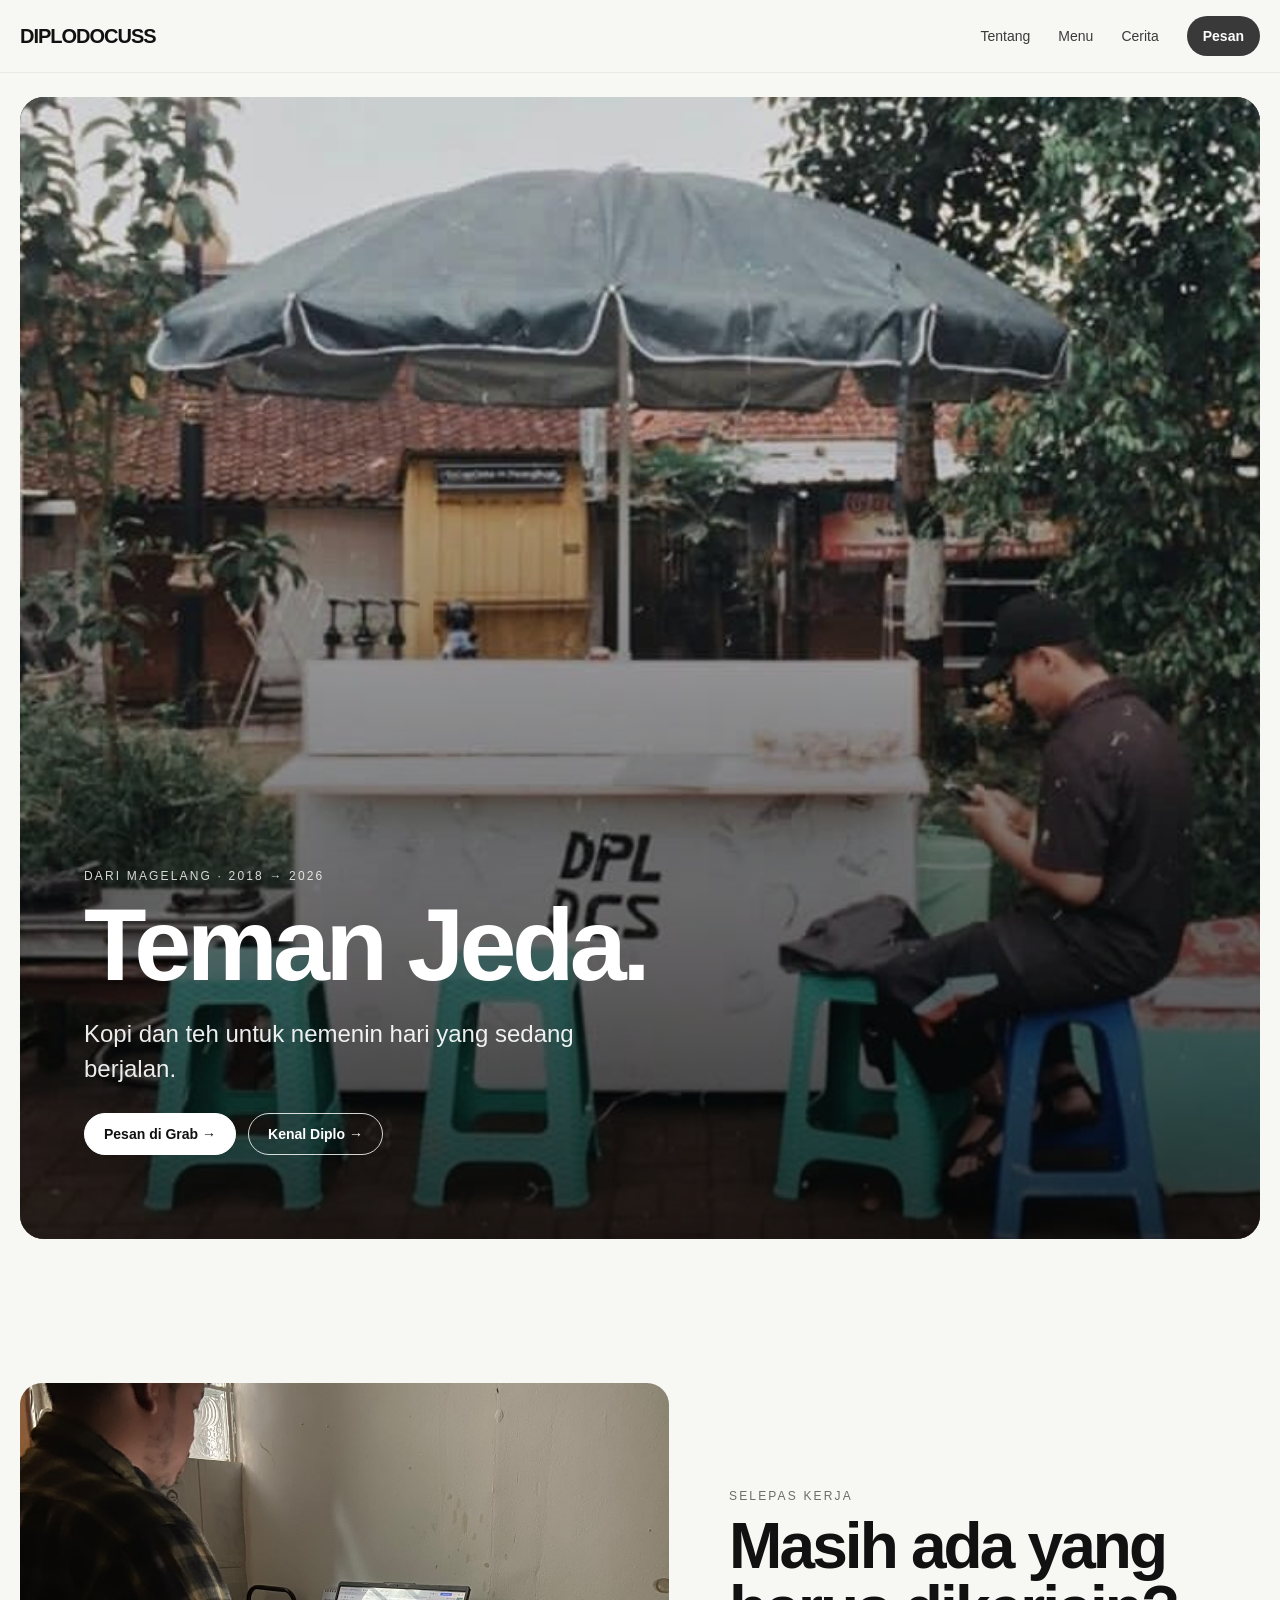
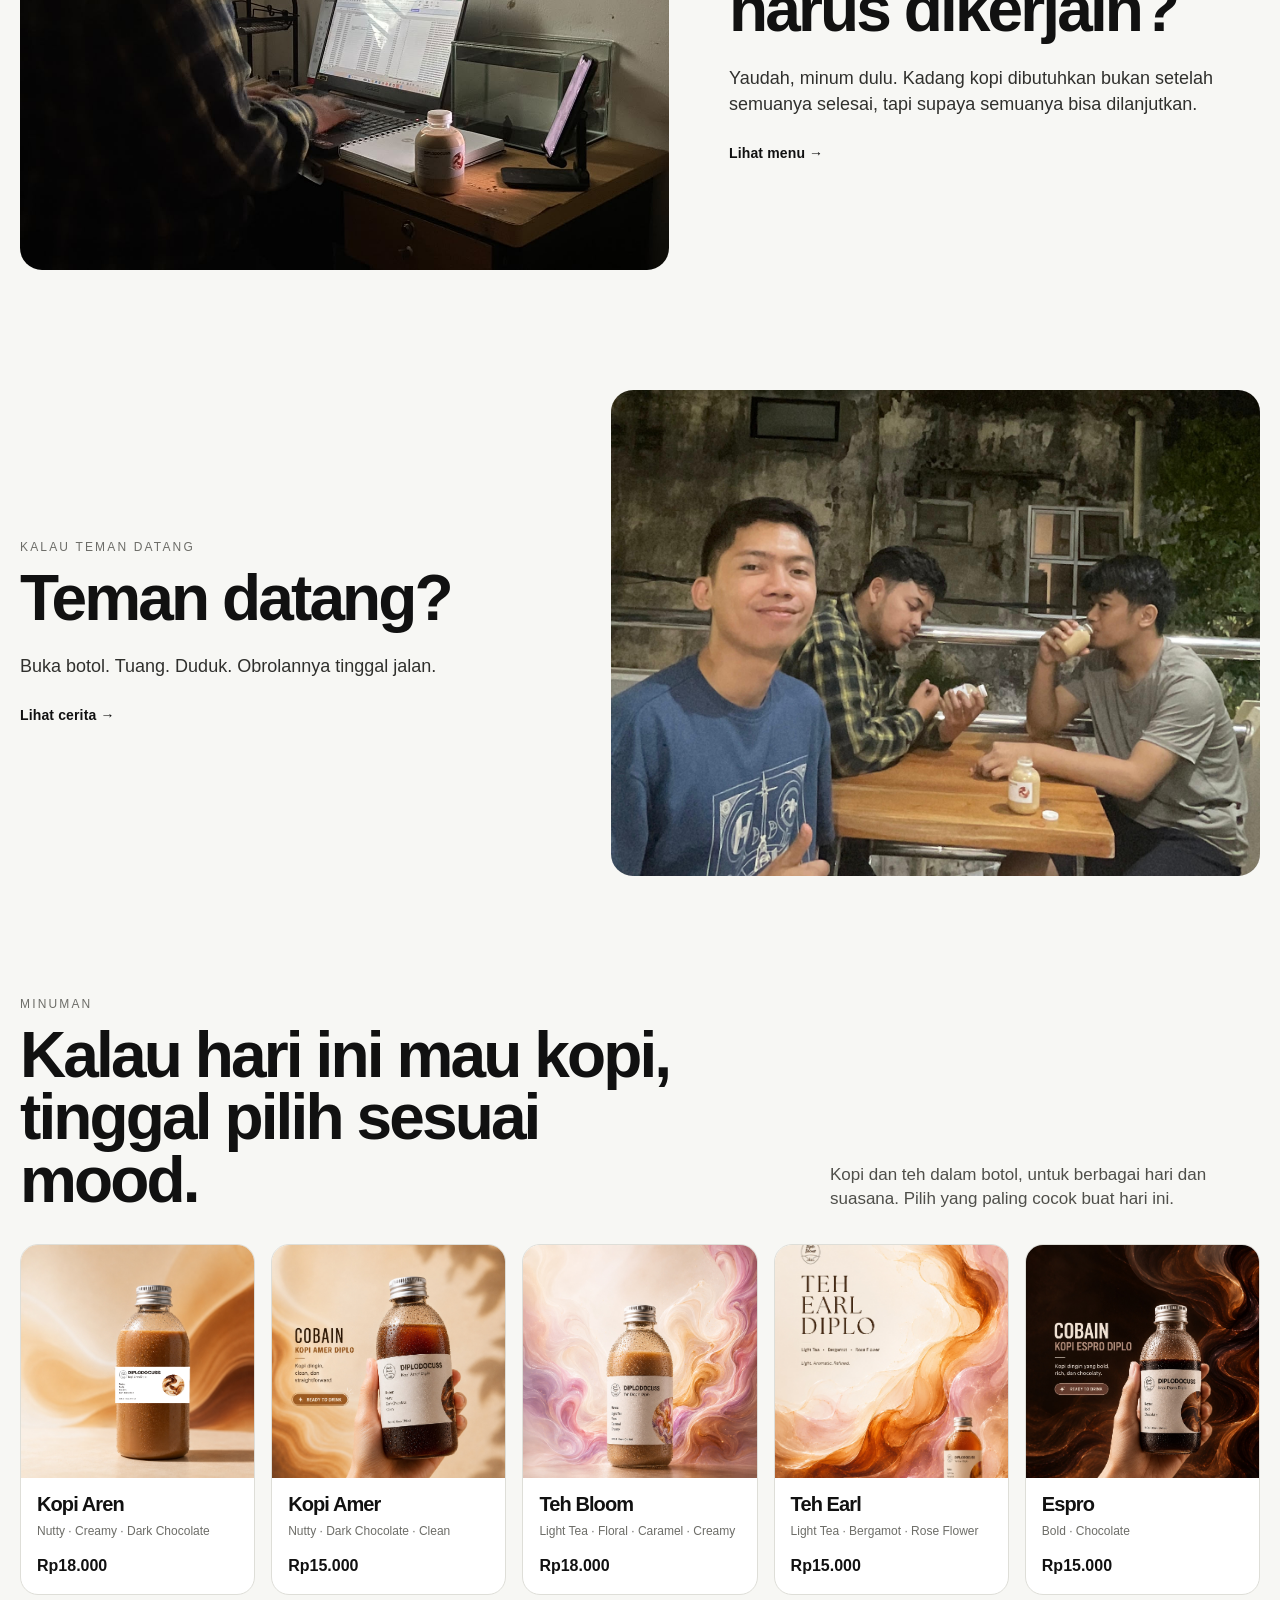
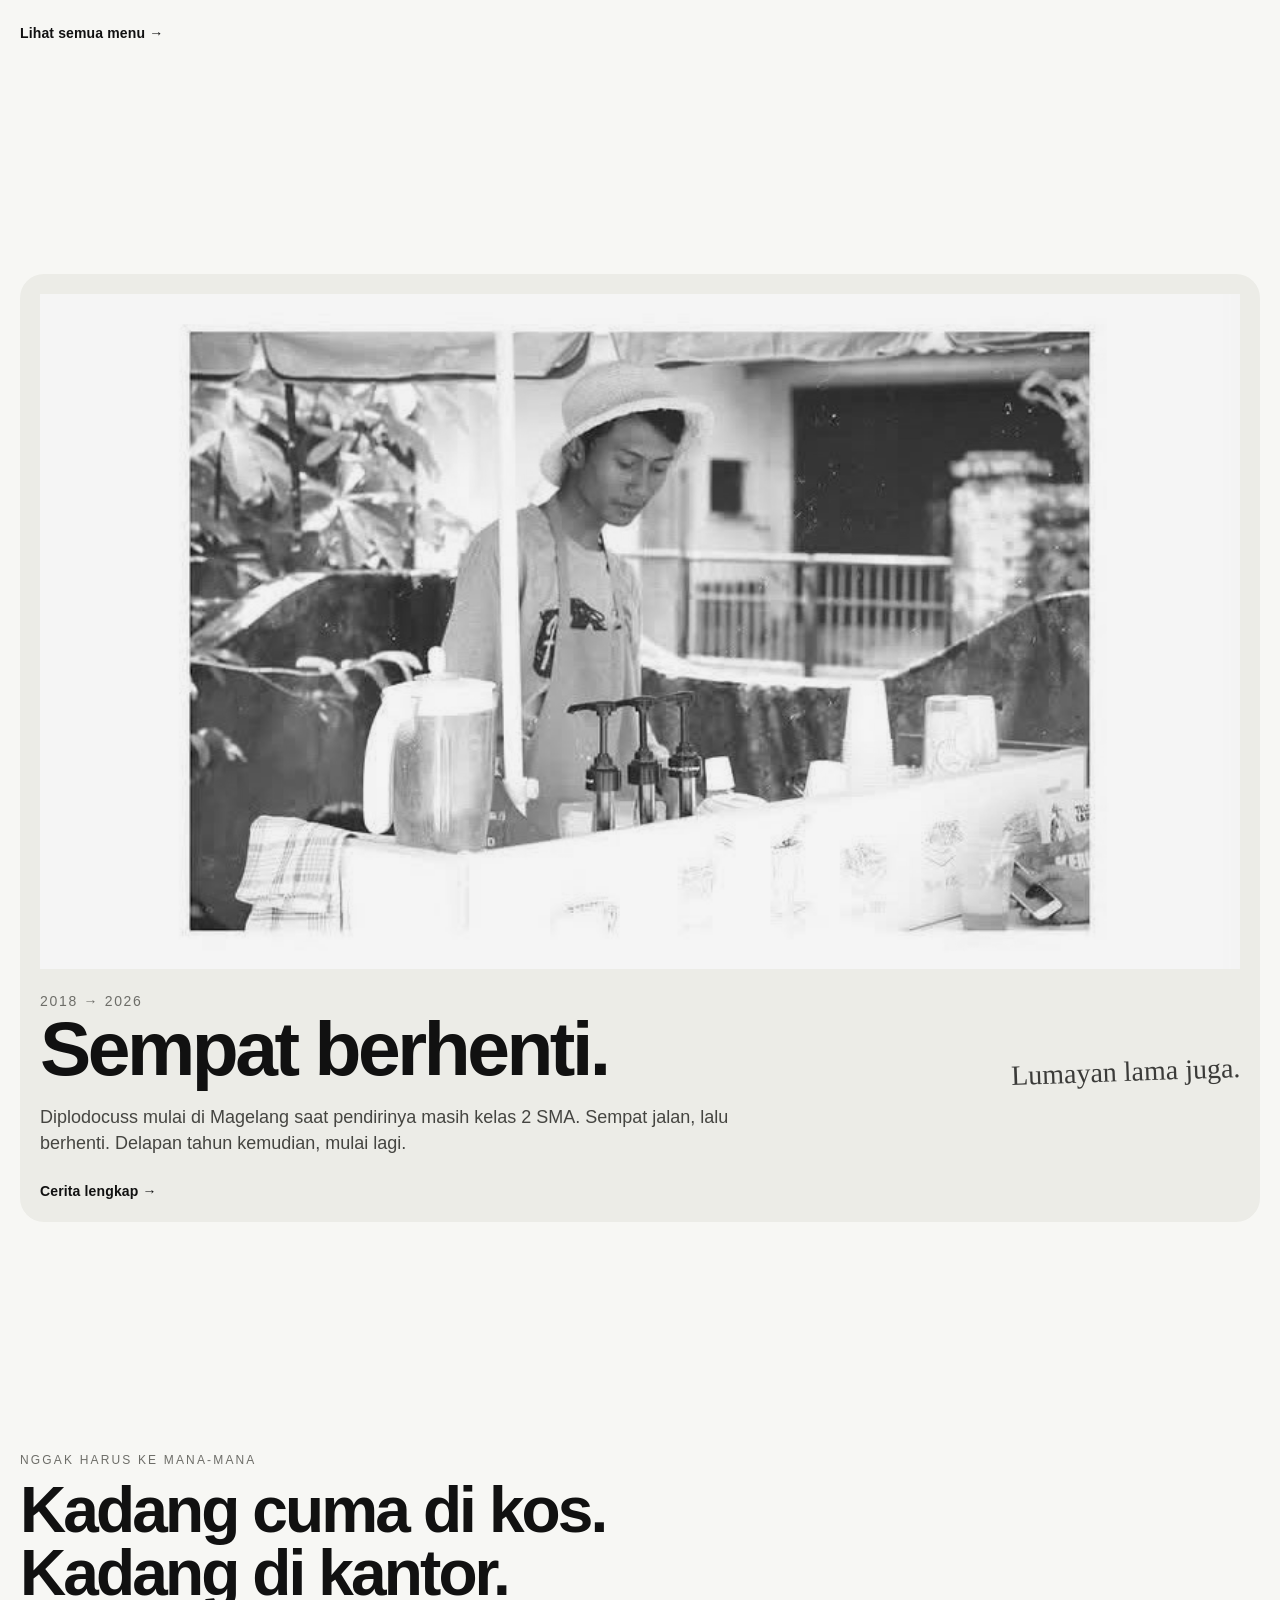
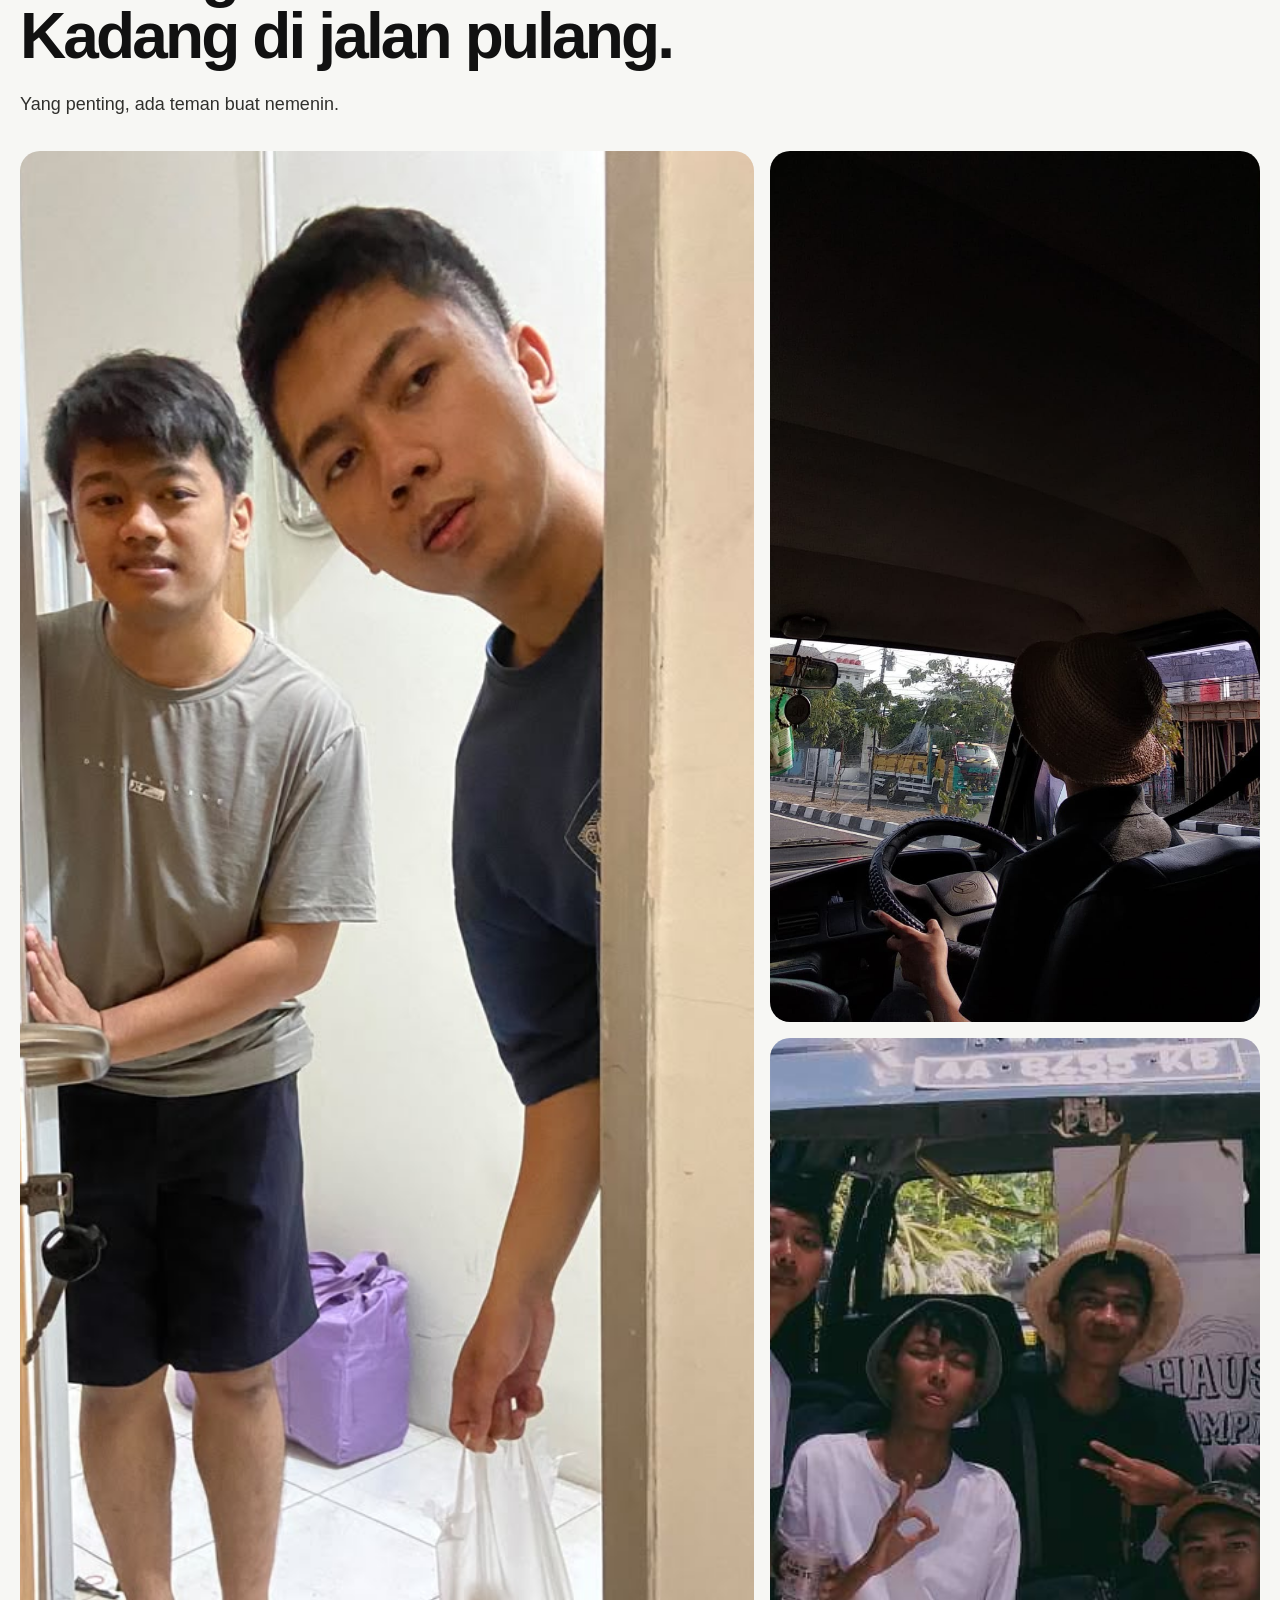
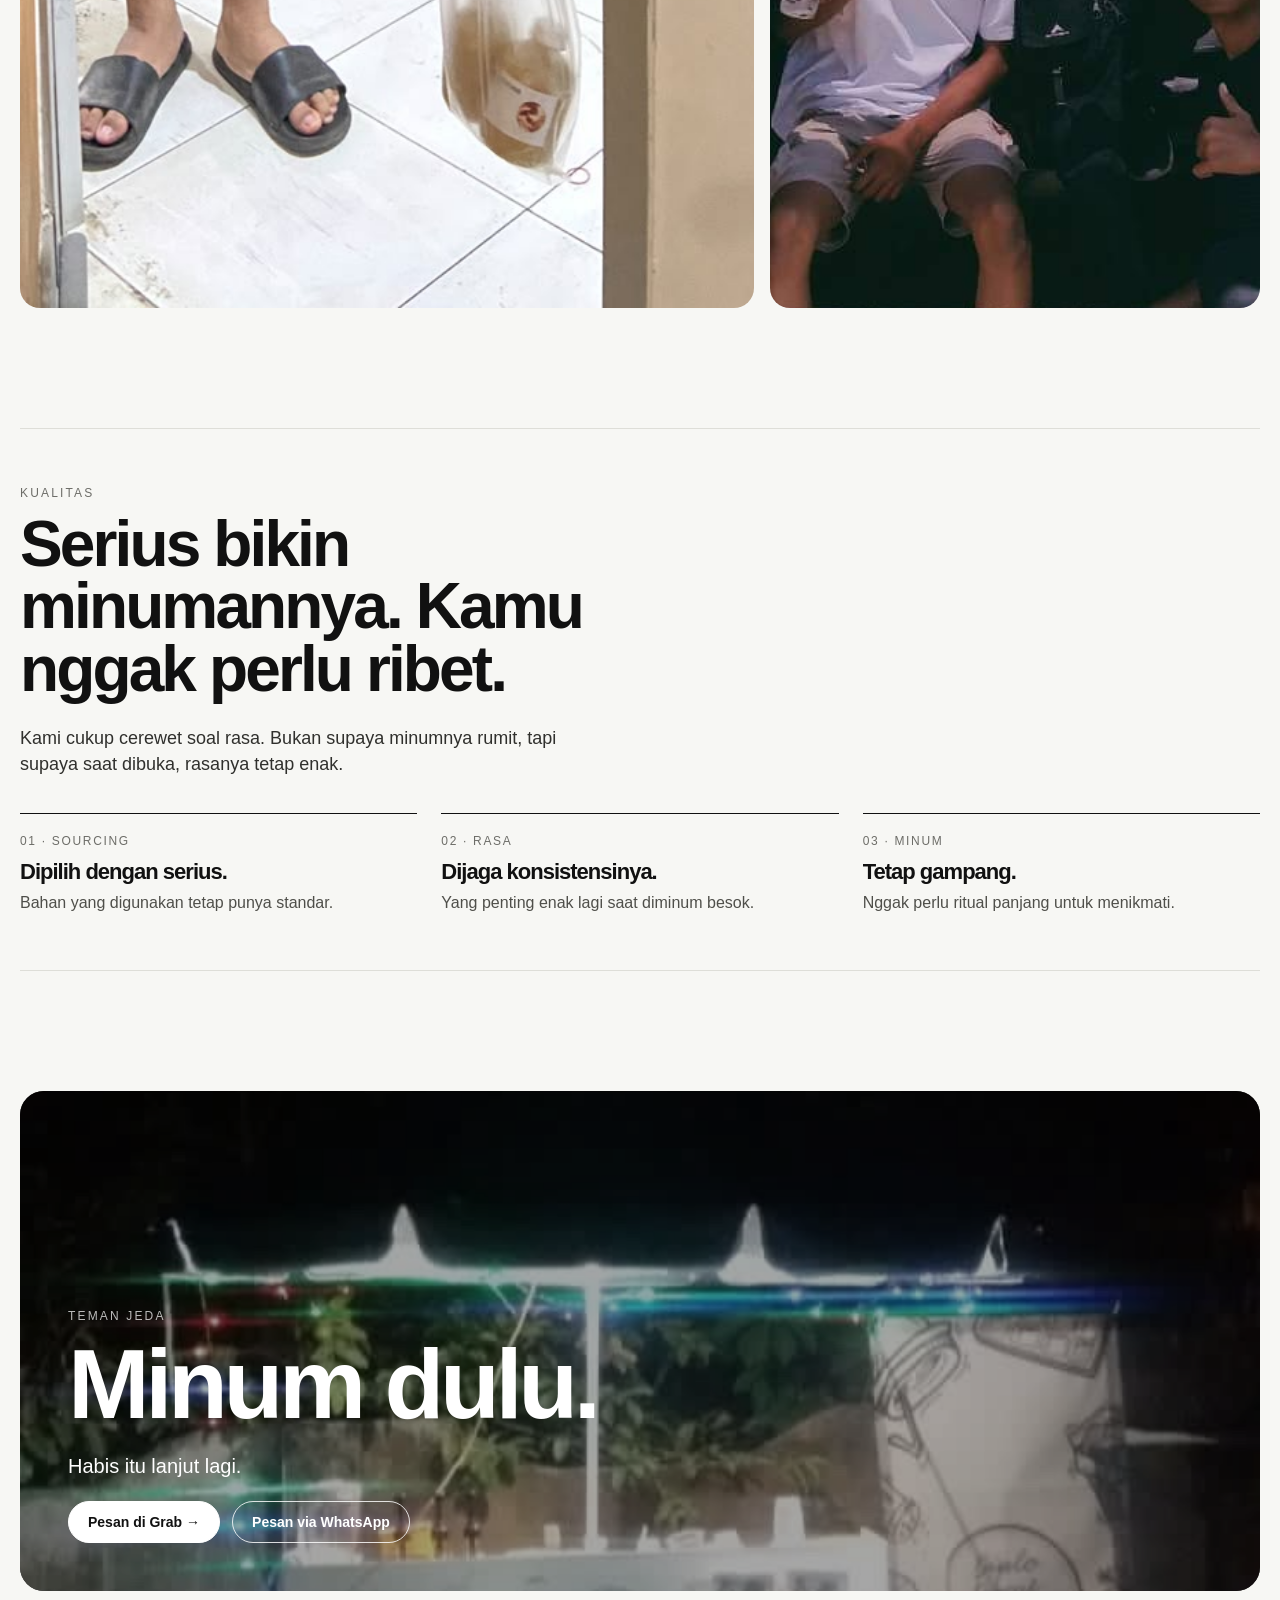
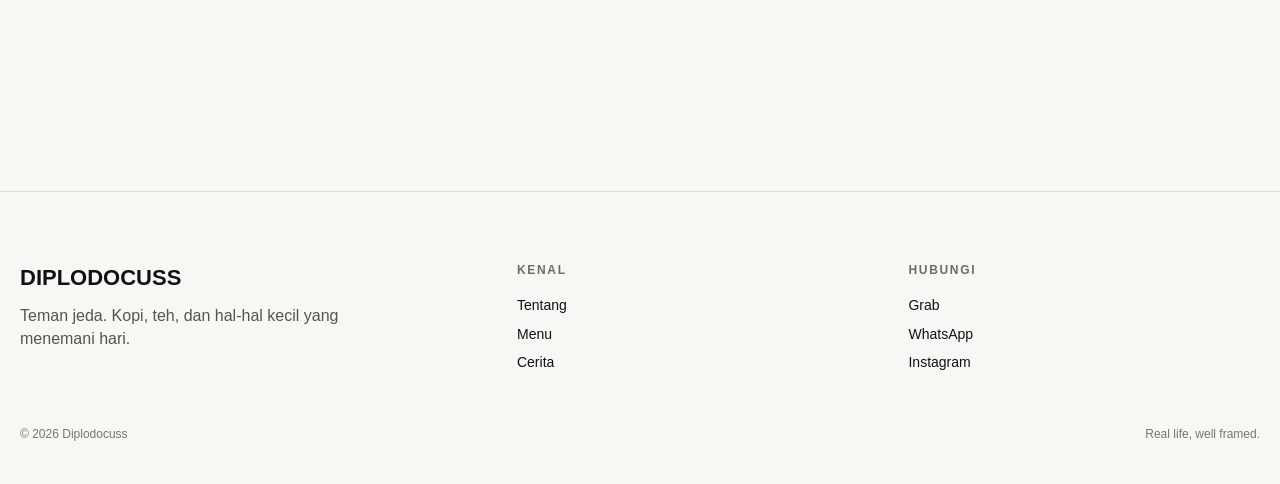
==== index.html @ 4ad4fd2a "Hapus persinggahan" ====
<!doctype html>
<html lang="id">
<head>
  <meta charset="utf-8">
  <meta name="viewport" content="width=device-width,initial-scale=1">
  <meta name="description" content="Diplodocuss — Teman Jeda. Kopi dan teh untuk nemenin hari yang sedang berjalan.">
  <title>Diplodocuss — Teman Jeda</title>
  <link rel="stylesheet" href="css/style.css">
  <style>
    [hidden]{display:none !important}
    .hero-copy .kicker{opacity:.82}
    .section-intro{display:flex;justify-content:space-between;align-items:end;gap:36px}
    .section-intro p{max-width:430px;margin:0;color:#4f4f4a;font-size:17px}
    .moment-note{font-size:15px;color:#5b5b56;max-width:460px;margin-top:18px}
    .photo-caption{font-size:12px;color:#6d6d68;margin-top:9px}
    .world-grid{display:grid;grid-template-columns:1.2fr .8fr;gap:16px;margin-top:34px}
    .world-card{overflow:hidden;border-radius:20px;background:#eee}
    .world-card img{width:100%;height:100%;object-fit:cover}
    .world-card.tall{min-height:520px}
    .world-side{display:grid;grid-template-rows:1fr 1fr;gap:16px}
    .world-side .world-card{min-height:252px}
    .quiet-line{font-size:clamp(30px,4vw,54px);letter-spacing:-.04em;line-height:1.02;max-width:760px}
    @media(max-width:900px){
      .section-intro,.world-grid{grid-template-columns:1fr;display:grid;gap:24px}
      .world-side{grid-template-columns:1fr 1fr;grid-template-rows:none}
      .world-card.tall{min-height:360px}
      .world-side .world-card{min-height:210px}
    }
    @media(max-width:620px){
      .world-side{grid-template-columns:1fr;grid-template-rows:220px 220px}
    }
  </style>
</head>
<body>
  <header class="site-header">
    <div class="container nav">
      <a class="logo" href="index.html">DIPLODOCUSS</a>
      <button class="menu-toggle" aria-label="Buka menu" aria-expanded="false">☰</button>
      <nav class="nav-links">
        <a href="tentang.html">Tentang</a>
        <a href="menu.html">Menu</a>
        <a href="hadir.html" data-feature="hadir">Hadir</a>
        <a href="cerita.html">Cerita</a>
        <a class="nav-cta" href="https://r.grab.com/o/NV3MZvei" target="_blank" rel="noopener noreferrer">Pesan</a>
      </nav>
    </div>
  </header>

  <main>
    <section class="hero container">
      <div class="hero-media">
        <img src="assets/2018-lapangan-pemda.jpg" alt="Arsip Diplodocuss di Lapangan Pemda Muntilan">
        <div class="hero-overlay"></div>
        <div class="hero-copy">
          <div class="kicker">Dari Magelang · 2018 → 2026</div>
          <h1>Teman Jeda.</h1>
          <p>Kopi dan teh untuk nemenin hari yang sedang berjalan.</p>
          <div class="actions">
            <a class="btn btn-light" href="https://r.grab.com/o/NV3MZvei" target="_blank" rel="noopener noreferrer">Pesan di Grab →</a>
            <a class="btn btn-outline-light" href="tentang.html">Kenal Diplo →</a>
          </div>
        </div>
      </div>
    </section>

    <section class="section container">
      <div class="split">
        <div class="image-card">
          <img src="assets/now-working.jpg" alt="Diplodocuss menemani waktu kerja">
        </div>
        <div class="copy-block">
          <div class="kicker">Selepas kerja</div>
          <h2>Masih ada yang harus dikerjain?</h2>
          <p>Yaudah, minum dulu. Kadang kopi dibutuhkan bukan setelah semuanya selesai, tapi supaya semuanya bisa dilanjutkan.</p>
          <a class="small-link" href="menu.html">Lihat menu →</a>
        </div>
      </div>
    </section>

    <section class="section container">
      <div class="split reverse">
        <div class="copy-block">
          <div class="kicker">Kalau teman datang</div>
          <h2>Teman datang?</h2>
          <p>Buka botol. Tuang. Duduk. Obrolannya tinggal jalan.</p>
          <a class="small-link" href="cerita.html">Lihat cerita →</a>
        </div>
        <div class="image-card">
          <img src="assets/now-friends.jpg" alt="Tiga teman minum Diplodocuss di rumah">
        </div>
      </div>
    </section>

    <section class="section container">
      <div class="section-intro">
        <div class="copy-block">
          <div class="kicker">Minuman</div>
          <h2>Kalau hari ini mau kopi, tinggal pilih sesuai mood.</h2>
        </div>
        <p>Kopi dan teh dalam botol, untuk berbagai hari dan suasana. Pilih yang paling cocok buat hari ini.</p>
      </div>

      <div class="product-scroll" style="margin-top:32px">
        <article class="product">
          <img src="assets/kopi-aren.png" alt="Kopi Aren">
          <div class="product-body"><h3>Kopi Aren</h3><div class="notes">Nutty · Creamy · Dark Chocolate</div><div class="price">Rp18.000</div></div>
        </article>
        <article class="product">
          <img src="assets/kopi-amer.jpeg" alt="Kopi Amer">
          <div class="product-body"><h3>Kopi Amer</h3><div class="notes">Nutty · Dark Chocolate · Clean</div><div class="price">Rp15.000</div></div>
        </article>
        <article class="product">
          <img src="assets/teh-bloom.jpeg" alt="Teh Bloom">
          <div class="product-body"><h3>Teh Bloom</h3><div class="notes">Light Tea · Floral · Caramel · Creamy</div><div class="price">Rp18.000</div></div>
        </article>
        <article class="product">
          <img src="assets/teh-earl.jpeg" alt="Teh Earl">
          <div class="product-body"><h3>Teh Earl</h3><div class="notes">Light Tea · Bergamot · Rose Flower</div><div class="price">Rp15.000</div></div>
        </article>
        <article class="product">
          <img src="assets/espro.jpeg" alt="Kopi Espro">
          <div class="product-body"><h3>Espro</h3><div class="notes">Bold · Chocolate</div><div class="price">Rp15.000</div></div>
        </article>
      </div>
      <div style="margin-top:18px"><a class="small-link" href="menu.html">Lihat semua menu →</a></div>
    </section>

    <section class="story-band">
      <div class="container">
        <div class="archival">
          <img src="assets/2018-booth-worker.jpg" alt="Founder Diplodocuss berjualan pada 2018">
          <div class="archival-meta">
            <div>
              <div class="year">2018 → 2026</div>
              <h2>Sempat berhenti.</h2>
            </div>
            <div class="mini-annotation">Lumayan lama juga.</div>
          </div>
          <p style="max-width:700px;font-size:18px;color:#454541;margin:18px 0 0">Diplodocuss mulai di Magelang saat pendirinya masih kelas 2 SMA. Sempat jalan, lalu berhenti. Delapan tahun kemudian, mulai lagi.</p>
          <div style="margin-top:22px"><a class="small-link" href="tentang.html">Cerita lengkap →</a></div>
        </div>
      </div>
    </section>

    <section class="section container">
  <div class="copy-block">
    <div class="kicker">Nggak harus ke mana-mana</div>
    <h2>Kadang cuma di kos. Kadang di kantor. Kadang di jalan pulang.</h2>
    <p>Yang penting, ada teman buat nemenin.</p>
  </div>

  <div class="world-grid">
    <div class="world-card tall">
      <img src="assets/door-friends.jpg" alt="Teman datang membawa Diplodocuss">
    </div>

    <div class="world-side">
      <div class="world-card">
        <img src="assets/drive.jpg" alt="Diplodocuss dalam perjalanan">
      </div>

      <div class="world-card">
        <img src="assets/2018-group.jpg" alt="Teman-teman bersama Diplodocuss">
      </div>
    </div>
  </div>
</section>

    <section class="section container">
      <div class="quality">
        <div class="copy-block">
          <div class="kicker">Kualitas</div>
          <h2>Serius bikin minumannya. Kamu nggak perlu ribet.</h2>
          <p>Kami cukup cerewet soal rasa. Bukan supaya minumnya rumit, tapi supaya saat dibuka, rasanya tetap enak.</p>
        </div>
        <div class="quality-grid">
          <div class="quality-item"><span>01 · Sourcing</span><h3>Dipilih dengan serius.</h3><p>Bahan yang digunakan tetap punya standar.</p></div>
          <div class="quality-item"><span>02 · Rasa</span><h3>Dijaga konsistensinya.</h3><p>Yang penting enak lagi saat diminum besok.</p></div>
          <div class="quality-item"><span>03 · Minum</span><h3>Tetap gampang.</h3><p>Nggak perlu ritual panjang untuk menikmati.</p></div>
        </div>
      </div>
    </section>

    <section class="section container">
      <div class="cta-panel">
        <img src="assets/2018-night-booth.jpg" alt="Diplodocuss di malam hari pada masa awal">
        <div class="content">
          <div class="kicker">Teman jeda</div>
          <h2>Minum dulu.</h2>
          <p>Habis itu lanjut lagi.</p>
          <div class="actions">
            <a class="btn btn-light" href="https://r.grab.com/o/NV3MZvei" target="_blank" rel="noopener noreferrer">Pesan di Grab →</a>
            <a class="btn btn-outline-light" href="https://wa.me/6281329024085?text=Halo%20Diplo%2C%20mau%20pesan." target="_blank" rel="noopener noreferrer">Pesan via WhatsApp</a>
          </div>
        </div>
      </div>
    </section>
  </main>

  <footer class="site-footer">
    <div class="container">
      <div class="footer-top">
        <div>
          <div class="footer-brand">DIPLODOCUSS</div>
          <div class="footer-note">Teman jeda. Kopi, teh, dan hal-hal kecil yang menemani hari.</div>
        </div>
        <div class="footer-col">
          <h4>Kenal</h4>
          <a href="tentang.html">Tentang</a>
          <a href="menu.html">Menu</a>
          <a href="hadir.html" data-feature="hadir">Hadir</a>
          <a href="cerita.html">Cerita</a>
        </div>
        <div class="footer-col">
          <h4>Hubungi</h4>
          <a href="https://r.grab.com/o/NV3MZvei" target="_blank" rel="noopener noreferrer">Grab</a>
          <a href="https://wa.me/6281329024085?text=Halo%20Diplo%2C%20mau%20pesan." target="_blank" rel="noopener noreferrer">WhatsApp</a>
          <a href="https://www.instagram.com/diplodocuss.id/" target="_blank" rel="noopener noreferrer">Instagram</a>
        </div>
      </div>
      <div class="footer-bottom">
        <span>© <span data-year></span> Diplodocuss</span>
        <span>Real life, well framed.</span>
      </div>
    </div>
  </footer>

  <script src="js/main.js"></script>
</body>
</html>
---- css/style.css ----
:root{
  --bg:#f7f7f4;
  --ink:#111111;
  --muted:#6d6d68;
  --line:#deded8;
  --card:#ffffff;
  --accent:#181818;
  --max:1240px;
  --radius:18px;
}
*{box-sizing:border-box}
html{scroll-behavior:smooth}
body{margin:0;background:var(--bg);color:var(--ink);font-family:'General Sans','Helvetica Neue',Arial,sans-serif;line-height:1.45;-webkit-font-smoothing:antialiased}
a{color:inherit;text-decoration:none}
img{display:block;max-width:100%}
.container{width:min(calc(100% - 40px),var(--max));margin:0 auto}
.site-header{position:sticky;top:0;z-index:50;background:rgba(247,247,244,.94);backdrop-filter:blur(10px);border-bottom:1px solid rgba(17,17,17,.06)}
.nav{height:72px;display:flex;align-items:center;justify-content:space-between;gap:20px}
.logo{font-weight:800;letter-spacing:-.05em;font-size:20px}
.nav-links{display:flex;gap:28px;align-items:center;font-size:14px}
.nav-links a{opacity:.82}
.nav-links a:hover,.nav-links a[aria-current='page']{opacity:1}
.nav-cta{padding:10px 16px;border-radius:999px;background:var(--ink);color:#fff;font-weight:700}
.menu-toggle{display:none;border:0;background:none;font:inherit;font-size:24px;cursor:pointer}
.hero{min-height:calc(100vh - 72px);display:grid;align-items:end;padding:24px 0 34px}
.hero-media{position:relative;min-height:72vh;border-radius:24px;overflow:hidden;background:#1d1d1d}
.hero-media img{width:100%;height:100%;object-fit:cover;filter:saturate(.88) contrast(.98)}
.hero-overlay{position:absolute;inset:0;background:linear-gradient(180deg,rgba(0,0,0,.04) 20%,rgba(0,0,0,.76) 100%)}
.hero-copy{position:absolute;left:clamp(24px,5vw,68px);bottom:clamp(28px,7vw,84px);color:#fff;max-width:720px}
.kicker{font-size:12px;letter-spacing:.18em;text-transform:uppercase;opacity:.72;margin-bottom:10px}
h1,h2,h3{margin:0;letter-spacing:-.045em;line-height:.98}
.hero h1{font-size:clamp(54px,8vw,108px);max-width:780px}
.hero p{font-size:clamp(17px,2vw,24px);max-width:560px;margin:22px 0 26px;color:rgba(255,255,255,.92)}
.actions{display:flex;flex-wrap:wrap;gap:12px;align-items:center}
.btn{display:inline-flex;align-items:center;justify-content:center;width:auto;min-width:max-content;padding:13px 19px;border-radius:999px;border:1px solid var(--ink);font-weight:700;font-size:14px;line-height:1;text-align:center;white-space:nowrap;cursor:pointer;transition:transform .2s ease,background-color .2s ease,color .2s ease,border-color .2s ease}
.btn:hover{transform:translateY(-1px)}
.btn-dark{background:var(--ink);color:#fff;border-color:var(--ink)}
.btn-dark:hover{background:#242424;border-color:#242424}
.btn-light{background:#fff;color:var(--ink);border-color:#fff}
.btn-light:hover{background:#f2f2ef;border-color:#f2f2ef}
.btn-outline-light{background:transparent;color:#fff;border-color:rgba(255,255,255,.82)}
.btn-outline-light:hover{background:rgba(255,255,255,.12);border-color:#fff}
.section{padding:110px 0}
.section + .section{padding-top:10px}
.split{display:grid;grid-template-columns:minmax(0,1.1fr) minmax(0,.9fr);gap:60px;align-items:center}
.split.reverse{grid-template-columns:minmax(0,.9fr) minmax(0,1.1fr)}
.image-card{border-radius:22px;overflow:hidden;background:#eee}
.image-card img{width:100%;aspect-ratio:4/3;object-fit:cover}
.copy-block .kicker{color:var(--muted);opacity:1}
.copy-block h2{font-size:clamp(42px,5vw,74px);max-width:700px}
.copy-block p{font-size:18px;max-width:560px;color:#30302d;margin:24px 0}
.small-link{font-size:14px;font-weight:700;letter-spacing:.01em}
.story-grid{display:grid;grid-template-columns:1.2fr .8fr;gap:20px}
.story-grid .big img{aspect-ratio:16/10}
.story-grid .small img{aspect-ratio:1/1}
.mosaic{display:grid;grid-template-columns:1.2fr .8fr;grid-template-rows:repeat(2,220px);gap:16px}
.mosaic .wide{grid-row:1 / span 2}
.mosaic img{width:100%;height:100%;object-fit:cover;border-radius:20px}
.product-scroll{display:grid;grid-template-columns:repeat(5,minmax(210px,1fr));gap:16px;overflow-x:auto;padding-bottom:8px;scrollbar-width:thin}
.product{background:var(--card);border:1px solid var(--line);border-radius:18px;overflow:hidden;min-width:210px}
.product img{aspect-ratio:1/1;object-fit:cover;background:#ededeb}
.product-body{padding:16px}
.product h3{font-size:20px;line-height:1.05}
.product .notes{font-size:12px;color:var(--muted);margin:8px 0 14px}
.product .price{font-weight:800;font-size:16px}
.story-band{padding:120px 0}
.archival{background:#ecece7;border-radius:24px;padding:20px;overflow:hidden}
.archival img{width:100%;aspect-ratio:16/9;object-fit:cover;filter:grayscale(1) contrast(.92)}
.archival-meta{display:flex;justify-content:space-between;gap:24px;align-items:end;margin-top:22px}
.archival-meta .year{font-size:14px;letter-spacing:.12em;text-transform:uppercase;color:var(--muted)}
.archival-meta h2{font-size:clamp(44px,6vw,84px);max-width:700px}
.quality{border-top:1px solid var(--line);border-bottom:1px solid var(--line);padding:56px 0}
.quality-grid{display:grid;grid-template-columns:repeat(3,1fr);gap:24px;margin-top:36px}
.quality-item{border-top:1px solid var(--ink);padding-top:14px}
.quality-item span{font-size:12px;letter-spacing:.14em;text-transform:uppercase;color:var(--muted)}
.quality-item h3{margin-top:10px;font-size:22px}
.quality-item p{margin:8px 0 0;color:#4f4f4a}
.cta-panel{border-radius:24px;overflow:hidden;position:relative;min-height:500px;background:#222}
.cta-panel img{position:absolute;inset:0;width:100%;height:100%;object-fit:cover;filter:brightness(.65) saturate(.84)}
.cta-panel .content{position:absolute;inset:0;display:flex;flex-direction:column;justify-content:end;padding:48px;color:#fff}
.cta-panel h2{font-size:clamp(54px,8vw,98px);max-width:760px}
.cta-panel p{font-size:20px;max-width:520px}
.page-hero{padding:95px 0 42px}
.page-hero h1{font-size:clamp(54px,9vw,116px);max-width:900px}
.page-hero p{font-size:20px;max-width:620px;color:#464641;margin-top:22px}
.timeline{display:grid;gap:24px}
.timeline-item{display:grid;grid-template-columns:140px 1fr;gap:30px;padding:36px 0;border-top:1px solid var(--line)}
.timeline-year{font-size:14px;letter-spacing:.1em;text-transform:uppercase;color:var(--muted)}
.timeline-item h2{font-size:clamp(36px,4vw,64px)}
.timeline-item p{max-width:720px;font-size:18px;color:#333;margin:18px 0 0}
.mini-annotation{font-family:'Caveat','Comic Sans MS',cursive;font-size:28px;line-height:1;color:#3b3b39;transform:rotate(-2deg)}
.menu-section{padding:32px 0 90px}
.menu-category{margin:60px 0 24px;display:flex;justify-content:space-between;align-items:end;gap:20px}
.menu-category h2{font-size:clamp(40px,5vw,70px)}
.menu-category p{max-width:420px;color:#5b5b56;margin:0}
.menu-grid{display:grid;grid-template-columns:repeat(3,1fr);gap:18px}
.full-story{display:grid;grid-template-columns:1fr 1fr;gap:40px;align-items:start}
.full-story img{border-radius:24px;aspect-ratio:4/5;object-fit:cover}
.full-story .copy{padding-top:10px}
.full-story .copy p{font-size:18px;color:#353532}
.journal{display:grid;grid-template-columns:repeat(3,1fr);gap:22px}
.article{display:flex;flex-direction:column;gap:14px}
.article img{border-radius:18px;aspect-ratio:4/3;object-fit:cover}
.article .tag{font-size:11px;letter-spacing:.14em;text-transform:uppercase;color:var(--muted)}
.article h3{font-size:28px}
.article p{margin:0;color:#565651}
.site-footer{padding:70px 0 40px;border-top:1px solid var(--line);margin-top:90px}
.footer-top{display:grid;grid-template-columns:1.3fr 1fr 1fr;gap:40px}
.footer-brand{font-size:22px;font-weight:800}
.footer-note{margin-top:10px;color:#55554f;max-width:330px}
.footer-col{display:grid;gap:8px;font-size:14px}
.footer-col h4{font-size:12px;letter-spacing:.14em;text-transform:uppercase;color:var(--muted);margin:0 0 8px}
.footer-bottom{display:flex;justify-content:space-between;gap:20px;margin-top:54px;color:#76766f;font-size:12px}
@media (max-width:900px){
  .container{width:min(calc(100% - 28px),var(--max))}
  .nav{height:64px}
  .nav-links{position:absolute;top:64px;left:0;right:0;background:var(--bg);border-bottom:1px solid var(--line);padding:16px 18px 20px;display:none;flex-direction:column;align-items:stretch}
  .nav-links.open{display:flex}
  .nav-links a{padding:10px 0}
  .nav-cta{text-align:center}
  .menu-toggle{display:block}
  .hero{min-height:0;padding-top:10px}
  .hero-media{min-height:74vh;border-radius:18px}
  .hero-copy{left:22px;right:22px;bottom:28px}
  .hero h1{font-size:clamp(48px,15vw,86px)}
  .hero p{font-size:17px}
  .section{padding:76px 0}
  .split,.split.reverse,.story-grid,.full-story{grid-template-columns:1fr;gap:28px}
  .mosaic{grid-template-columns:1fr 1fr;grid-template-rows:220px 180px}
  .quality-grid{grid-template-columns:1fr}
  .menu-grid,.journal{grid-template-columns:1fr 1fr}
  .timeline-item{grid-template-columns:90px 1fr;gap:16px}
  .footer-top{grid-template-columns:1fr 1fr}
  .footer-top>div:first-child{grid-column:1/-1}
  .footer-bottom{flex-direction:column}
}
@media (max-width:620px){
  .menu-grid,.journal{grid-template-columns:1fr}
  .mosaic{grid-template-columns:1fr;grid-template-rows:260px 180px 180px}
  .mosaic .wide{grid-row:auto}
  .story-band{padding:80px 0}
}
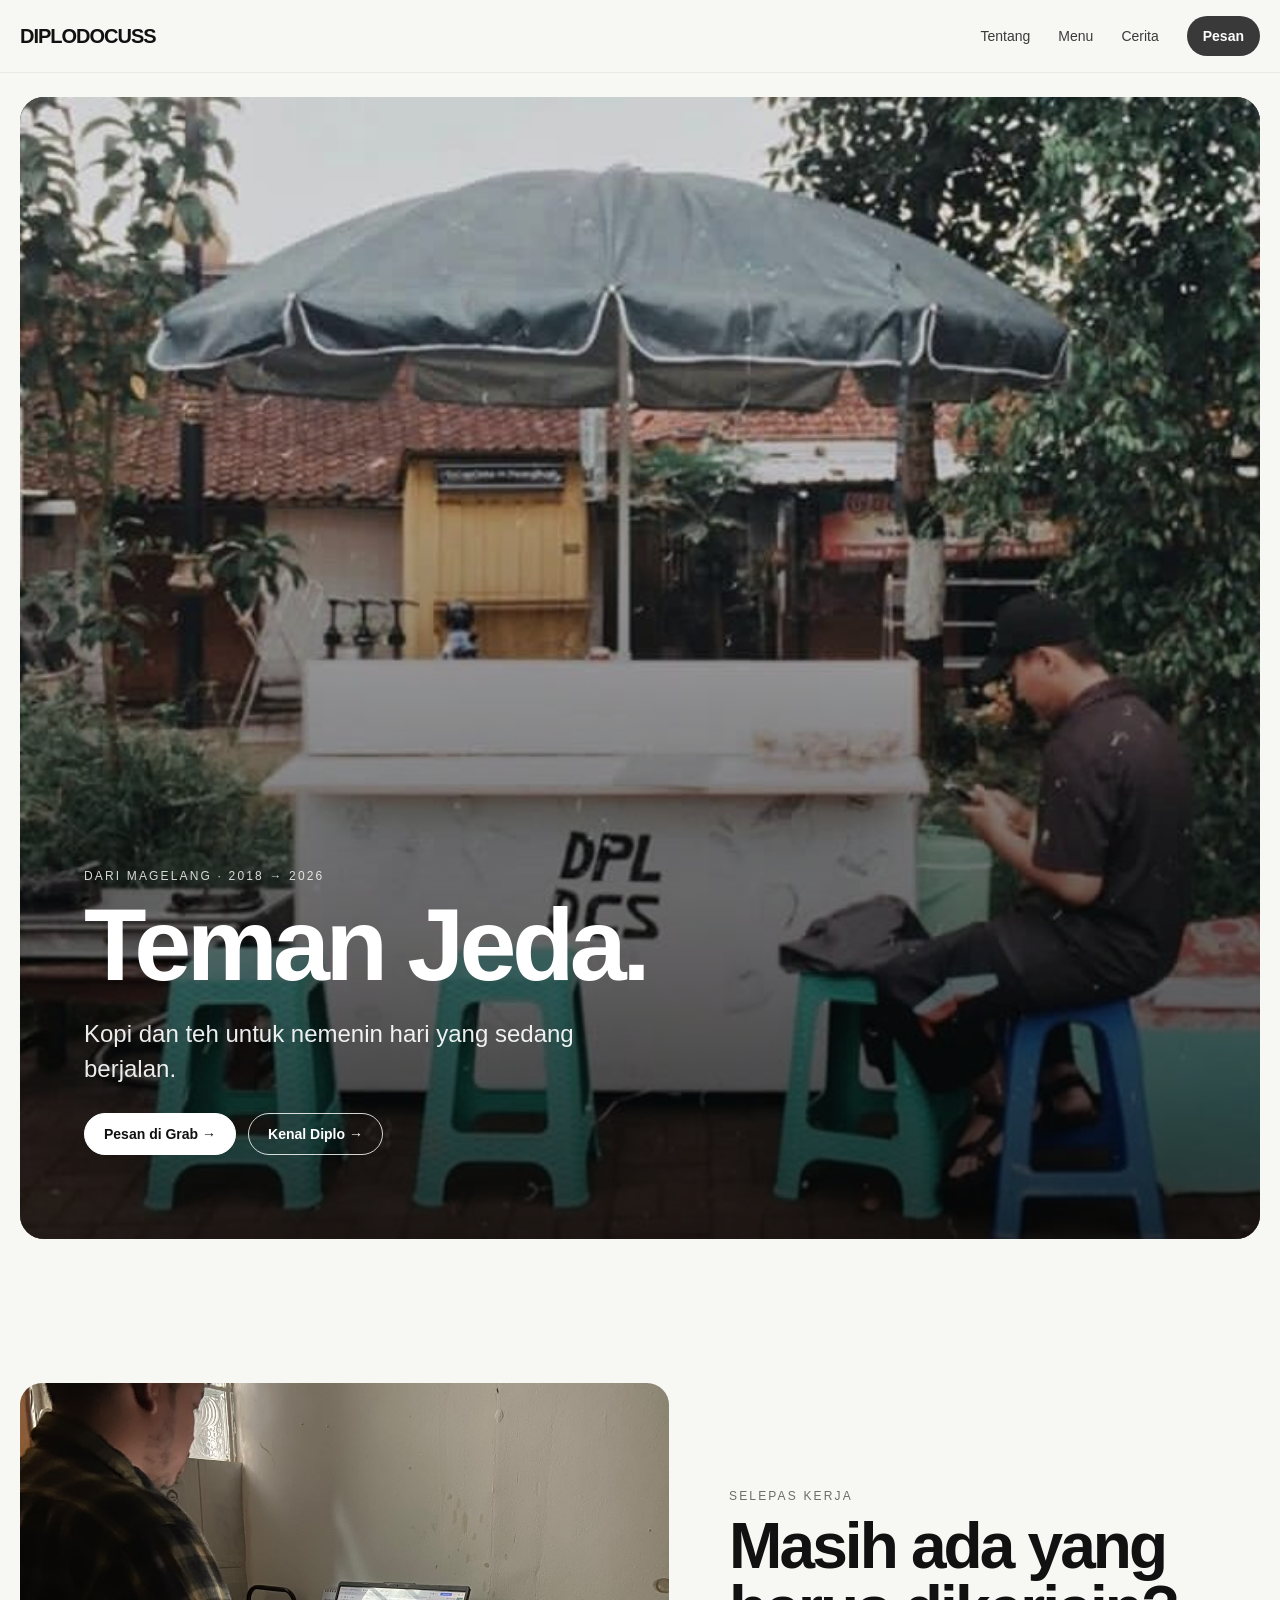
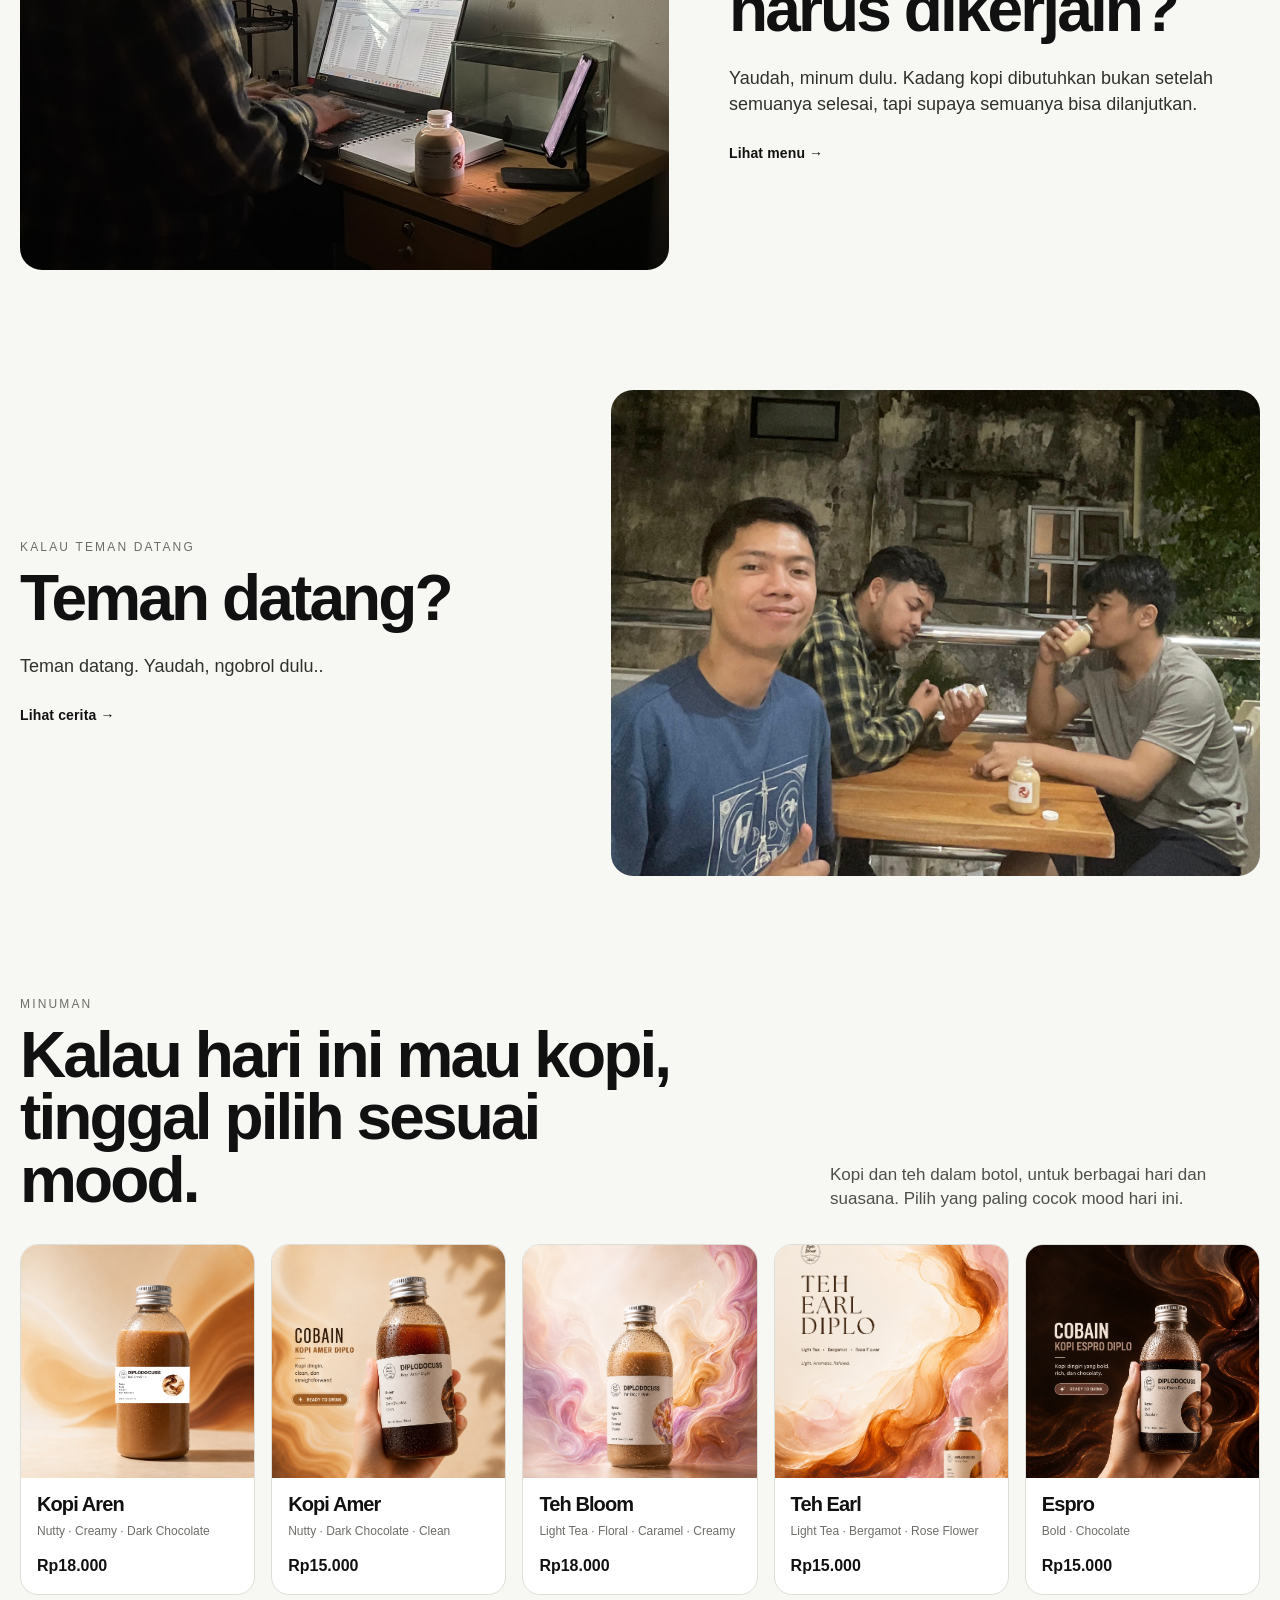
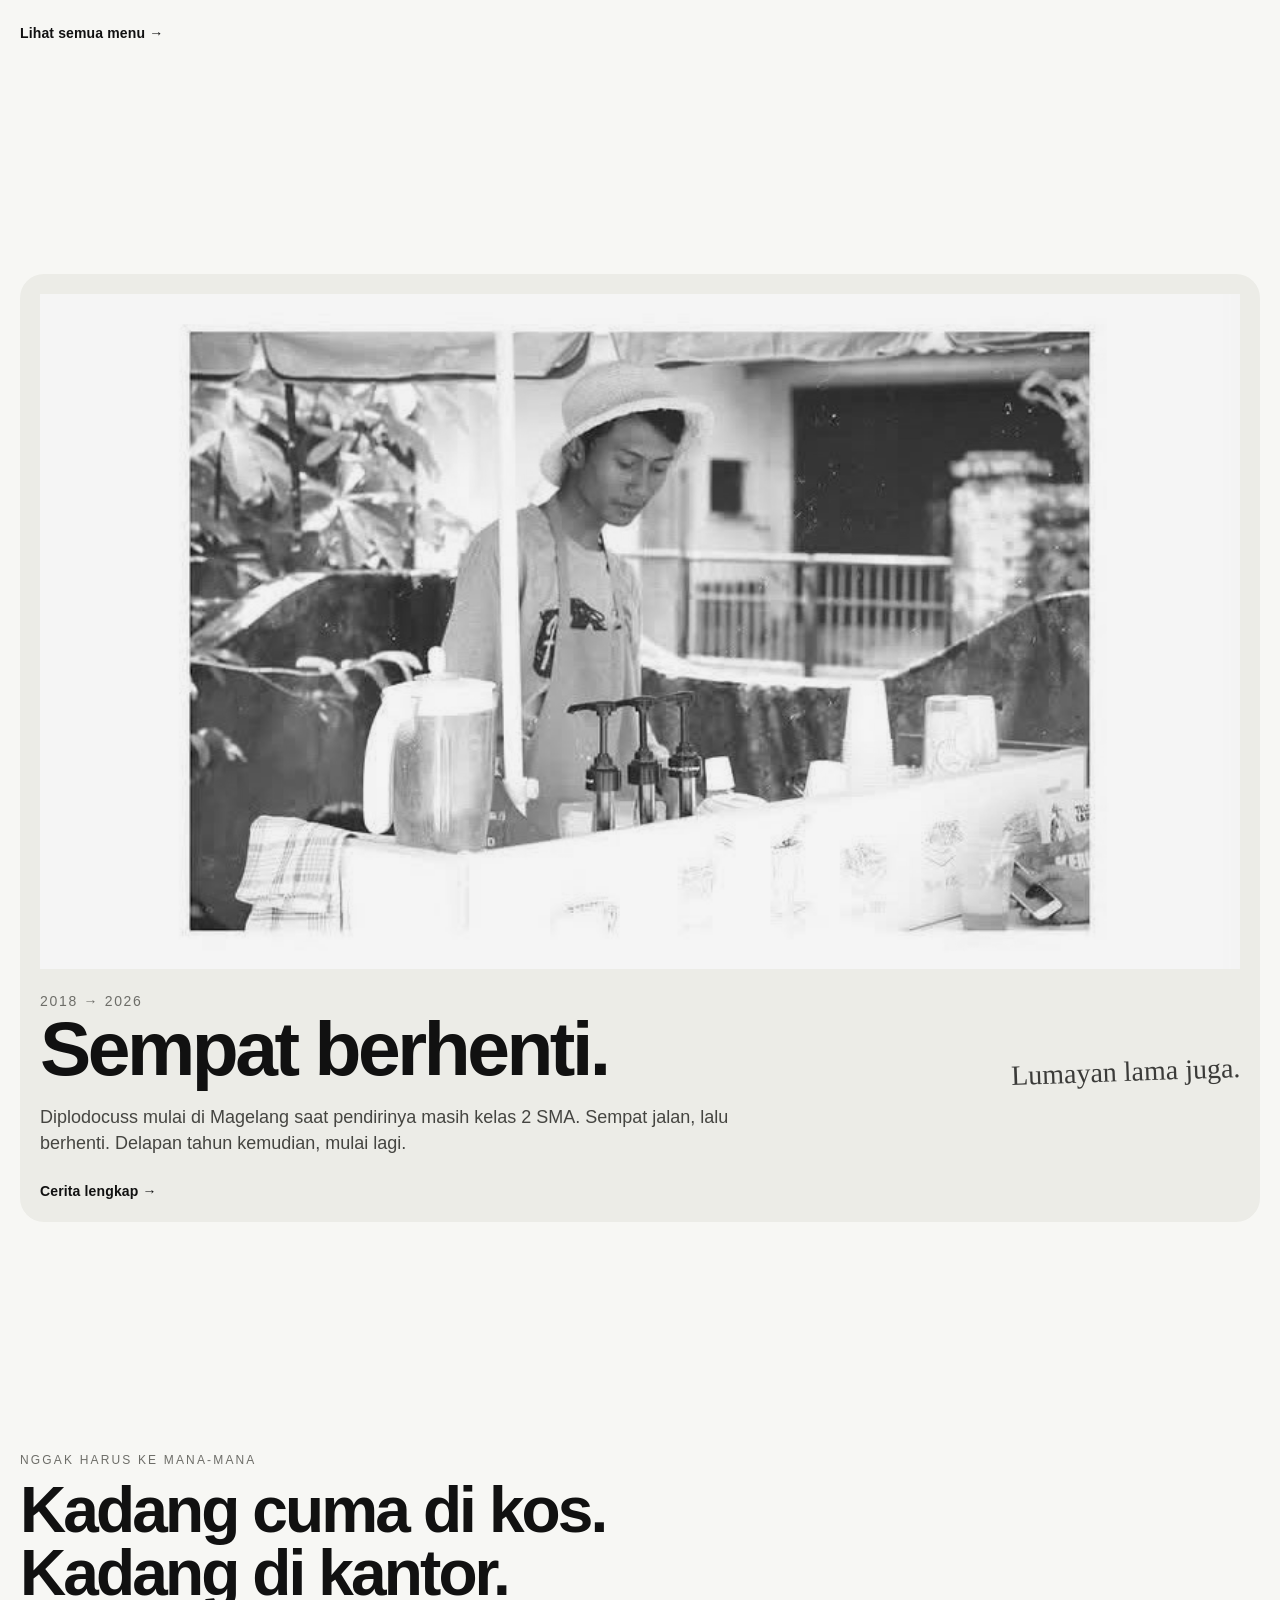
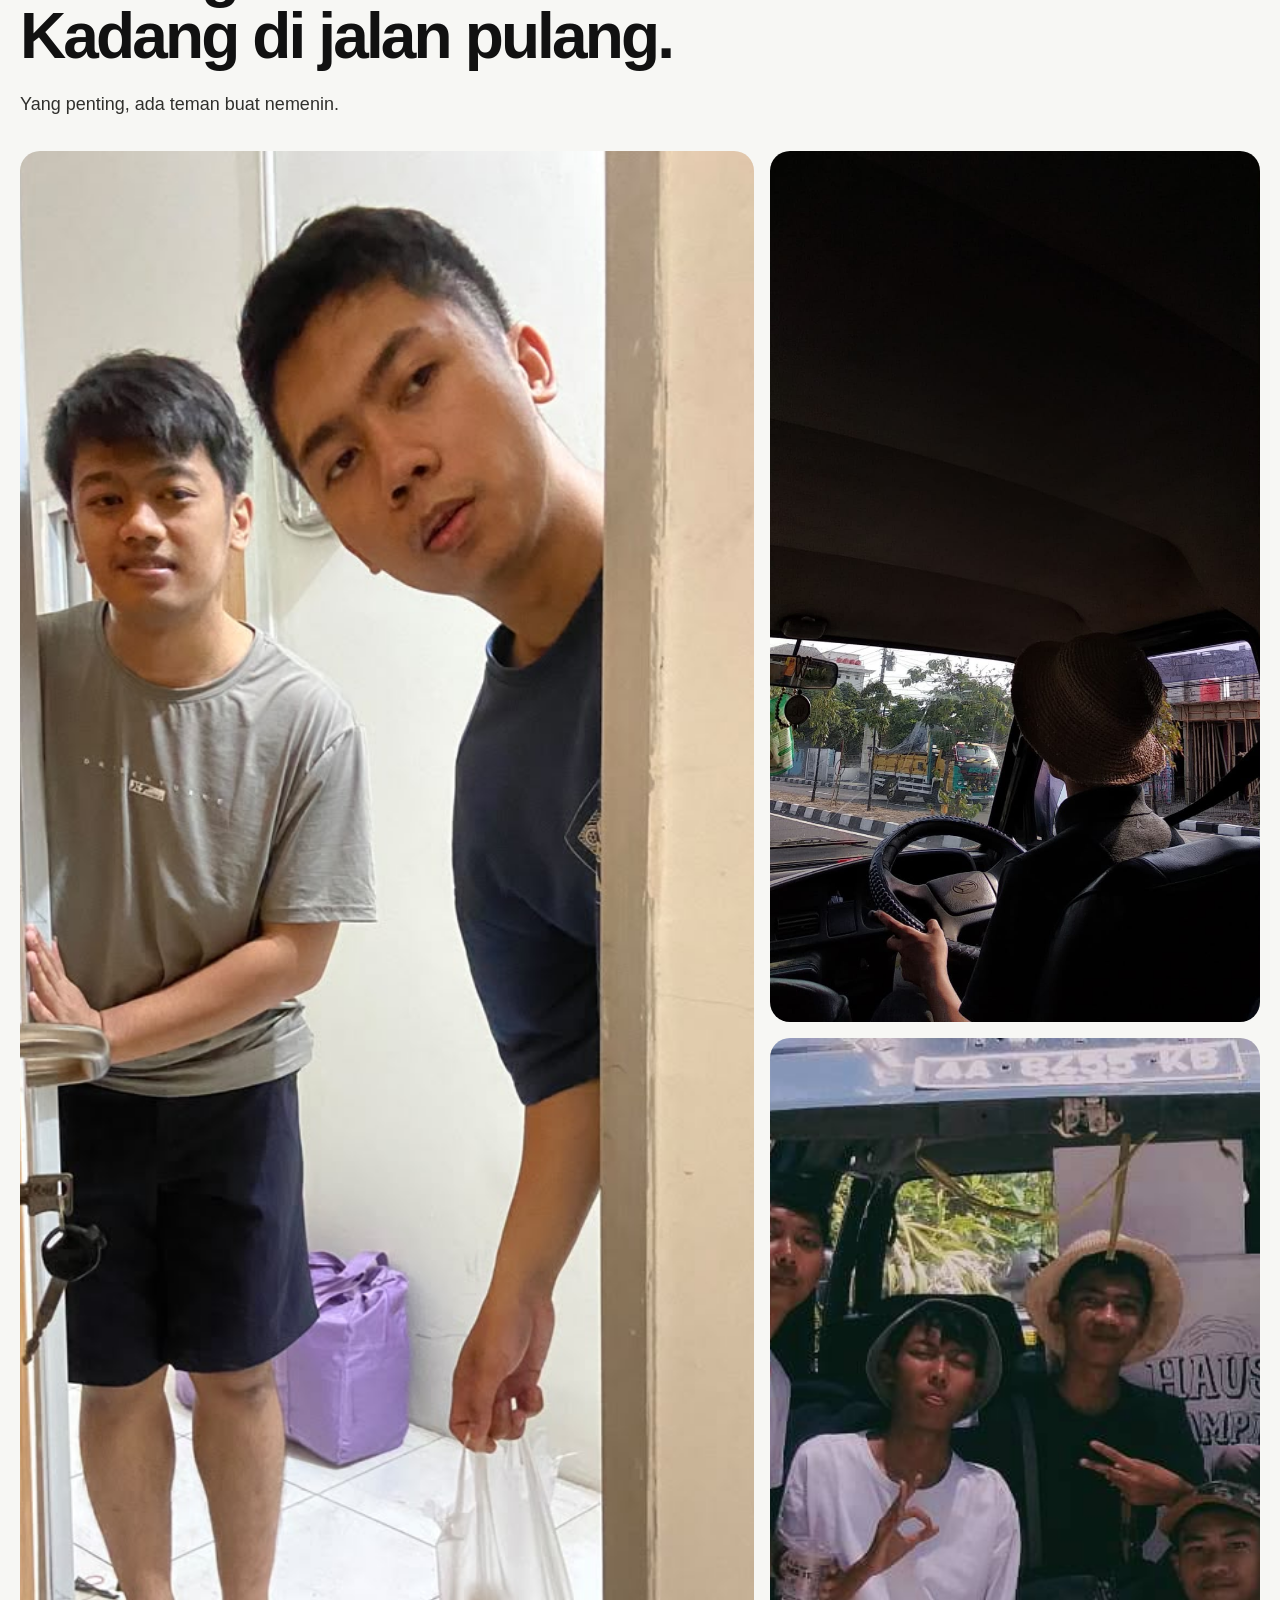
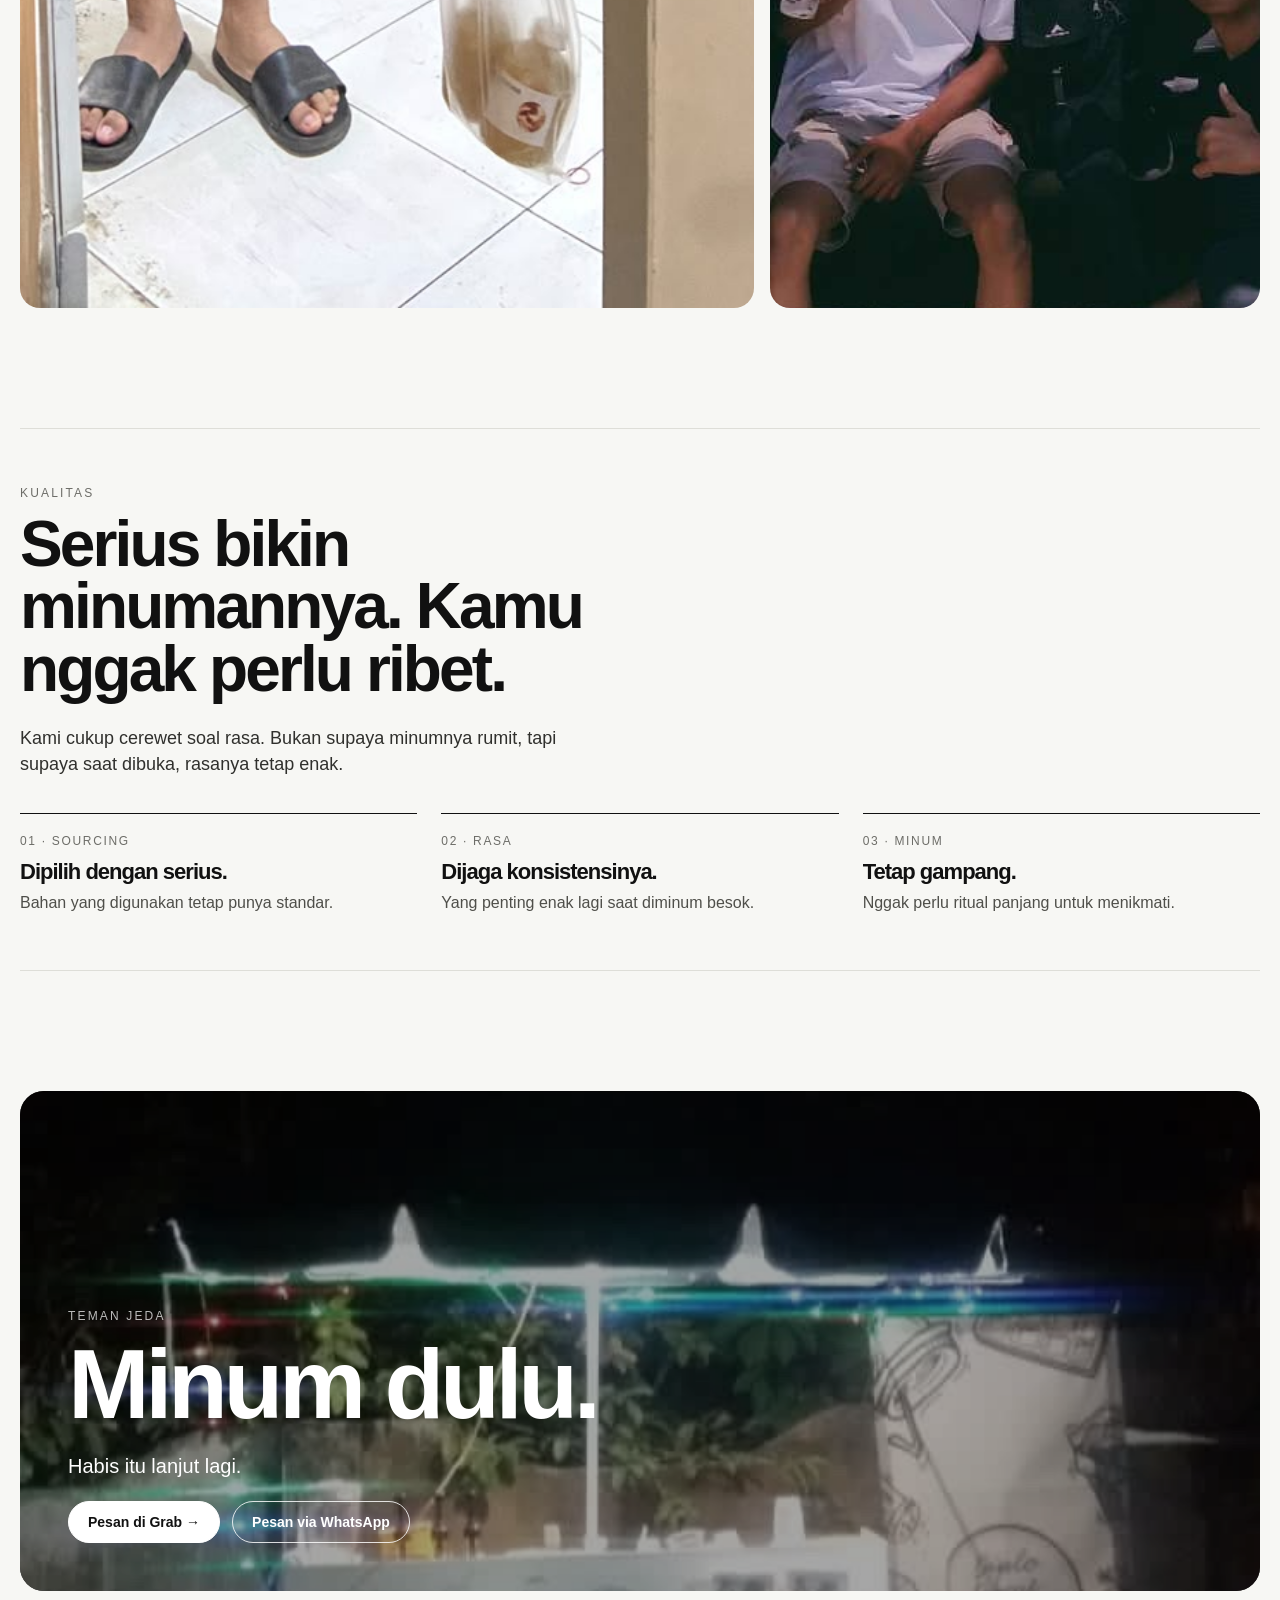
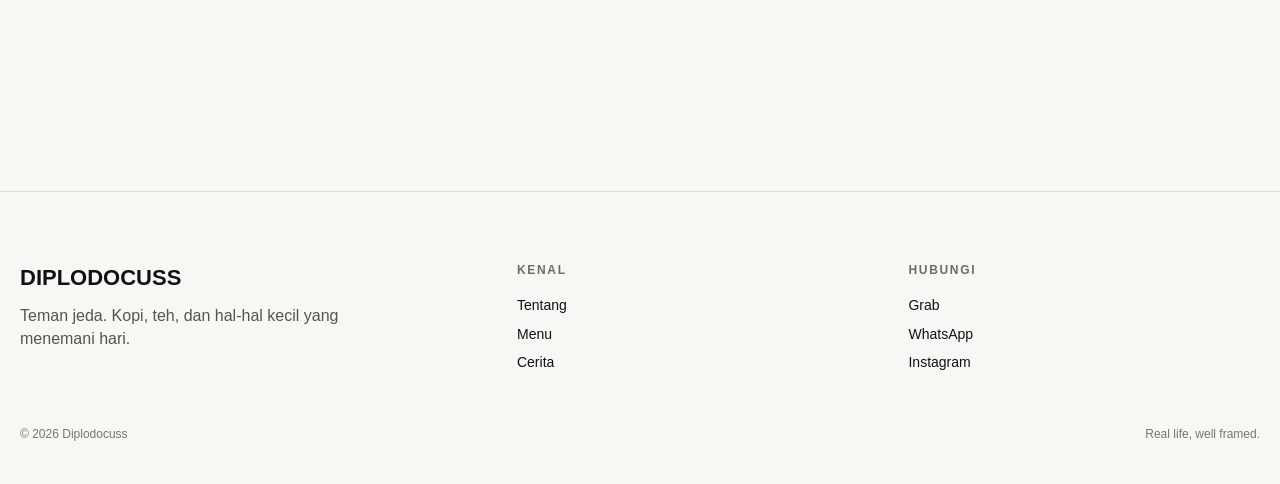
==== commit cbdbcc4f: "copy update" ====
--- a/index.html
+++ b/index.html
@@ -1,230 +1,230 @@
-<!doctype html>
-<html lang="id">
-<head>
-  <meta charset="utf-8">
-  <meta name="viewport" content="width=device-width,initial-scale=1">
-  <meta name="description" content="Diplodocuss — Teman Jeda. Kopi dan teh untuk nemenin hari yang sedang berjalan.">
-  <title>Diplodocuss — Teman Jeda</title>
-  <link rel="stylesheet" href="css/style.css">
-  <style>
-    [hidden]{display:none !important}
-    .hero-copy .kicker{opacity:.82}
-    .section-intro{display:flex;justify-content:space-between;align-items:end;gap:36px}
-    .section-intro p{max-width:430px;margin:0;color:#4f4f4a;font-size:17px}
-    .moment-note{font-size:15px;color:#5b5b56;max-width:460px;margin-top:18px}
-    .photo-caption{font-size:12px;color:#6d6d68;margin-top:9px}
-    .world-grid{display:grid;grid-template-columns:1.2fr .8fr;gap:16px;margin-top:34px}
-    .world-card{overflow:hidden;border-radius:20px;background:#eee}
-    .world-card img{width:100%;height:100%;object-fit:cover}
-    .world-card.tall{min-height:520px}
-    .world-side{display:grid;grid-template-rows:1fr 1fr;gap:16px}
-    .world-side .world-card{min-height:252px}
-    .quiet-line{font-size:clamp(30px,4vw,54px);letter-spacing:-.04em;line-height:1.02;max-width:760px}
-    @media(max-width:900px){
-      .section-intro,.world-grid{grid-template-columns:1fr;display:grid;gap:24px}
-      .world-side{grid-template-columns:1fr 1fr;grid-template-rows:none}
-      .world-card.tall{min-height:360px}
-      .world-side .world-card{min-height:210px}
-    }
-    @media(max-width:620px){
-      .world-side{grid-template-columns:1fr;grid-template-rows:220px 220px}
-    }
-  </style>
-</head>
-<body>
-  <header class="site-header">
-    <div class="container nav">
-      <a class="logo" href="index.html">DIPLODOCUSS</a>
-      <button class="menu-toggle" aria-label="Buka menu" aria-expanded="false">☰</button>
-      <nav class="nav-links">
-        <a href="tentang.html">Tentang</a>
-        <a href="menu.html">Menu</a>
-        <a href="hadir.html" data-feature="hadir">Hadir</a>
-        <a href="cerita.html">Cerita</a>
-        <a class="nav-cta" href="https://r.grab.com/o/NV3MZvei" target="_blank" rel="noopener noreferrer">Pesan</a>
-      </nav>
-    </div>
-  </header>
-
-  <main>
-    <section class="hero container">
-      <div class="hero-media">
-        <img src="assets/2018-lapangan-pemda.jpg" alt="Arsip Diplodocuss di Lapangan Pemda Muntilan">
-        <div class="hero-overlay"></div>
-        <div class="hero-copy">
-          <div class="kicker">Dari Magelang · 2018 → 2026</div>
-          <h1>Teman Jeda.</h1>
-          <p>Kopi dan teh untuk nemenin hari yang sedang berjalan.</p>
-          <div class="actions">
-            <a class="btn btn-light" href="https://r.grab.com/o/NV3MZvei" target="_blank" rel="noopener noreferrer">Pesan di Grab →</a>
-            <a class="btn btn-outline-light" href="tentang.html">Kenal Diplo →</a>
-          </div>
-        </div>
-      </div>
-    </section>
-
-    <section class="section container">
-      <div class="split">
-        <div class="image-card">
-          <img src="assets/now-working.jpg" alt="Diplodocuss menemani waktu kerja">
-        </div>
-        <div class="copy-block">
-          <div class="kicker">Selepas kerja</div>
-          <h2>Masih ada yang harus dikerjain?</h2>
-          <p>Yaudah, minum dulu. Kadang kopi dibutuhkan bukan setelah semuanya selesai, tapi supaya semuanya bisa dilanjutkan.</p>
-          <a class="small-link" href="menu.html">Lihat menu →</a>
-        </div>
-      </div>
-    </section>
-
-    <section class="section container">
-      <div class="split reverse">
-        <div class="copy-block">
-          <div class="kicker">Kalau teman datang</div>
-          <h2>Teman datang?</h2>
-          <p>Buka botol. Tuang. Duduk. Obrolannya tinggal jalan.</p>
-          <a class="small-link" href="cerita.html">Lihat cerita →</a>
-        </div>
-        <div class="image-card">
-          <img src="assets/now-friends.jpg" alt="Tiga teman minum Diplodocuss di rumah">
-        </div>
-      </div>
-    </section>
-
-    <section class="section container">
-      <div class="section-intro">
-        <div class="copy-block">
-          <div class="kicker">Minuman</div>
-          <h2>Kalau hari ini mau kopi, tinggal pilih sesuai mood.</h2>
-        </div>
-        <p>Kopi dan teh dalam botol, untuk berbagai hari dan suasana. Pilih yang paling cocok buat hari ini.</p>
-      </div>
-
-      <div class="product-scroll" style="margin-top:32px">
-        <article class="product">
-          <img src="assets/kopi-aren.png" alt="Kopi Aren">
-          <div class="product-body"><h3>Kopi Aren</h3><div class="notes">Nutty · Creamy · Dark Chocolate</div><div class="price">Rp18.000</div></div>
-        </article>
-        <article class="product">
-          <img src="assets/kopi-amer.jpeg" alt="Kopi Amer">
-          <div class="product-body"><h3>Kopi Amer</h3><div class="notes">Nutty · Dark Chocolate · Clean</div><div class="price">Rp15.000</div></div>
-        </article>
-        <article class="product">
-          <img src="assets/teh-bloom.jpeg" alt="Teh Bloom">
-          <div class="product-body"><h3>Teh Bloom</h3><div class="notes">Light Tea · Floral · Caramel · Creamy</div><div class="price">Rp18.000</div></div>
-        </article>
-        <article class="product">
-          <img src="assets/teh-earl.jpeg" alt="Teh Earl">
-          <div class="product-body"><h3>Teh Earl</h3><div class="notes">Light Tea · Bergamot · Rose Flower</div><div class="price">Rp15.000</div></div>
-        </article>
-        <article class="product">
-          <img src="assets/espro.jpeg" alt="Kopi Espro">
-          <div class="product-body"><h3>Espro</h3><div class="notes">Bold · Chocolate</div><div class="price">Rp15.000</div></div>
-        </article>
-      </div>
-      <div style="margin-top:18px"><a class="small-link" href="menu.html">Lihat semua menu →</a></div>
-    </section>
-
-    <section class="story-band">
-      <div class="container">
-        <div class="archival">
-          <img src="assets/2018-booth-worker.jpg" alt="Founder Diplodocuss berjualan pada 2018">
-          <div class="archival-meta">
-            <div>
-              <div class="year">2018 → 2026</div>
-              <h2>Sempat berhenti.</h2>
-            </div>
-            <div class="mini-annotation">Lumayan lama juga.</div>
-          </div>
-          <p style="max-width:700px;font-size:18px;color:#454541;margin:18px 0 0">Diplodocuss mulai di Magelang saat pendirinya masih kelas 2 SMA. Sempat jalan, lalu berhenti. Delapan tahun kemudian, mulai lagi.</p>
-          <div style="margin-top:22px"><a class="small-link" href="tentang.html">Cerita lengkap →</a></div>
-        </div>
-      </div>
-    </section>
-
-    <section class="section container">
-  <div class="copy-block">
-    <div class="kicker">Nggak harus ke mana-mana</div>
-    <h2>Kadang cuma di kos. Kadang di kantor. Kadang di jalan pulang.</h2>
-    <p>Yang penting, ada teman buat nemenin.</p>
-  </div>
-
-  <div class="world-grid">
-    <div class="world-card tall">
-      <img src="assets/door-friends.jpg" alt="Teman datang membawa Diplodocuss">
-    </div>
-
-    <div class="world-side">
-      <div class="world-card">
-        <img src="assets/drive.jpg" alt="Diplodocuss dalam perjalanan">
-      </div>
-
-      <div class="world-card">
-        <img src="assets/2018-group.jpg" alt="Teman-teman bersama Diplodocuss">
-      </div>
-    </div>
-  </div>
-</section>
-
-    <section class="section container">
-      <div class="quality">
-        <div class="copy-block">
-          <div class="kicker">Kualitas</div>
-          <h2>Serius bikin minumannya. Kamu nggak perlu ribet.</h2>
-          <p>Kami cukup cerewet soal rasa. Bukan supaya minumnya rumit, tapi supaya saat dibuka, rasanya tetap enak.</p>
-        </div>
-        <div class="quality-grid">
-          <div class="quality-item"><span>01 · Sourcing</span><h3>Dipilih dengan serius.</h3><p>Bahan yang digunakan tetap punya standar.</p></div>
-          <div class="quality-item"><span>02 · Rasa</span><h3>Dijaga konsistensinya.</h3><p>Yang penting enak lagi saat diminum besok.</p></div>
-          <div class="quality-item"><span>03 · Minum</span><h3>Tetap gampang.</h3><p>Nggak perlu ritual panjang untuk menikmati.</p></div>
-        </div>
-      </div>
-    </section>
-
-    <section class="section container">
-      <div class="cta-panel">
-        <img src="assets/2018-night-booth.jpg" alt="Diplodocuss di malam hari pada masa awal">
-        <div class="content">
-          <div class="kicker">Teman jeda</div>
-          <h2>Minum dulu.</h2>
-          <p>Habis itu lanjut lagi.</p>
-          <div class="actions">
-            <a class="btn btn-light" href="https://r.grab.com/o/NV3MZvei" target="_blank" rel="noopener noreferrer">Pesan di Grab →</a>
-            <a class="btn btn-outline-light" href="https://wa.me/6281329024085?text=Halo%20Diplo%2C%20mau%20pesan." target="_blank" rel="noopener noreferrer">Pesan via WhatsApp</a>
-          </div>
-        </div>
-      </div>
-    </section>
-  </main>
-
-  <footer class="site-footer">
-    <div class="container">
-      <div class="footer-top">
-        <div>
-          <div class="footer-brand">DIPLODOCUSS</div>
-          <div class="footer-note">Teman jeda. Kopi, teh, dan hal-hal kecil yang menemani hari.</div>
-        </div>
-        <div class="footer-col">
-          <h4>Kenal</h4>
-          <a href="tentang.html">Tentang</a>
-          <a href="menu.html">Menu</a>
-          <a href="hadir.html" data-feature="hadir">Hadir</a>
-          <a href="cerita.html">Cerita</a>
-        </div>
-        <div class="footer-col">
-          <h4>Hubungi</h4>
-          <a href="https://r.grab.com/o/NV3MZvei" target="_blank" rel="noopener noreferrer">Grab</a>
-          <a href="https://wa.me/6281329024085?text=Halo%20Diplo%2C%20mau%20pesan." target="_blank" rel="noopener noreferrer">WhatsApp</a>
-          <a href="https://www.instagram.com/diplodocuss.id/" target="_blank" rel="noopener noreferrer">Instagram</a>
-        </div>
-      </div>
-      <div class="footer-bottom">
-        <span>© <span data-year></span> Diplodocuss</span>
-        <span>Real life, well framed.</span>
-      </div>
-    </div>
-  </footer>
-
-  <script src="js/main.js"></script>
-</body>
-</html>
+<!doctype html>
+<html lang="id">
+<head>
+  <meta charset="utf-8">
+  <meta name="viewport" content="width=device-width,initial-scale=1">
+  <meta name="description" content="Diplodocuss — Teman Jeda. Kopi dan teh untuk nemenin hari yang sedang berjalan.">
+  <title>Diplodocuss — Teman Jeda</title>
+  <link rel="stylesheet" href="css/style.css">
+  <style>
+    [hidden]{display:none !important}
+    .hero-copy .kicker{opacity:.82}
+    .section-intro{display:flex;justify-content:space-between;align-items:end;gap:36px}
+    .section-intro p{max-width:430px;margin:0;color:#4f4f4a;font-size:17px}
+    .moment-note{font-size:15px;color:#5b5b56;max-width:460px;margin-top:18px}
+    .photo-caption{font-size:12px;color:#6d6d68;margin-top:9px}
+    .world-grid{display:grid;grid-template-columns:1.2fr .8fr;gap:16px;margin-top:34px}
+    .world-card{overflow:hidden;border-radius:20px;background:#eee}
+    .world-card img{width:100%;height:100%;object-fit:cover}
+    .world-card.tall{min-height:520px}
+    .world-side{display:grid;grid-template-rows:1fr 1fr;gap:16px}
+    .world-side .world-card{min-height:252px}
+    .quiet-line{font-size:clamp(30px,4vw,54px);letter-spacing:-.04em;line-height:1.02;max-width:760px}
+    @media(max-width:900px){
+      .section-intro,.world-grid{grid-template-columns:1fr;display:grid;gap:24px}
+      .world-side{grid-template-columns:1fr 1fr;grid-template-rows:none}
+      .world-card.tall{min-height:360px}
+      .world-side .world-card{min-height:210px}
+    }
+    @media(max-width:620px){
+      .world-side{grid-template-columns:1fr;grid-template-rows:220px 220px}
+    }
+  </style>
+</head>
+<body>
+  <header class="site-header">
+    <div class="container nav">
+      <a class="logo" href="index.html">DIPLODOCUSS</a>
+      <button class="menu-toggle" aria-label="Buka menu" aria-expanded="false">☰</button>
+      <nav class="nav-links">
+        <a href="tentang.html">Tentang</a>
+        <a href="menu.html">Menu</a>
+        <a href="hadir.html" data-feature="hadir">Hadir</a>
+        <a href="cerita.html">Cerita</a>
+        <a class="nav-cta" href="https://r.grab.com/o/NV3MZvei" target="_blank" rel="noopener noreferrer">Pesan</a>
+      </nav>
+    </div>
+  </header>
+
+  <main>
+    <section class="hero container">
+      <div class="hero-media">
+        <img src="assets/2018-lapangan-pemda.jpg" alt="Arsip Diplodocuss di Lapangan Pemda Muntilan">
+        <div class="hero-overlay"></div>
+        <div class="hero-copy">
+          <div class="kicker">Dari Magelang · 2018 → 2026</div>
+          <h1>Teman Jeda.</h1>
+          <p>Kopi dan teh untuk nemenin hari yang sedang berjalan.</p>
+          <div class="actions">
+            <a class="btn btn-light" href="https://r.grab.com/o/NV3MZvei" target="_blank" rel="noopener noreferrer">Pesan di Grab →</a>
+            <a class="btn btn-outline-light" href="tentang.html">Kenal Diplo →</a>
+          </div>
+        </div>
+      </div>
+    </section>
+
+    <section class="section container">
+      <div class="split">
+        <div class="image-card">
+          <img src="assets/now-working.jpg" alt="Diplodocuss menemani waktu kerja">
+        </div>
+        <div class="copy-block">
+          <div class="kicker">Selepas kerja</div>
+          <h2>Masih ada yang harus dikerjain?</h2>
+          <p>Yaudah, minum dulu. Kadang kopi dibutuhkan bukan setelah semuanya selesai, tapi supaya semuanya bisa dilanjutkan.</p>
+          <a class="small-link" href="menu.html">Lihat menu →</a>
+        </div>
+      </div>
+    </section>
+
+    <section class="section container">
+      <div class="split reverse">
+        <div class="copy-block">
+          <div class="kicker">Kalau teman datang</div>
+          <h2>Teman datang?</h2>
+          <p>Teman datang. Yaudah, ngobrol dulu..</p>
+          <a class="small-link" href="cerita.html">Lihat cerita →</a>
+        </div>
+        <div class="image-card">
+          <img src="assets/now-friends.jpg" alt="Tiga teman minum Diplodocuss di rumah">
+        </div>
+      </div>
+    </section>
+
+    <section class="section container">
+      <div class="section-intro">
+        <div class="copy-block">
+          <div class="kicker">Minuman</div>
+          <h2>Kalau hari ini mau kopi, tinggal pilih sesuai mood.</h2>
+        </div>
+        <p>Kopi dan teh dalam botol, untuk berbagai hari dan suasana. Pilih yang paling cocok mood hari ini.</p>
+      </div>
+
+      <div class="product-scroll" style="margin-top:32px">
+        <article class="product">
+          <img src="assets/kopi-aren.png" alt="Kopi Aren">
+          <div class="product-body"><h3>Kopi Aren</h3><div class="notes">Nutty · Creamy · Dark Chocolate</div><div class="price">Rp18.000</div></div>
+        </article>
+        <article class="product">
+          <img src="assets/kopi-amer.jpeg" alt="Kopi Amer">
+          <div class="product-body"><h3>Kopi Amer</h3><div class="notes">Nutty · Dark Chocolate · Clean</div><div class="price">Rp15.000</div></div>
+        </article>
+        <article class="product">
+          <img src="assets/teh-bloom.jpeg" alt="Teh Bloom">
+          <div class="product-body"><h3>Teh Bloom</h3><div class="notes">Light Tea · Floral · Caramel · Creamy</div><div class="price">Rp18.000</div></div>
+        </article>
+        <article class="product">
+          <img src="assets/teh-earl.jpeg" alt="Teh Earl">
+          <div class="product-body"><h3>Teh Earl</h3><div class="notes">Light Tea · Bergamot · Rose Flower</div><div class="price">Rp15.000</div></div>
+        </article>
+        <article class="product">
+          <img src="assets/espro.jpeg" alt="Kopi Espro">
+          <div class="product-body"><h3>Espro</h3><div class="notes">Bold · Chocolate</div><div class="price">Rp15.000</div></div>
+        </article>
+      </div>
+      <div style="margin-top:18px"><a class="small-link" href="menu.html">Lihat semua menu →</a></div>
+    </section>
+
+    <section class="story-band">
+      <div class="container">
+        <div class="archival">
+          <img src="assets/2018-booth-worker.jpg" alt="Founder Diplodocuss berjualan pada 2018">
+          <div class="archival-meta">
+            <div>
+              <div class="year">2018 → 2026</div>
+              <h2>Sempat berhenti.</h2>
+            </div>
+            <div class="mini-annotation">Lumayan lama juga.</div>
+          </div>
+          <p style="max-width:700px;font-size:18px;color:#454541;margin:18px 0 0">Diplodocuss mulai di Magelang saat pendirinya masih kelas 2 SMA. Sempat jalan, lalu berhenti. Delapan tahun kemudian, mulai lagi.</p>
+          <div style="margin-top:22px"><a class="small-link" href="tentang.html">Cerita lengkap →</a></div>
+        </div>
+      </div>
+    </section>
+
+    <section class="section container">
+  <div class="copy-block">
+    <div class="kicker">Nggak harus ke mana-mana</div>
+    <h2>Kadang cuma di kos. Kadang di kantor. Kadang di jalan pulang.</h2>
+    <p>Yang penting, ada teman buat nemenin.</p>
+  </div>
+
+  <div class="world-grid">
+    <div class="world-card tall">
+      <img src="assets/door-friends.jpg" alt="Teman datang membawa Diplodocuss">
+    </div>
+
+    <div class="world-side">
+      <div class="world-card">
+        <img src="assets/drive.jpg" alt="Diplodocuss dalam perjalanan">
+      </div>
+
+      <div class="world-card">
+        <img src="assets/2018-group.jpg" alt="Teman-teman bersama Diplodocuss">
+      </div>
+    </div>
+  </div>
+</section>
+
+    <section class="section container">
+      <div class="quality">
+        <div class="copy-block">
+          <div class="kicker">Kualitas</div>
+          <h2>Serius bikin minumannya. Kamu nggak perlu ribet.</h2>
+          <p>Kami cukup cerewet soal rasa. Bukan supaya minumnya rumit, tapi supaya saat dibuka, rasanya tetap enak.</p>
+        </div>
+        <div class="quality-grid">
+          <div class="quality-item"><span>01 · Sourcing</span><h3>Dipilih dengan serius.</h3><p>Bahan yang digunakan tetap punya standar.</p></div>
+          <div class="quality-item"><span>02 · Rasa</span><h3>Dijaga konsistensinya.</h3><p>Yang penting enak lagi saat diminum besok.</p></div>
+          <div class="quality-item"><span>03 · Minum</span><h3>Tetap gampang.</h3><p>Nggak perlu ritual panjang untuk menikmati.</p></div>
+        </div>
+      </div>
+    </section>
+
+    <section class="section container">
+      <div class="cta-panel">
+        <img src="assets/2018-night-booth.jpg" alt="Diplodocuss di malam hari pada masa awal">
+        <div class="content">
+          <div class="kicker">Teman jeda</div>
+          <h2>Minum dulu.</h2>
+          <p>Habis itu lanjut lagi.</p>
+          <div class="actions">
+            <a class="btn btn-light" href="https://r.grab.com/o/NV3MZvei" target="_blank" rel="noopener noreferrer">Pesan di Grab →</a>
+            <a class="btn btn-outline-light" href="https://wa.me/6281329024085?text=Halo%20Diplo%2C%20mau%20pesan." target="_blank" rel="noopener noreferrer">Pesan via WhatsApp</a>
+          </div>
+        </div>
+      </div>
+    </section>
+  </main>
+
+  <footer class="site-footer">
+    <div class="container">
+      <div class="footer-top">
+        <div>
+          <div class="footer-brand">DIPLODOCUSS</div>
+          <div class="footer-note">Teman jeda. Kopi, teh, dan hal-hal kecil yang menemani hari.</div>
+        </div>
+        <div class="footer-col">
+          <h4>Kenal</h4>
+          <a href="tentang.html">Tentang</a>
+          <a href="menu.html">Menu</a>
+          <a href="hadir.html" data-feature="hadir">Hadir</a>
+          <a href="cerita.html">Cerita</a>
+        </div>
+        <div class="footer-col">
+          <h4>Hubungi</h4>
+          <a href="https://r.grab.com/o/NV3MZvei" target="_blank" rel="noopener noreferrer">Grab</a>
+          <a href="https://wa.me/6281329024085?text=Halo%20Diplo%2C%20mau%20pesan." target="_blank" rel="noopener noreferrer">WhatsApp</a>
+          <a href="https://www.instagram.com/diplodocuss.id/" target="_blank" rel="noopener noreferrer">Instagram</a>
+        </div>
+      </div>
+      <div class="footer-bottom">
+        <span>© <span data-year></span> Diplodocuss</span>
+        <span>Real life, well framed.</span>
+      </div>
+    </div>
+  </footer>
+
+  <script src="js/main.js"></script>
+</body>
+</html>
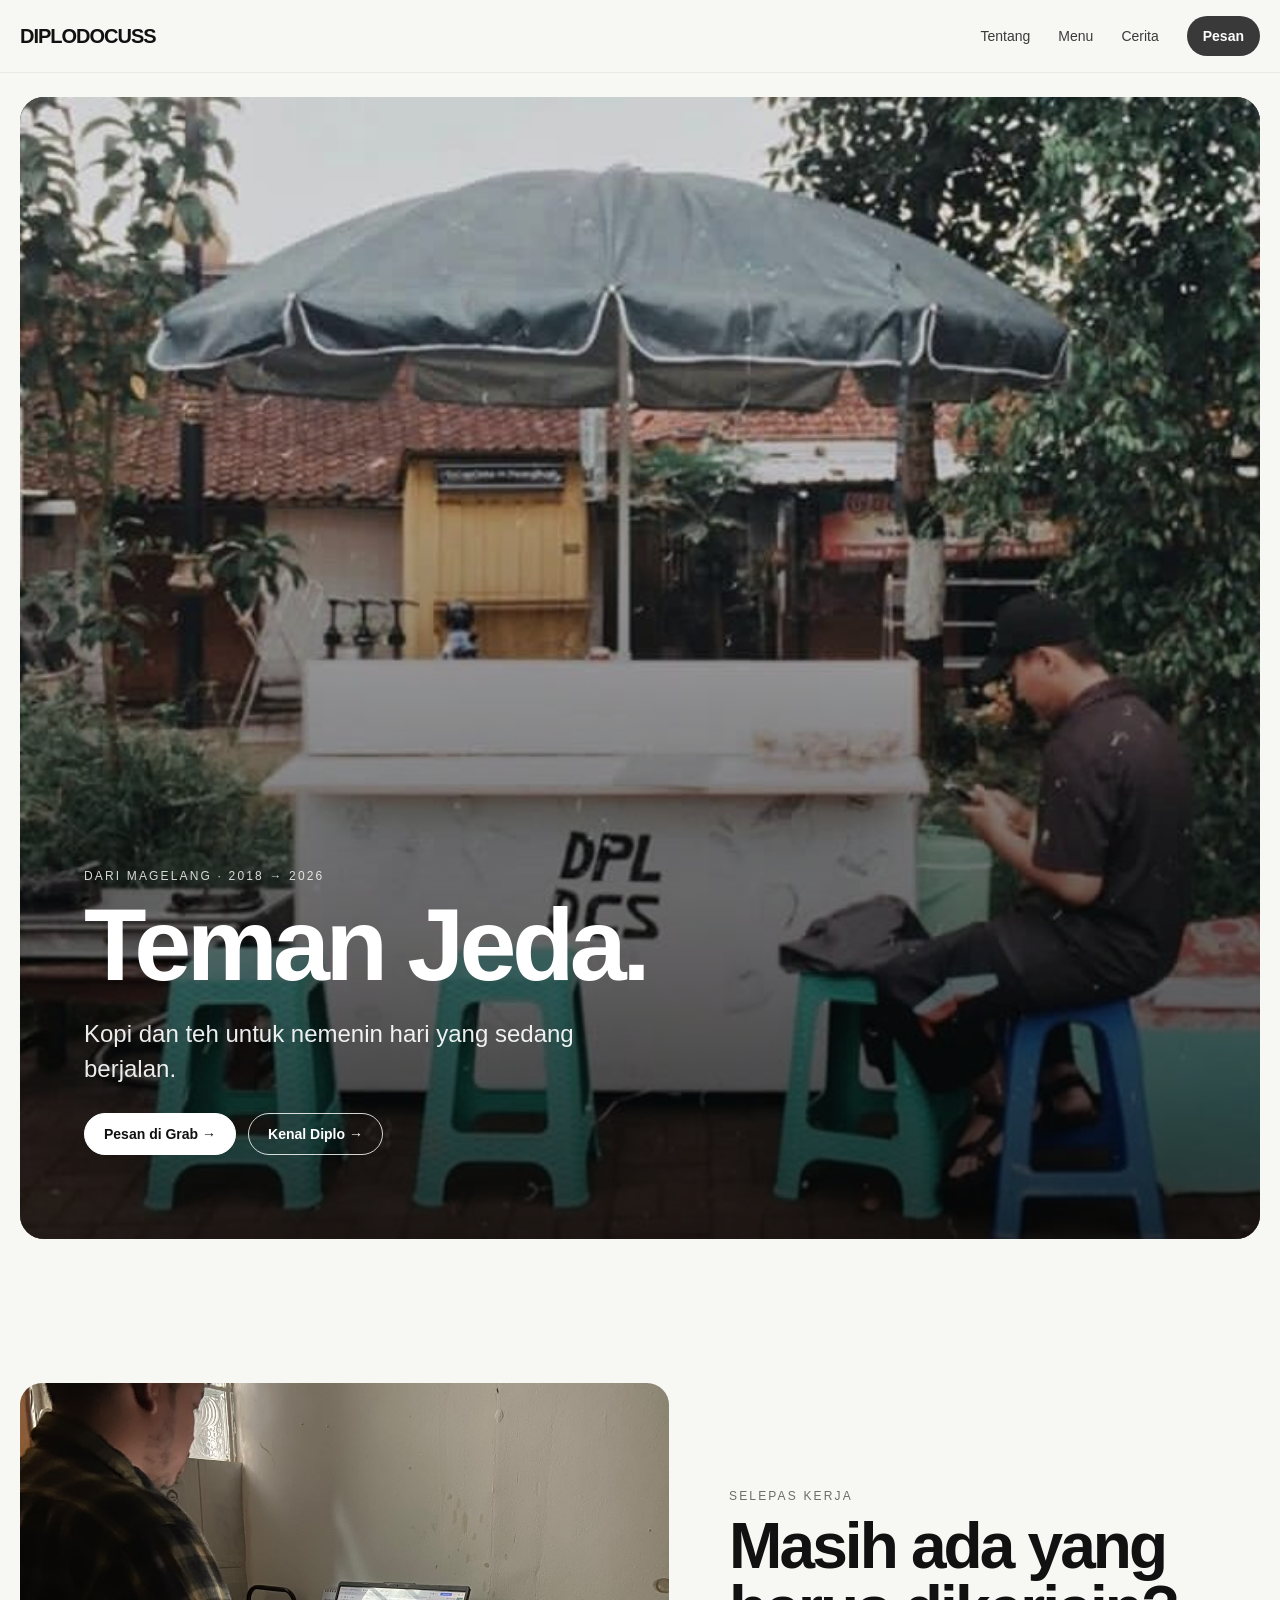
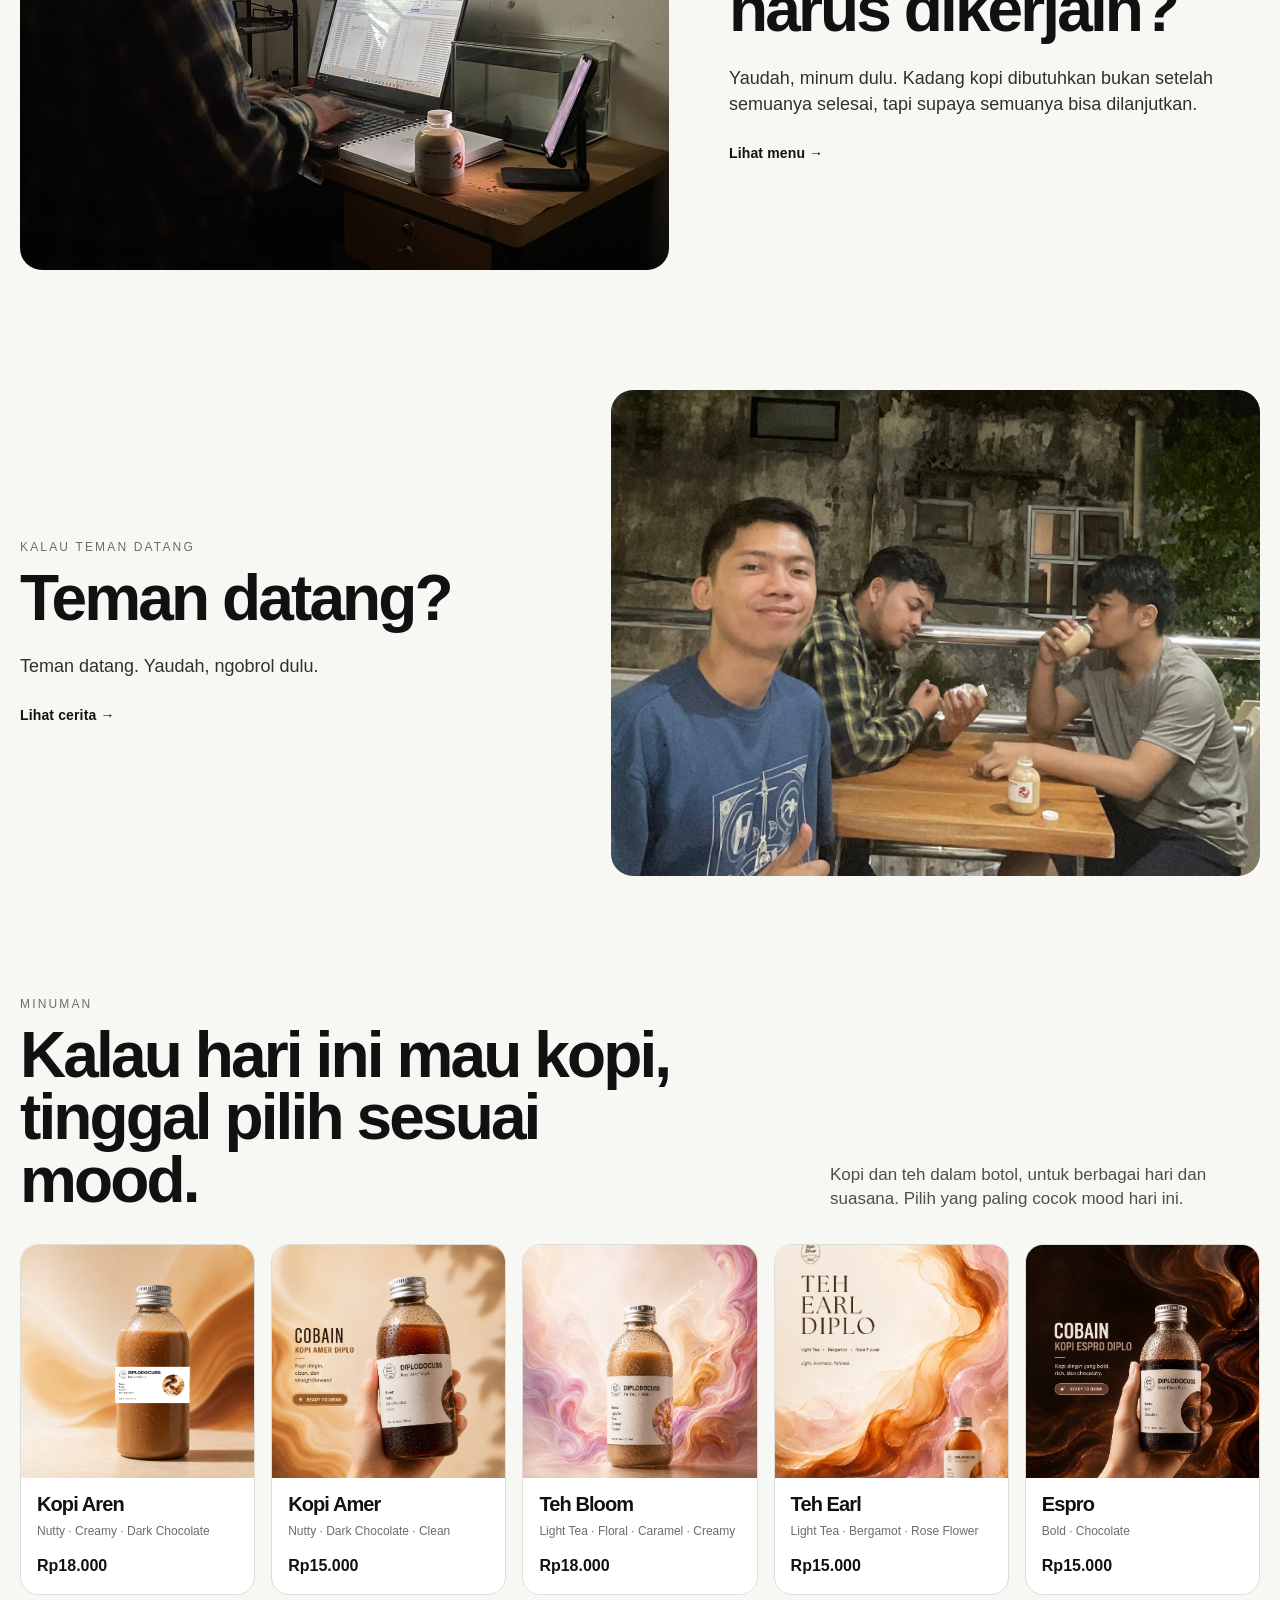
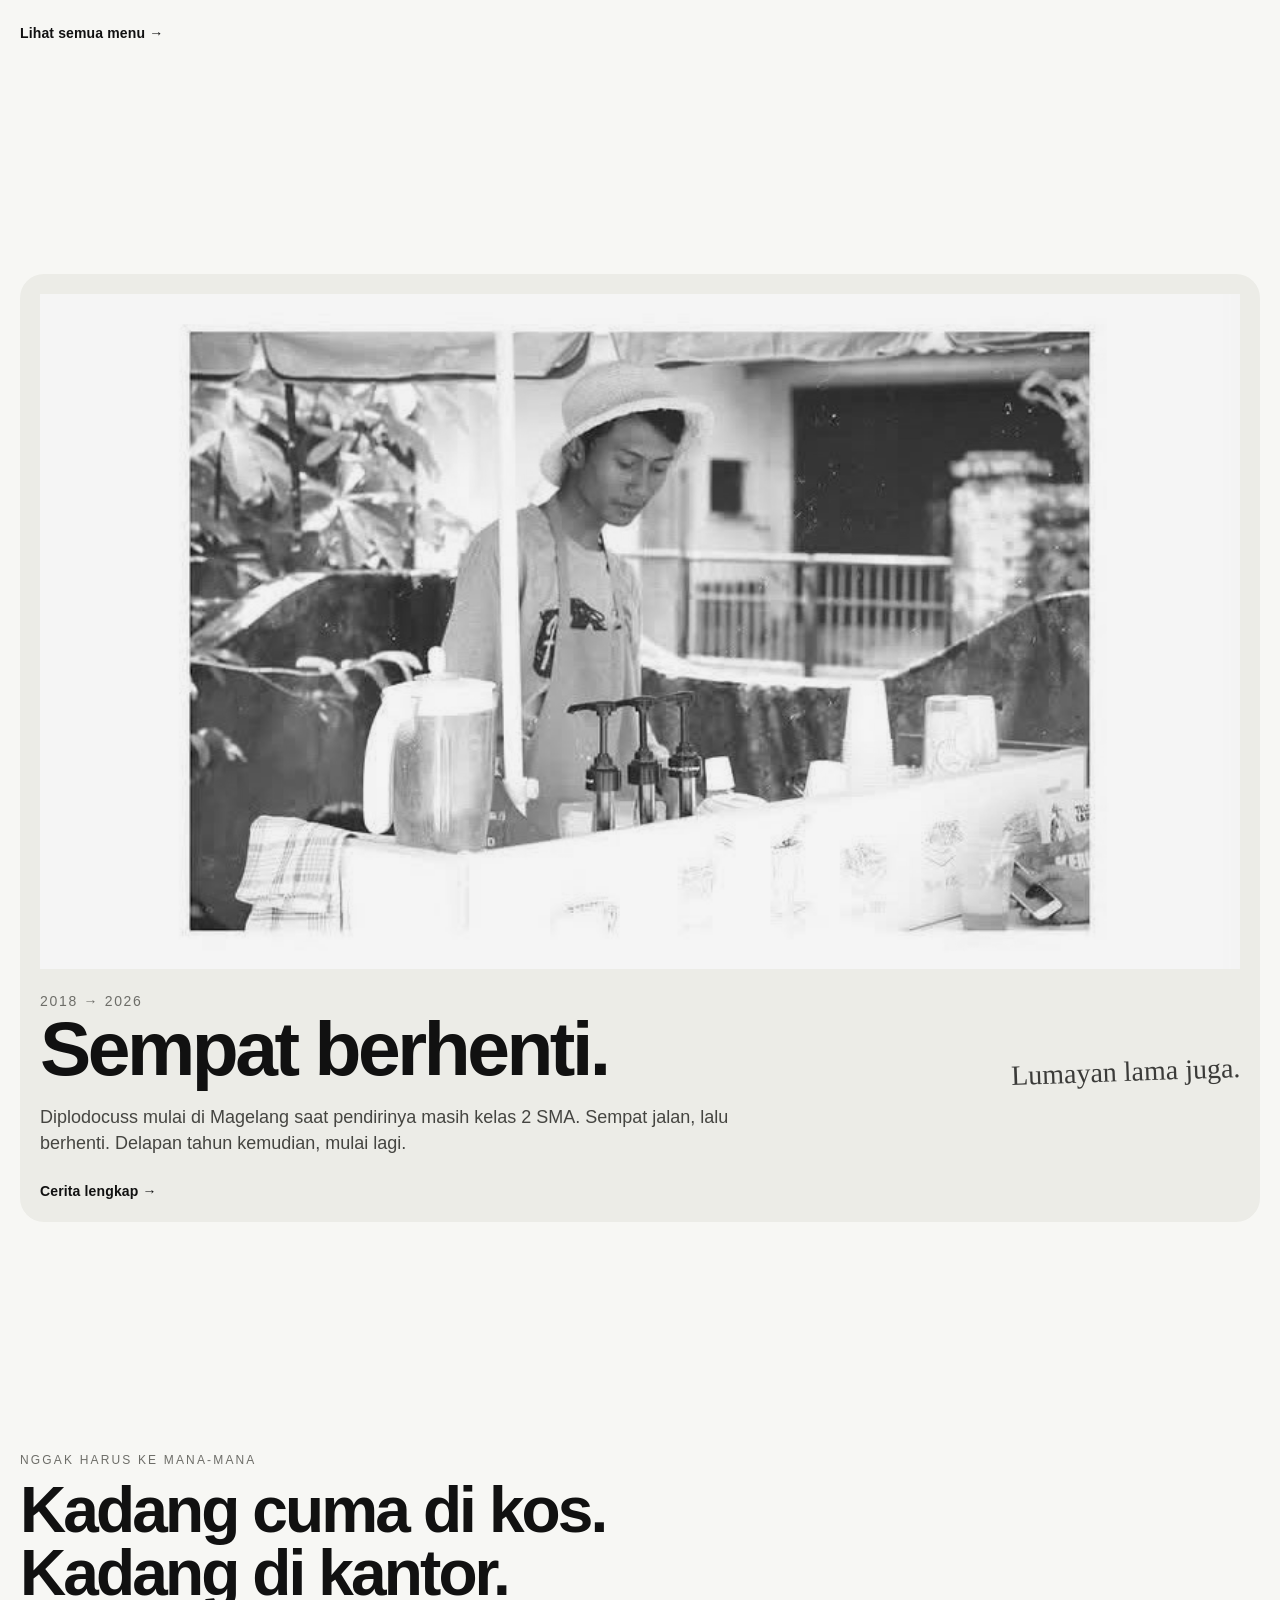
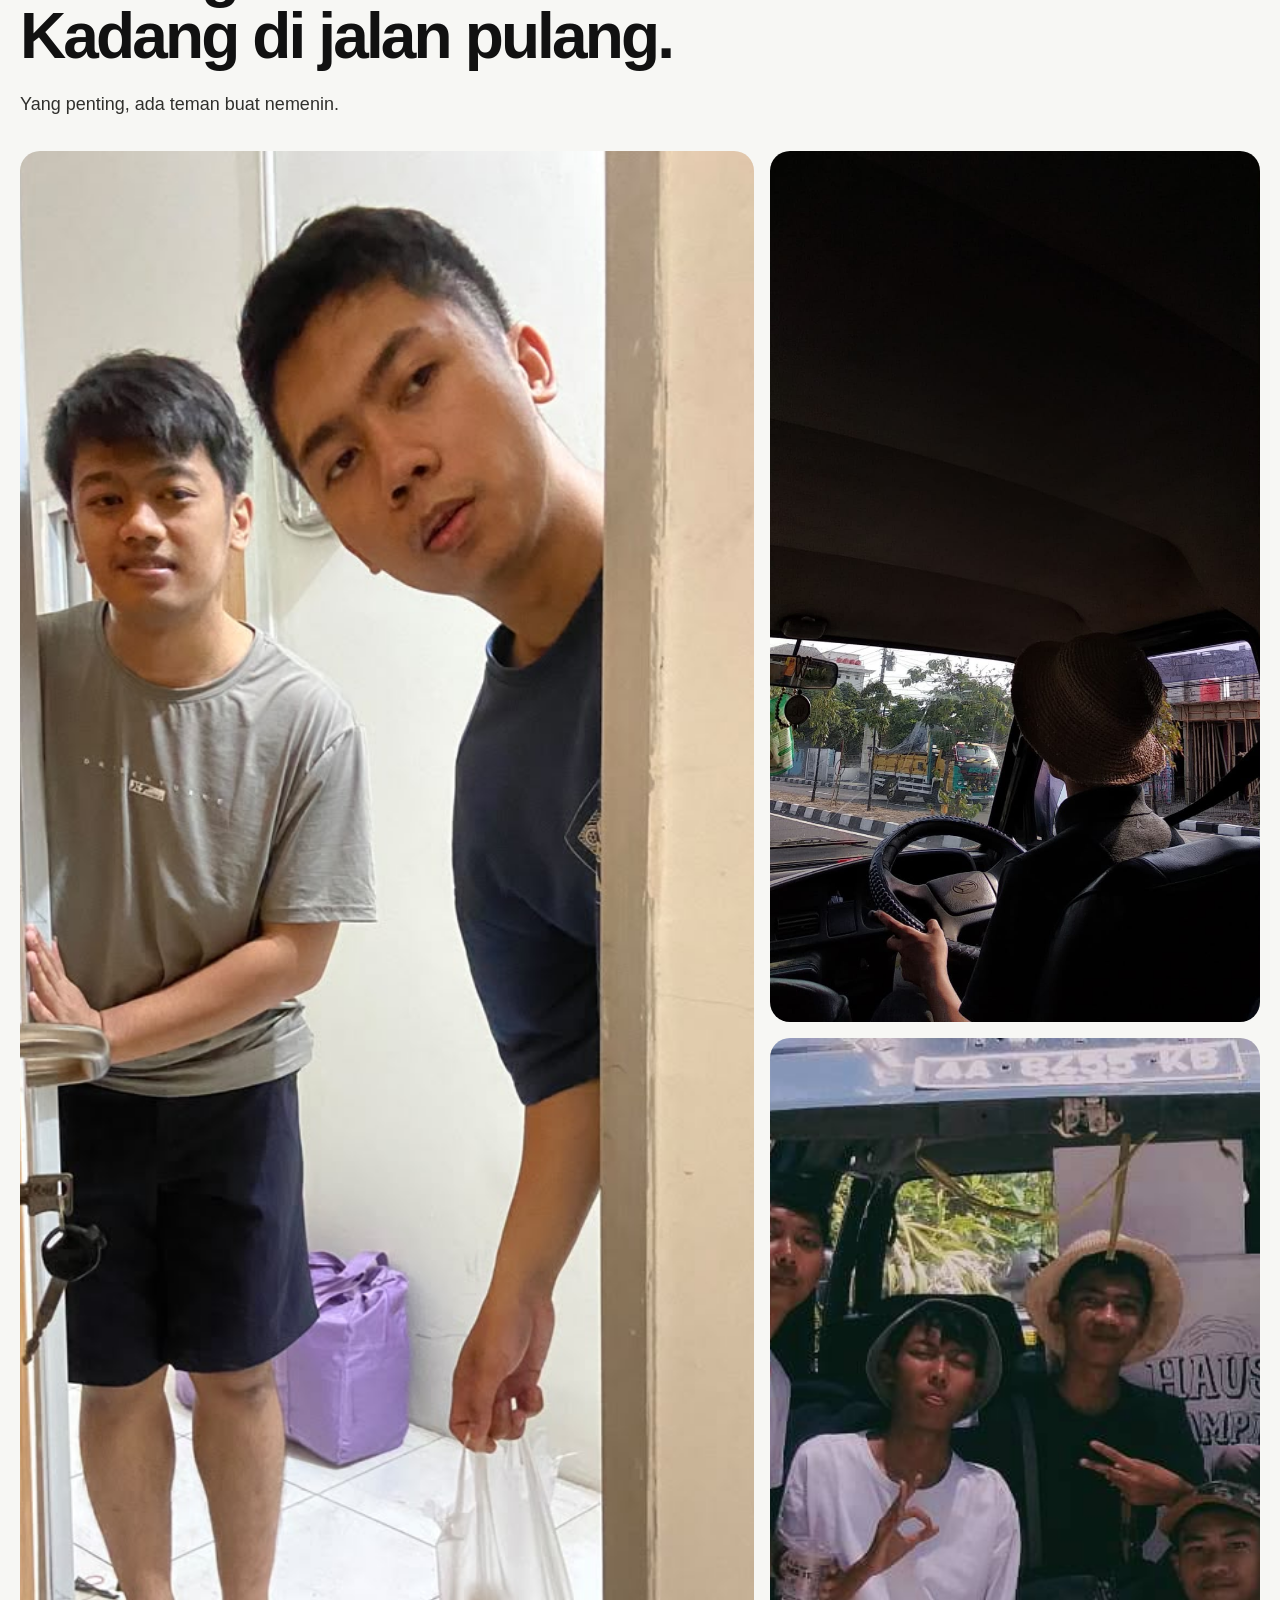
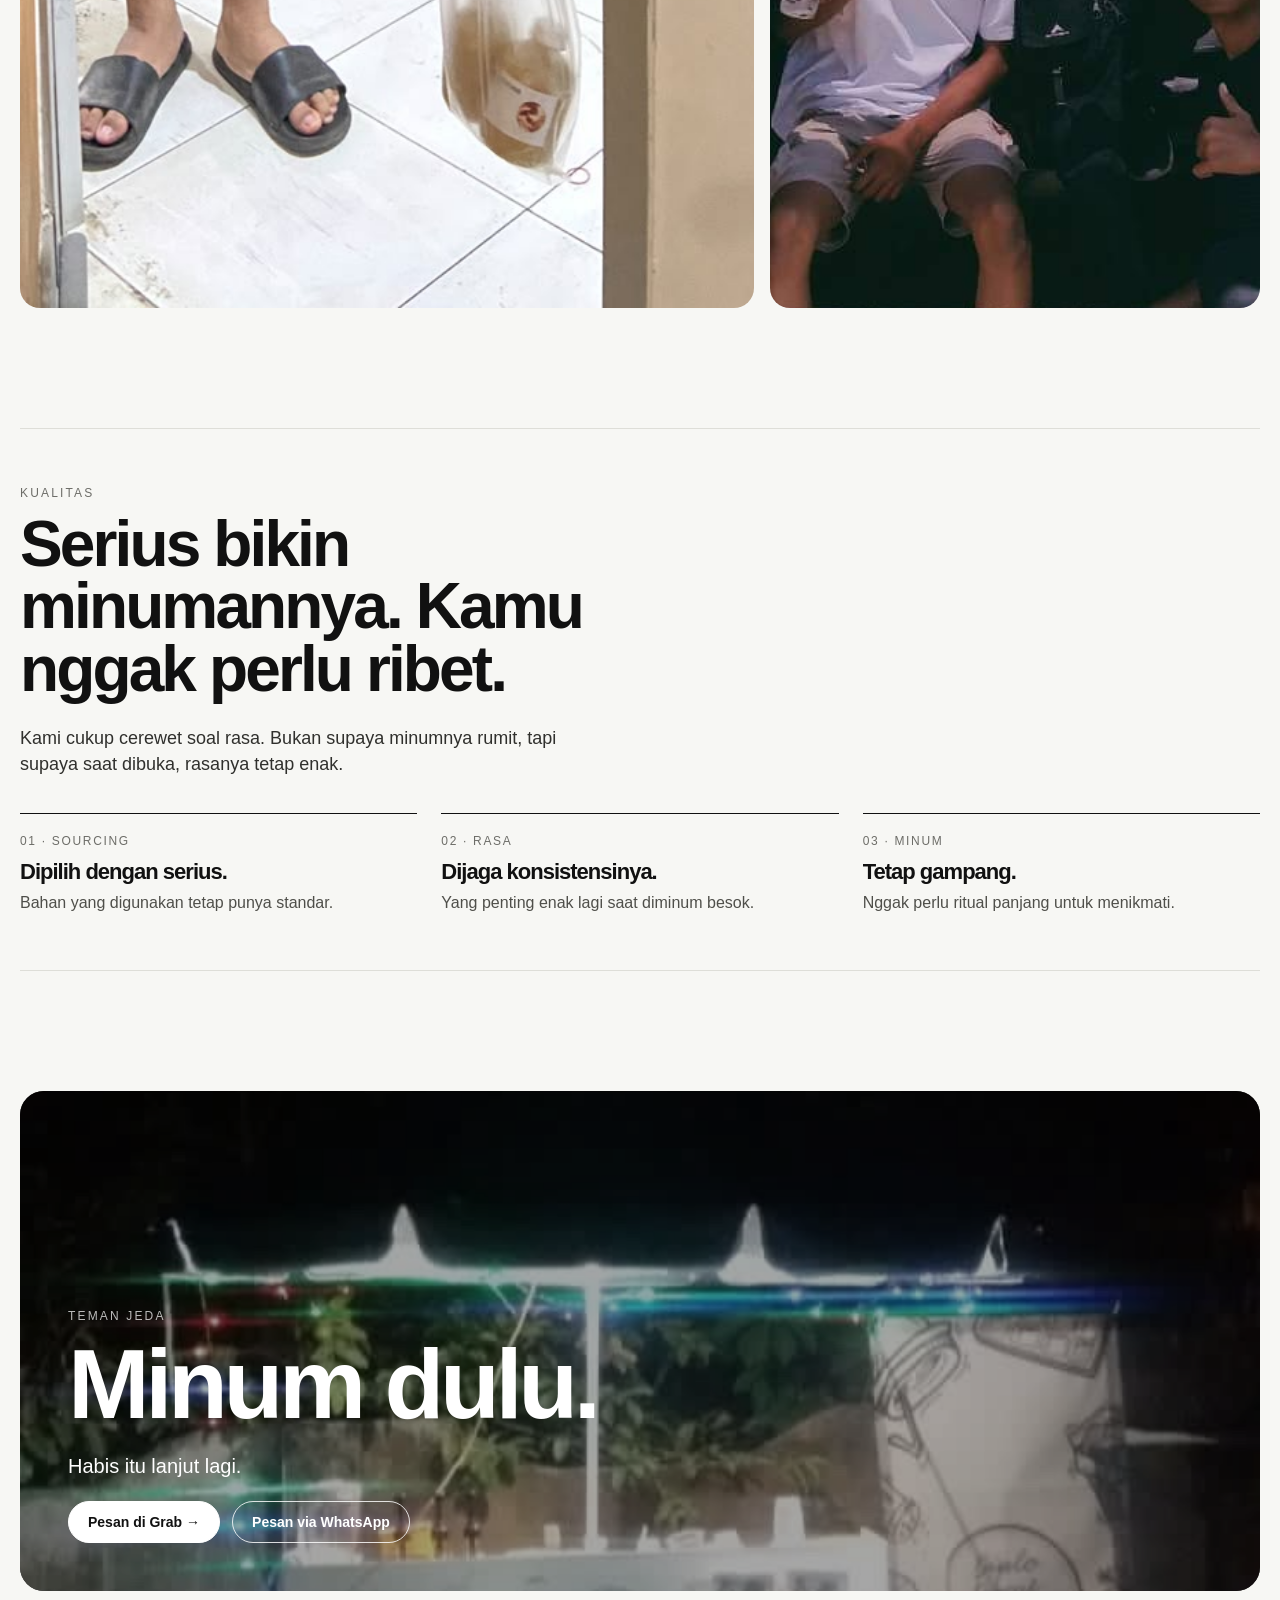
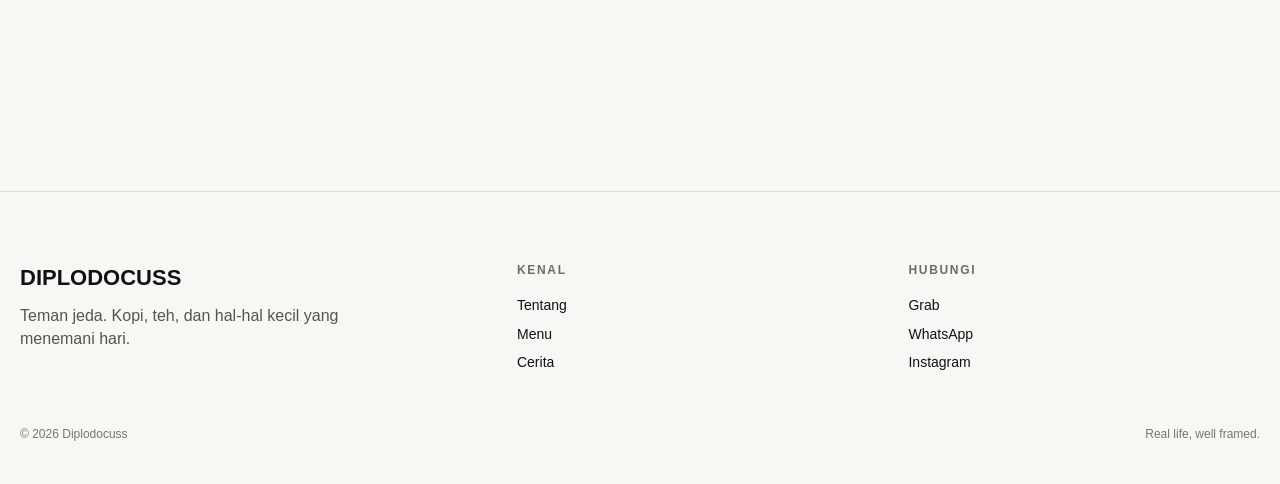
==== commit f590e04c: "Ganti header" ====
--- a/index.html
+++ b/index.html
@@ -82,7 +82,7 @@
         <div class="copy-block">
           <div class="kicker">Kalau teman datang</div>
           <h2>Teman datang?</h2>
-          <p>Teman datang. Yaudah, ngobrol dulu..</p>
+          <p>Teman datang. Yaudah, ngobrol dulu.</p>
           <a class="small-link" href="cerita.html">Lihat cerita →</a>
         </div>
         <div class="image-card">
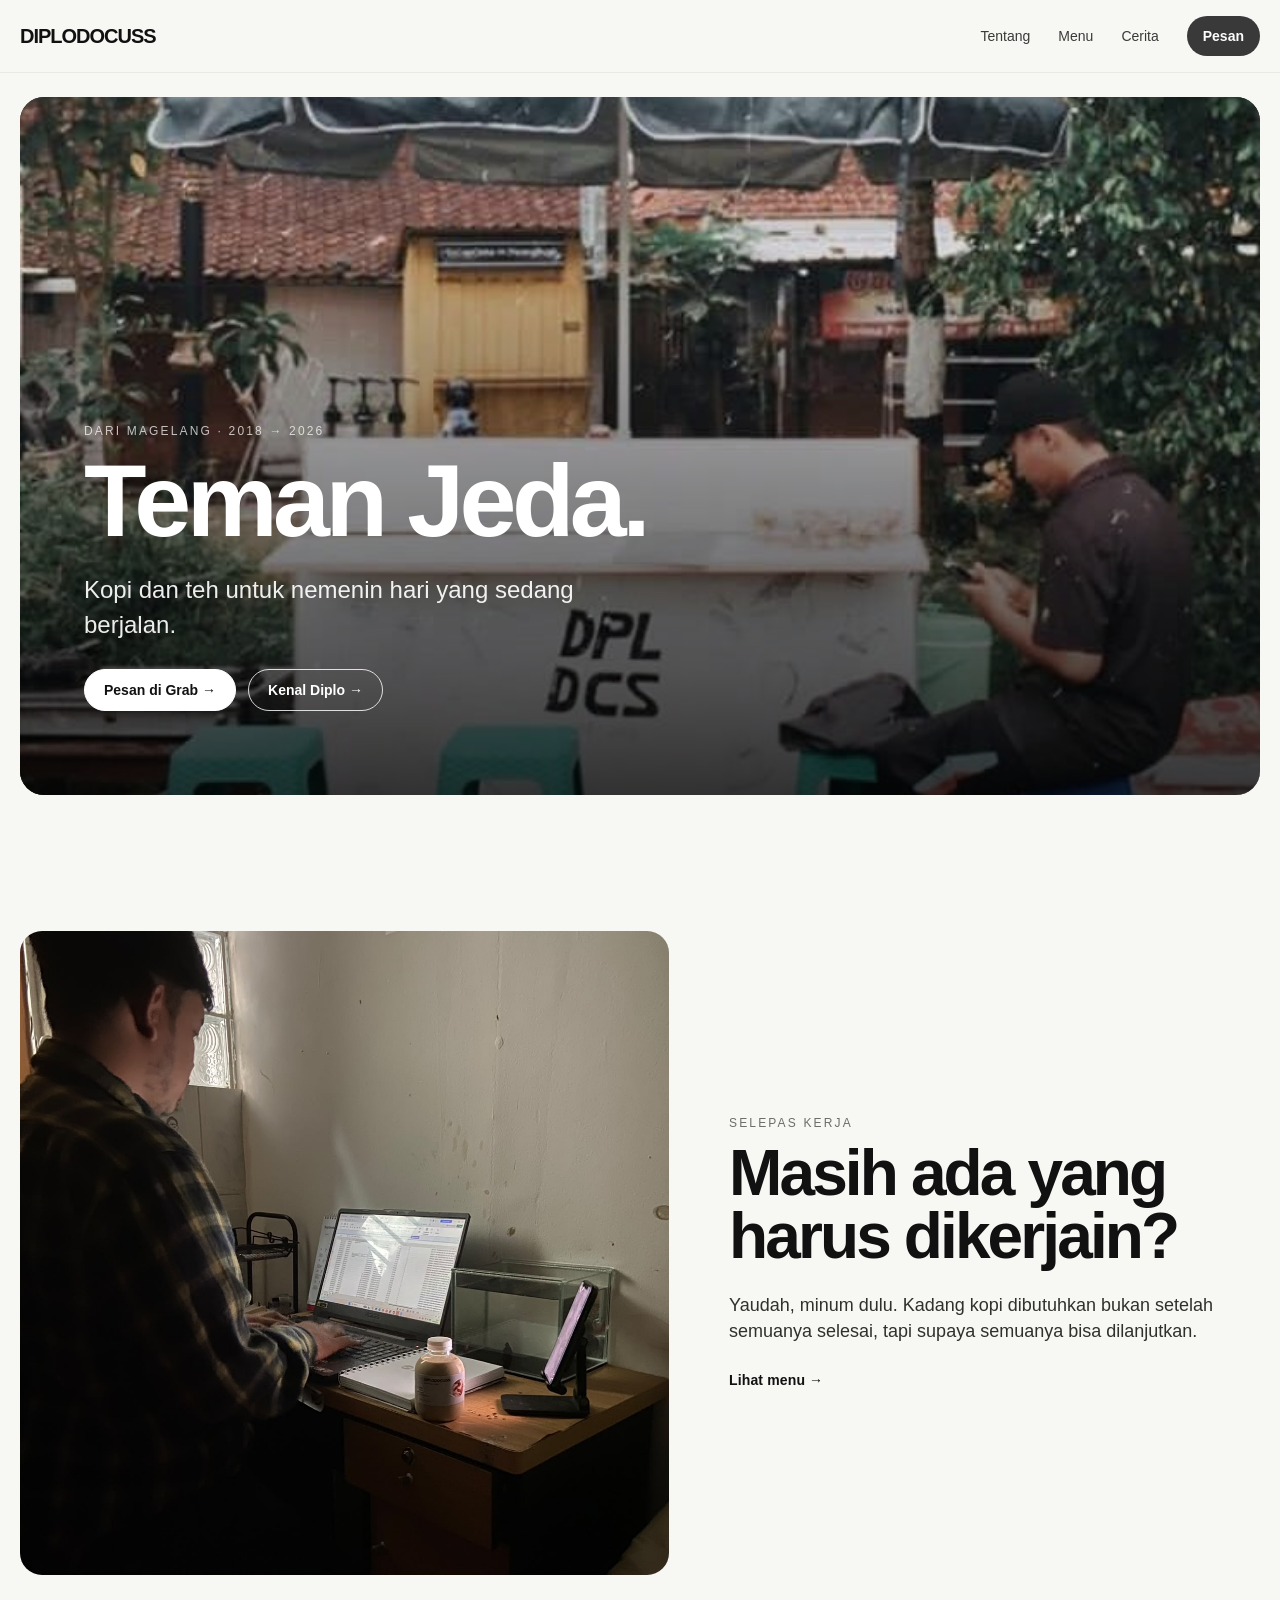
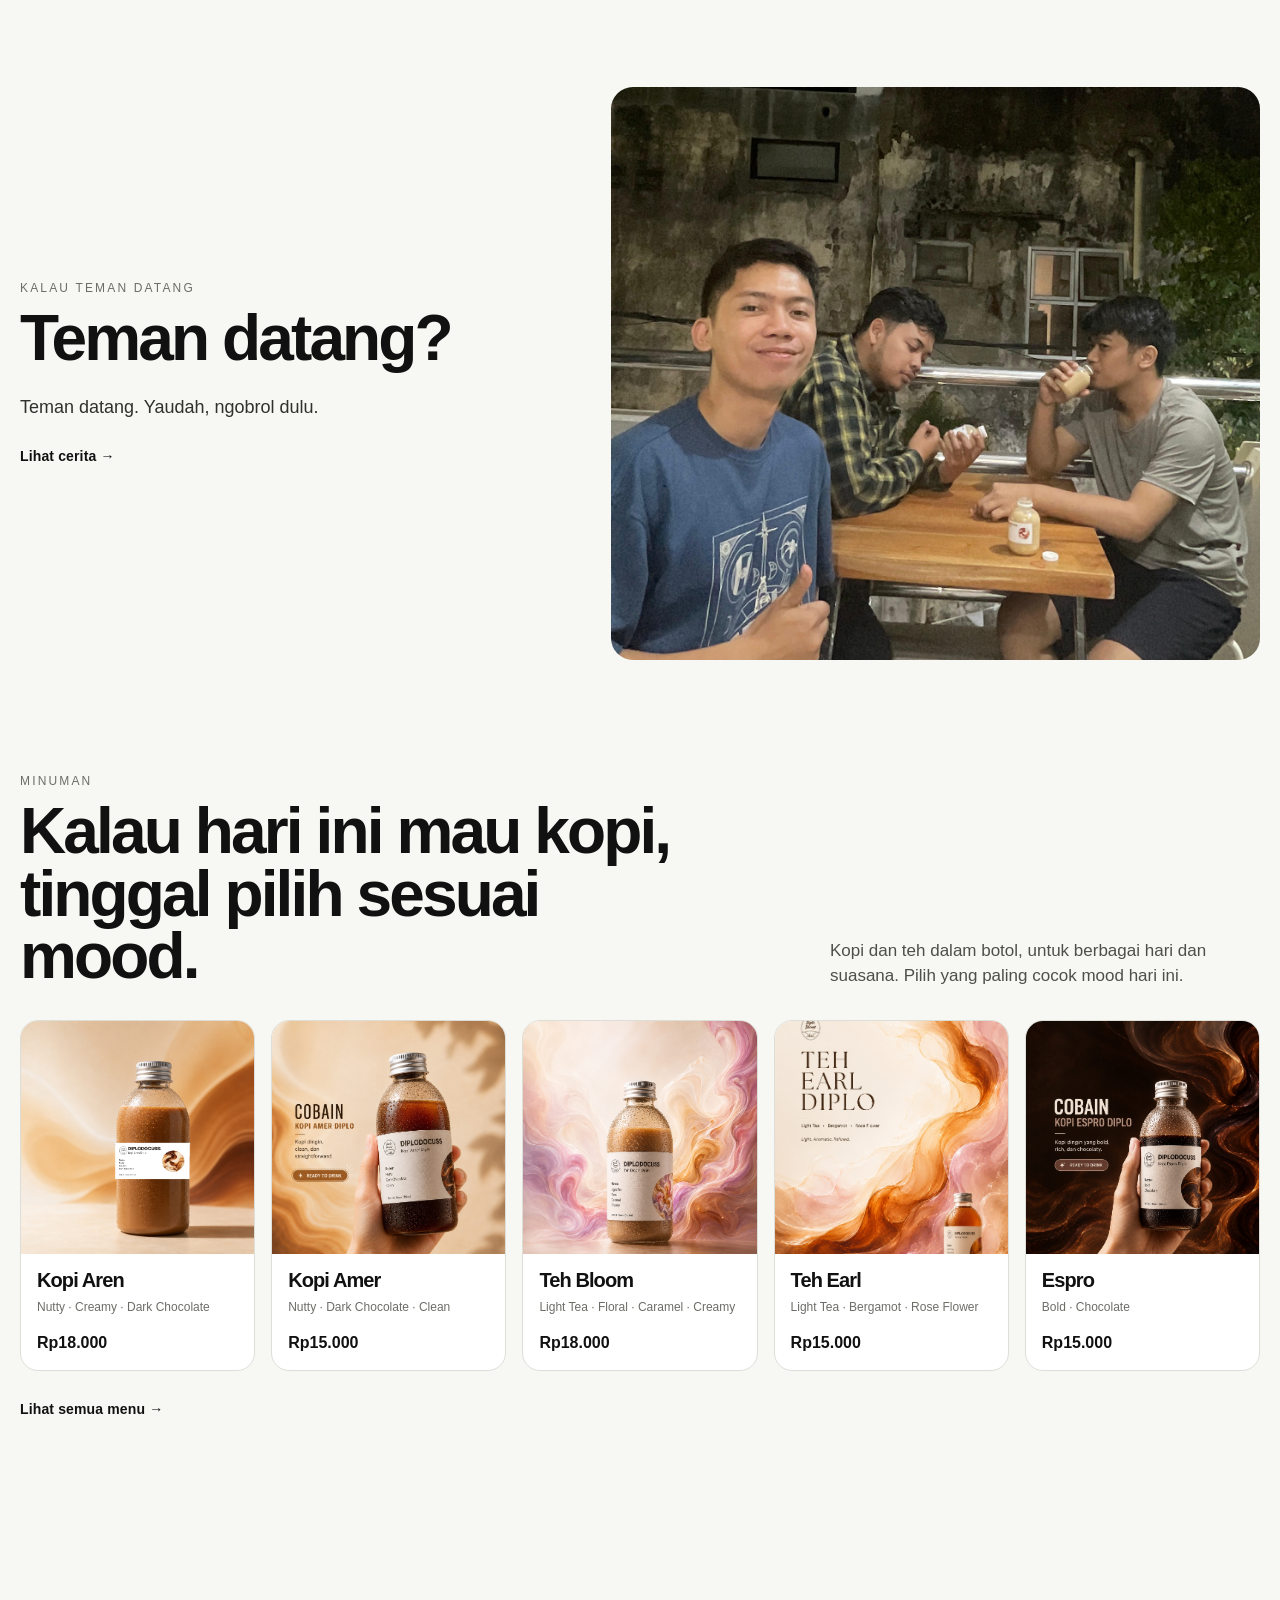
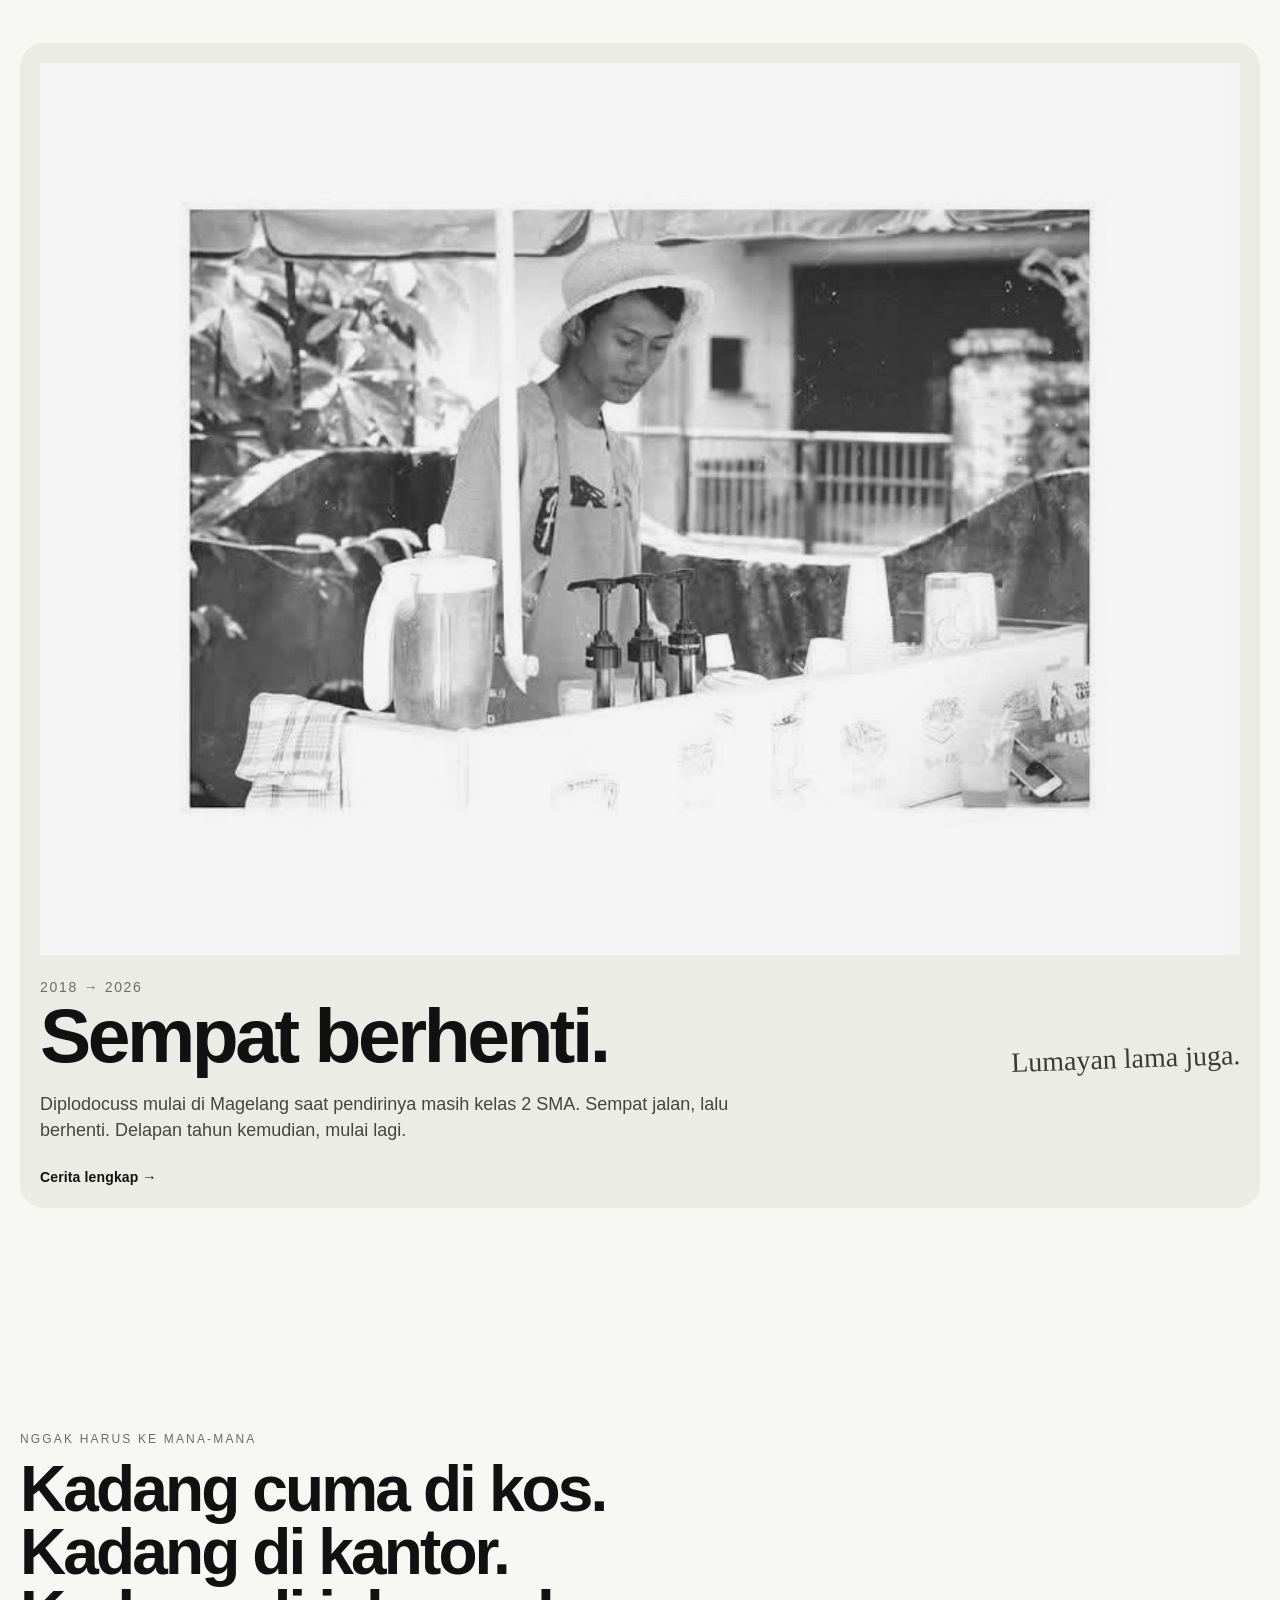
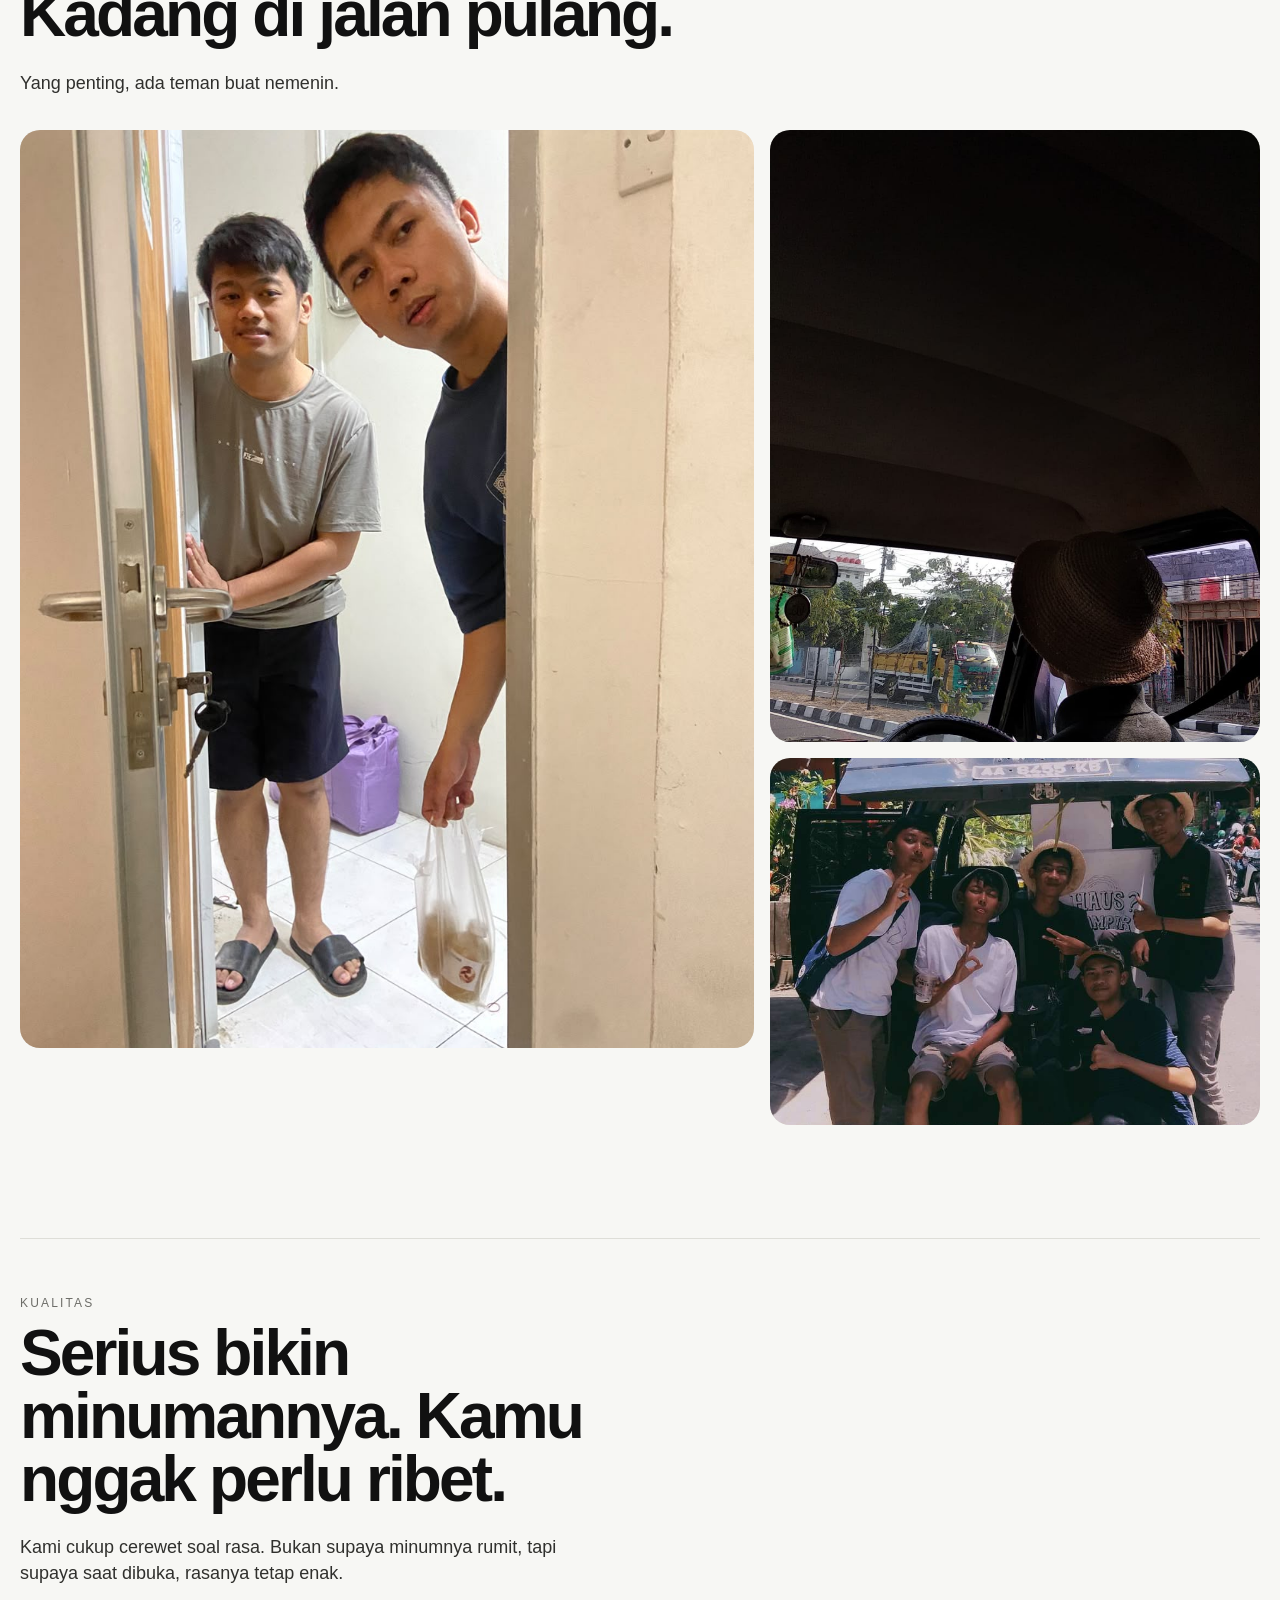
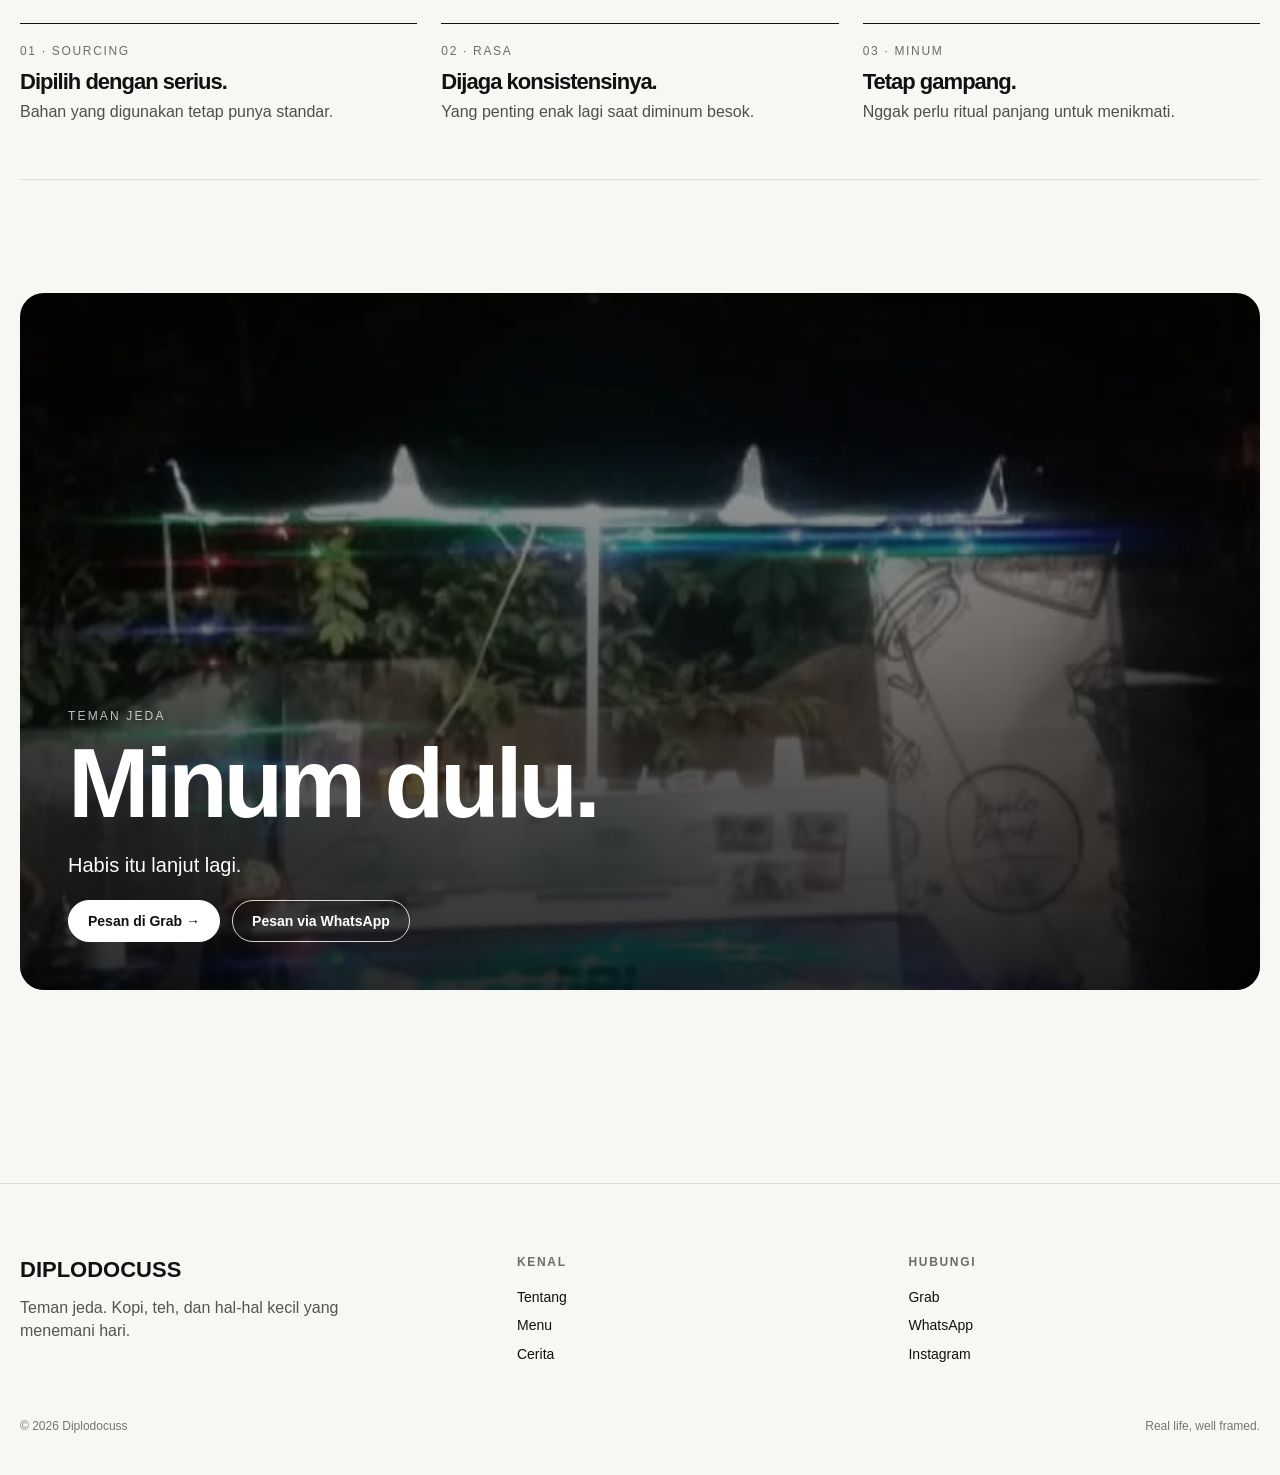
==== commit 2949e77e: "perbaiki bug foto lagi" ====
--- a/index.html
+++ b/index.html
@@ -6,30 +6,6 @@
   <meta name="description" content="Diplodocuss — Teman Jeda. Kopi dan teh untuk nemenin hari yang sedang berjalan.">
   <title>Diplodocuss — Teman Jeda</title>
   <link rel="stylesheet" href="css/style.css">
-  <style>
-    [hidden]{display:none !important}
-    .hero-copy .kicker{opacity:.82}
-    .section-intro{display:flex;justify-content:space-between;align-items:end;gap:36px}
-    .section-intro p{max-width:430px;margin:0;color:#4f4f4a;font-size:17px}
-    .moment-note{font-size:15px;color:#5b5b56;max-width:460px;margin-top:18px}
-    .photo-caption{font-size:12px;color:#6d6d68;margin-top:9px}
-    .world-grid{display:grid;grid-template-columns:1.2fr .8fr;gap:16px;margin-top:34px}
-    .world-card{overflow:hidden;border-radius:20px;background:#eee}
-    .world-card img{width:100%;height:100%;object-fit:cover}
-    .world-card.tall{min-height:520px}
-    .world-side{display:grid;grid-template-rows:1fr 1fr;gap:16px}
-    .world-side .world-card{min-height:252px}
-    .quiet-line{font-size:clamp(30px,4vw,54px);letter-spacing:-.04em;line-height:1.02;max-width:760px}
-    @media(max-width:900px){
-      .section-intro,.world-grid{grid-template-columns:1fr;display:grid;gap:24px}
-      .world-side{grid-template-columns:1fr 1fr;grid-template-rows:none}
-      .world-card.tall{min-height:360px}
-      .world-side .world-card{min-height:210px}
-    }
-    @media(max-width:620px){
-      .world-side{grid-template-columns:1fr;grid-template-rows:220px 220px}
-    }
-  </style>
 </head>
 <body>
   <header class="site-header">
--- a/css/style.css
+++ b/css/style.css
@@ -7,136 +7,1907 @@
   --accent:#181818;
   --max:1240px;
   --radius:18px;
-}
-*{box-sizing:border-box}
-html{scroll-behavior:smooth}
-body{margin:0;background:var(--bg);color:var(--ink);font-family:'General Sans','Helvetica Neue',Arial,sans-serif;line-height:1.45;-webkit-font-smoothing:antialiased}
+
+  /* Fluid spacing */
+  --space-xl:clamp(56px,8vw,110px);
+}
+
+/* =========================================================
+   RESET / BASE
+   ========================================================= */
+
+*,
+*::before,
+*::after{box-sizing:border-box}
+
+html{
+  scroll-behavior:smooth;
+  overflow-x:hidden;
+}
+
+body{
+  margin:0;
+  background:var(--bg);
+  color:var(--ink);
+  font-family:'General Sans','Helvetica Neue',Arial,sans-serif;
+  line-height:1.45;
+  -webkit-font-smoothing:antialiased;
+  text-rendering:optimizeLegibility;
+  overflow-x:hidden;
+}
+
 a{color:inherit;text-decoration:none}
-img{display:block;max-width:100%}
-.container{width:min(calc(100% - 40px),var(--max));margin:0 auto}
-.site-header{position:sticky;top:0;z-index:50;background:rgba(247,247,244,.94);backdrop-filter:blur(10px);border-bottom:1px solid rgba(17,17,17,.06)}
-.nav{height:72px;display:flex;align-items:center;justify-content:space-between;gap:20px}
-.logo{font-weight:800;letter-spacing:-.05em;font-size:20px}
-.nav-links{display:flex;gap:28px;align-items:center;font-size:14px}
+button,input,textarea,select{font:inherit}
+
+img{
+  display:block;
+  max-width:100%;
+  height:auto;
+}
+
+.container{
+  width:min(calc(100% - 40px),var(--max));
+  margin-inline:auto;
+  min-width:0;
+}
+
+/* =========================================================
+   HEADER
+   ========================================================= */
+
+.site-header{
+  position:sticky;
+  top:0;
+  z-index:50;
+  background:rgba(247,247,244,.94);
+  backdrop-filter:blur(10px);
+  border-bottom:1px solid rgba(17,17,17,.06);
+}
+
+.nav{
+  min-height:72px;
+  display:flex;
+  align-items:center;
+  justify-content:space-between;
+  gap:20px;
+}
+
+.logo{
+  flex:0 0 auto;
+  font-weight:800;
+  letter-spacing:-.05em;
+  font-size:20px;
+}
+
+.nav-links{
+  display:flex;
+  align-items:center;
+  gap:28px;
+  font-size:14px;
+}
+
 .nav-links a{opacity:.82}
-.nav-links a:hover,.nav-links a[aria-current='page']{opacity:1}
-.nav-cta{padding:10px 16px;border-radius:999px;background:var(--ink);color:#fff;font-weight:700}
-.menu-toggle{display:none;border:0;background:none;font:inherit;font-size:24px;cursor:pointer}
-.hero{min-height:calc(100vh - 72px);display:grid;align-items:end;padding:24px 0 34px}
-.hero-media{position:relative;min-height:72vh;border-radius:24px;overflow:hidden;background:#1d1d1d}
-.hero-media img{width:100%;height:100%;object-fit:cover;filter:saturate(.88) contrast(.98)}
-.hero-overlay{position:absolute;inset:0;background:linear-gradient(180deg,rgba(0,0,0,.04) 20%,rgba(0,0,0,.76) 100%)}
-.hero-copy{position:absolute;left:clamp(24px,5vw,68px);bottom:clamp(28px,7vw,84px);color:#fff;max-width:720px}
-.kicker{font-size:12px;letter-spacing:.18em;text-transform:uppercase;opacity:.72;margin-bottom:10px}
-h1,h2,h3{margin:0;letter-spacing:-.045em;line-height:.98}
-.hero h1{font-size:clamp(54px,8vw,108px);max-width:780px}
-.hero p{font-size:clamp(17px,2vw,24px);max-width:560px;margin:22px 0 26px;color:rgba(255,255,255,.92)}
-.actions{display:flex;flex-wrap:wrap;gap:12px;align-items:center}
-.btn{display:inline-flex;align-items:center;justify-content:center;width:auto;min-width:max-content;padding:13px 19px;border-radius:999px;border:1px solid var(--ink);font-weight:700;font-size:14px;line-height:1;text-align:center;white-space:nowrap;cursor:pointer;transition:transform .2s ease,background-color .2s ease,color .2s ease,border-color .2s ease}
+.nav-links a:hover,
+.nav-links a[aria-current='page']{opacity:1}
+
+.nav-cta{
+  padding:10px 16px;
+  border-radius:999px;
+  background:var(--ink);
+  color:#fff;
+  font-weight:700;
+}
+
+.menu-toggle{
+  display:none;
+  border:0;
+  background:none;
+  font:inherit;
+  font-size:24px;
+  line-height:1;
+  cursor:pointer;
+}
+
+/* =========================================================
+   TYPE
+   ========================================================= */
+
+.kicker{
+  margin-bottom:10px;
+  font-size:12px;
+  letter-spacing:.18em;
+  text-transform:uppercase;
+  opacity:.72;
+}
+
+h1,h2,h3{
+  margin:0;
+  letter-spacing:-.045em;
+  line-height:.98;
+  overflow-wrap:break-word;
+}
+
+h1{font-size:clamp(52px,7vw,108px)}
+h2{font-size:clamp(42px,5vw,74px)}
+h3{font-size:clamp(20px,2.4vw,28px)}
+
+p{overflow-wrap:break-word}
+
+/* =========================================================
+   BUTTONS
+   ========================================================= */
+
+.actions{
+  display:flex;
+  flex-wrap:wrap;
+  gap:12px;
+  align-items:center;
+}
+
+.btn{
+  display:inline-flex;
+  align-items:center;
+  justify-content:center;
+  width:auto;
+  min-width:max-content;
+  padding:13px 19px;
+  border-radius:999px;
+  border:1px solid var(--ink);
+  font-weight:700;
+  font-size:14px;
+  line-height:1;
+  text-align:center;
+  white-space:nowrap;
+  cursor:pointer;
+  transition:
+    transform .2s ease,
+    background-color .2s ease,
+    color .2s ease,
+    border-color .2s ease;
+}
+
 .btn:hover{transform:translateY(-1px)}
-.btn-dark{background:var(--ink);color:#fff;border-color:var(--ink)}
-.btn-dark:hover{background:#242424;border-color:#242424}
-.btn-light{background:#fff;color:var(--ink);border-color:#fff}
-.btn-light:hover{background:#f2f2ef;border-color:#f2f2ef}
-.btn-outline-light{background:transparent;color:#fff;border-color:rgba(255,255,255,.82)}
-.btn-outline-light:hover{background:rgba(255,255,255,.12);border-color:#fff}
-.section{padding:110px 0}
-.section + .section{padding-top:10px}
-.split{display:grid;grid-template-columns:minmax(0,1.1fr) minmax(0,.9fr);gap:60px;align-items:center}
-.split.reverse{grid-template-columns:minmax(0,.9fr) minmax(0,1.1fr)}
-.image-card{border-radius:22px;overflow:hidden;background:#eee}
-.image-card img{width:100%;aspect-ratio:4/3;object-fit:cover}
-.copy-block .kicker{color:var(--muted);opacity:1}
-.copy-block h2{font-size:clamp(42px,5vw,74px);max-width:700px}
-.copy-block p{font-size:18px;max-width:560px;color:#30302d;margin:24px 0}
-.small-link{font-size:14px;font-weight:700;letter-spacing:.01em}
-.story-grid{display:grid;grid-template-columns:1.2fr .8fr;gap:20px}
-.story-grid .big img{aspect-ratio:16/10}
-.story-grid .small img{aspect-ratio:1/1}
-.mosaic{display:grid;grid-template-columns:1.2fr .8fr;grid-template-rows:repeat(2,220px);gap:16px}
-.mosaic .wide{grid-row:1 / span 2}
-.mosaic img{width:100%;height:100%;object-fit:cover;border-radius:20px}
-.product-scroll{display:grid;grid-template-columns:repeat(5,minmax(210px,1fr));gap:16px;overflow-x:auto;padding-bottom:8px;scrollbar-width:thin}
-.product{background:var(--card);border:1px solid var(--line);border-radius:18px;overflow:hidden;min-width:210px}
-.product img{aspect-ratio:1/1;object-fit:cover;background:#ededeb}
+
+.btn-dark{
+  background:var(--ink);
+  color:#fff;
+  border-color:var(--ink);
+}
+
+.btn-dark:hover{
+  background:#242424;
+  border-color:#242424;
+}
+
+.btn-light{
+  background:#fff;
+  color:var(--ink);
+  border-color:#fff;
+}
+
+.btn-light:hover{
+  background:#f2f2ef;
+  border-color:#f2f2ef;
+}
+
+.btn-outline-light{
+  background:transparent;
+  color:#fff;
+  border-color:rgba(255,255,255,.82);
+}
+
+.btn-outline-light:hover{
+  background:rgba(255,255,255,.12);
+  border-color:#fff;
+}
+
+/* =========================================================
+   V3 MEDIA SYSTEM
+   ---------------------------------------------------------
+   - Default image behavior is intrinsic.
+   - Editorial surfaces get intentional crop frames.
+   - Crop position is controlled by --focus-x / --focus-y.
+   - JS can assign those values automatically from the asset.
+   ========================================================= */
+
+.image-card,
+.world-card,
+.editorial-cover,
+.featured-story-media,
+.editorial-card-media,
+.article-hero,
+.preview,
+.preview-image,
+.story-thumb,
+.archival,
+.cta-panel{
+  background:#ecece7;
+  overflow:hidden;
+}
+
+.image-card img,
+.world-card img,
+.editorial-cover img,
+.featured-story-media img,
+.editorial-card-media img,
+.article-hero img,
+.preview img,
+.preview-image img,
+.story-thumb img,
+.archival img{
+  --focus-x:50%;
+  --focus-y:50%;
+  display:block;
+  width:100%;
+  height:auto;
+  max-width:100%;
+  max-height:none;
+  object-position:var(--focus-x) var(--focus-y);
+}
+
+/* The JS orientation class is informational and available
+   for future component-level art direction. */
+.is-landscape{--image-ratio:1.6}
+.is-standard{--image-ratio:1.33}
+.is-square{--image-ratio:1}
+.is-portrait{--image-ratio:.8}
+
+/* Intentional crop utility */
+.media-cover{
+  position:relative;
+  overflow:hidden;
+}
+
+.media-cover img{
+  width:100%;
+  height:100%;
+  object-fit:cover;
+  object-position:var(--focus-x,50%) var(--focus-y,50%);
+}
+
+/* =========================================================
+   HOME
+   ========================================================= */
+
+.hero{
+  min-height:0;
+  display:block;
+  padding:24px 0 34px;
+}
+
+.hero-media{
+  position:relative;
+  overflow:hidden;
+  border-radius:24px;
+  background:#1d1d1d;
+  aspect-ratio:16/9;
+}
+
+.hero-media img{
+  --focus-x:50%;
+  --focus-y:50%;
+  position:absolute;
+  inset:0;
+  width:100%;
+  height:100% !important;
+  max-width:none;
+  object-fit:cover !important;
+  object-position:var(--focus-x) var(--focus-y);
+  filter:saturate(.88) contrast(.98);
+}
+
+.hero-overlay{
+  position:absolute;
+  inset:0;
+  pointer-events:none;
+  background:linear-gradient(
+    180deg,
+    rgba(0,0,0,.04) 20%,
+    rgba(0,0,0,.76) 100%
+  );
+}
+
+.hero-copy{
+  position:absolute;
+  left:clamp(20px,5vw,68px);
+  right:clamp(20px,5vw,68px);
+  bottom:clamp(24px,7vw,84px);
+  color:#fff;
+  max-width:720px;
+}
+
+.hero h1{
+  font-size:clamp(48px,8vw,108px);
+  max-width:780px;
+}
+
+.hero p{
+  font-size:clamp(17px,2vw,24px);
+  max-width:560px;
+  margin:22px 0 26px;
+  color:rgba(255,255,255,.92);
+}
+
+.section{padding:var(--space-xl) 0}
+.section+.section{padding-top:10px}
+
+.split,
+.split.reverse{
+  display:grid;
+  grid-template-columns:minmax(0,1.1fr) minmax(0,.9fr);
+  gap:clamp(28px,5vw,60px);
+  align-items:center;
+}
+
+.split.reverse{
+  grid-template-columns:minmax(0,.9fr) minmax(0,1.1fr);
+}
+
+.image-card{
+  border-radius:22px;
+}
+
+.image-card img{
+  width:100%;
+  height:auto !important;
+  object-fit:contain !important;
+}
+
+.copy-block .kicker{
+  color:var(--muted);
+  opacity:1;
+}
+
+.copy-block h2{max-width:700px}
+
+.copy-block p{
+  font-size:clamp(17px,1.5vw,18px);
+  max-width:560px;
+  color:#30302d;
+  margin:24px 0;
+}
+
+.small-link{
+  display:inline-block;
+  font-size:14px;
+  font-weight:700;
+  letter-spacing:.01em;
+}
+
+/* =========================================================
+   WORLD GRID
+   Intentional frames, no fixed-height blank areas.
+   ========================================================= */
+
+.world-grid{
+  display:grid;
+  grid-template-columns:minmax(0,1.2fr) minmax(0,.8fr);
+  gap:16px;
+  margin-top:34px;
+  align-items:start;
+}
+
+.world-card{
+  min-height:0 !important;
+  height:auto !important;
+  align-self:start;
+  border-radius:20px;
+}
+
+.world-card.tall{
+  aspect-ratio:4/5;
+}
+
+.world-card.tall img{
+  width:100%;
+  height:100% !important;
+  object-fit:cover !important;
+  object-position:var(--focus-x,50%) var(--focus-y,50%);
+}
+
+.world-side{
+  display:grid;
+  grid-template-rows:auto auto;
+  gap:16px;
+  align-content:start;
+  min-width:0;
+}
+
+.world-side .world-card{
+  min-height:0 !important;
+  height:auto !important;
+  aspect-ratio:4/5;
+}
+
+.world-side .world-card:last-child{
+  aspect-ratio:4/3;
+}
+
+.world-side .world-card img{
+  width:100%;
+  height:100% !important;
+  object-fit:cover !important;
+  object-position:var(--focus-x,50%) var(--focus-y,50%);
+}
+
+/* =========================================================
+   STORIES / MOSAIC
+   ========================================================= */
+
+.story-grid{
+  display:grid;
+  grid-template-columns:minmax(0,1.2fr) minmax(0,.8fr);
+  gap:20px;
+  align-items:start;
+}
+
+.story-grid .article{min-width:0}
+
+.mosaic{
+  display:grid;
+  grid-template-columns:minmax(0,1.2fr) minmax(0,.8fr);
+  gap:16px;
+  align-items:start;
+}
+
+.mosaic .wide{grid-row:auto}
+
+.mosaic img{
+  width:100%;
+  height:auto !important;
+  object-fit:contain !important;
+  border-radius:20px;
+}
+
+/* =========================================================
+   PRODUCT CARDS
+   Product photos are intentionally square and cropped.
+   ========================================================= */
+
+.product-scroll{
+  display:grid;
+  grid-template-columns:repeat(5,minmax(210px,1fr));
+  gap:16px;
+  overflow-x:auto;
+  padding-bottom:8px;
+  scrollbar-width:thin;
+  overscroll-behavior-inline:contain;
+}
+
+.product{
+  min-width:210px;
+  background:var(--card);
+  border:1px solid var(--line);
+  border-radius:18px;
+  overflow:hidden;
+}
+
+.product img{
+  width:100%;
+  aspect-ratio:1/1;
+  height:auto;
+  object-fit:cover;
+  object-position:center;
+  background:#ededeb;
+}
+
 .product-body{padding:16px}
 .product h3{font-size:20px;line-height:1.05}
 .product .notes{font-size:12px;color:var(--muted);margin:8px 0 14px}
 .product .price{font-weight:800;font-size:16px}
-.story-band{padding:120px 0}
-.archival{background:#ecece7;border-radius:24px;padding:20px;overflow:hidden}
-.archival img{width:100%;aspect-ratio:16/9;object-fit:cover;filter:grayscale(1) contrast(.92)}
-.archival-meta{display:flex;justify-content:space-between;gap:24px;align-items:end;margin-top:22px}
-.archival-meta .year{font-size:14px;letter-spacing:.12em;text-transform:uppercase;color:var(--muted)}
-.archival-meta h2{font-size:clamp(44px,6vw,84px);max-width:700px}
-.quality{border-top:1px solid var(--line);border-bottom:1px solid var(--line);padding:56px 0}
-.quality-grid{display:grid;grid-template-columns:repeat(3,1fr);gap:24px;margin-top:36px}
-.quality-item{border-top:1px solid var(--ink);padding-top:14px}
-.quality-item span{font-size:12px;letter-spacing:.14em;text-transform:uppercase;color:var(--muted)}
-.quality-item h3{margin-top:10px;font-size:22px}
-.quality-item p{margin:8px 0 0;color:#4f4f4a}
-.cta-panel{border-radius:24px;overflow:hidden;position:relative;min-height:500px;background:#222}
-.cta-panel img{position:absolute;inset:0;width:100%;height:100%;object-fit:cover;filter:brightness(.65) saturate(.84)}
-.cta-panel .content{position:absolute;inset:0;display:flex;flex-direction:column;justify-content:end;padding:48px;color:#fff}
-.cta-panel h2{font-size:clamp(54px,8vw,98px);max-width:760px}
-.cta-panel p{font-size:20px;max-width:520px}
-.page-hero{padding:95px 0 42px}
-.page-hero h1{font-size:clamp(54px,9vw,116px);max-width:900px}
-.page-hero p{font-size:20px;max-width:620px;color:#464641;margin-top:22px}
-.timeline{display:grid;gap:24px}
-.timeline-item{display:grid;grid-template-columns:140px 1fr;gap:30px;padding:36px 0;border-top:1px solid var(--line)}
-.timeline-year{font-size:14px;letter-spacing:.1em;text-transform:uppercase;color:var(--muted)}
+
+/* =========================================================
+   ARCHIVAL / QUALITY / CTA
+   ========================================================= */
+
+.story-band{padding:clamp(80px,10vw,120px) 0}
+
+.archival{
+  border-radius:24px;
+  padding:20px;
+}
+
+.archival img{
+  filter:grayscale(1) contrast(.92);
+}
+
+.archival-meta{
+  display:flex;
+  justify-content:space-between;
+  gap:24px;
+  align-items:end;
+  margin-top:22px;
+}
+
+.archival-meta .year{
+  font-size:14px;
+  letter-spacing:.12em;
+  text-transform:uppercase;
+  color:var(--muted);
+}
+
+.archival-meta h2{
+  font-size:clamp(44px,6vw,84px);
+  max-width:700px;
+}
+
+.quality{
+  border-top:1px solid var(--line);
+  border-bottom:1px solid var(--line);
+  padding:56px 0;
+}
+
+.quality-grid{
+  display:grid;
+  grid-template-columns:repeat(3,minmax(0,1fr));
+  gap:24px;
+  margin-top:36px;
+}
+
+.quality-item{
+  border-top:1px solid var(--ink);
+  padding-top:14px;
+}
+
+.quality-item span{
+  font-size:12px;
+  letter-spacing:.14em;
+  text-transform:uppercase;
+  color:var(--muted);
+}
+
+.quality-item h3{
+  margin-top:10px;
+  font-size:22px;
+}
+
+.quality-item p{
+  margin:8px 0 0;
+  color:#4f4f4a;
+}
+
+.cta-panel{
+  position:relative;
+  border-radius:24px;
+  aspect-ratio:16/8;
+  max-height:620px;
+}
+
+.cta-panel img{
+  --focus-x:50%;
+  --focus-y:50%;
+  position:absolute !important;
+  inset:0 !important;
+  width:100% !important;
+  height:100% !important;
+  max-width:none !important;
+  max-height:none !important;
+  object-fit:cover !important;
+  object-position:var(--focus-x) var(--focus-y);
+  filter:brightness(.65) saturate(.84);
+}
+
+.cta-panel::after{
+  content:"";
+  position:absolute;
+  inset:0;
+  z-index:0;
+  pointer-events:none;
+  background:linear-gradient(
+    180deg,
+    rgba(0,0,0,.05) 20%,
+    rgba(0,0,0,.74) 100%
+  );
+}
+
+.cta-panel .content{
+  position:absolute;
+  inset:0;
+  z-index:1;
+  display:flex;
+  flex-direction:column;
+  justify-content:end;
+  padding:clamp(28px,4vw,48px);
+  color:#fff;
+}
+
+.cta-panel h2{
+  font-size:clamp(48px,8vw,98px);
+  max-width:760px;
+}
+
+.cta-panel p{
+  font-size:clamp(17px,1.8vw,20px);
+  max-width:520px;
+}
+
+/* =========================================================
+   GENERAL PAGES
+   ========================================================= */
+
+.page-hero{
+  padding:clamp(64px,8vw,95px) 0 42px;
+}
+
+.page-hero h1{
+  font-size:clamp(54px,9vw,116px);
+  max-width:900px;
+}
+
+.page-hero p{
+  font-size:clamp(18px,1.8vw,20px);
+  max-width:620px;
+  color:#464641;
+  margin-top:22px;
+}
+
+.timeline{
+  display:grid;
+  gap:24px;
+}
+
+.timeline-item{
+  display:grid;
+  grid-template-columns:minmax(90px,140px) minmax(0,1fr);
+  gap:30px;
+  padding:36px 0;
+  border-top:1px solid var(--line);
+}
+
+.timeline-year{
+  font-size:14px;
+  letter-spacing:.1em;
+  text-transform:uppercase;
+  color:var(--muted);
+}
+
 .timeline-item h2{font-size:clamp(36px,4vw,64px)}
-.timeline-item p{max-width:720px;font-size:18px;color:#333;margin:18px 0 0}
-.mini-annotation{font-family:'Caveat','Comic Sans MS',cursive;font-size:28px;line-height:1;color:#3b3b39;transform:rotate(-2deg)}
+
+.timeline-item p{
+  max-width:720px;
+  font-size:18px;
+  color:#333;
+  margin:18px 0 0;
+}
+
+.mini-annotation{
+  font-family:'Caveat','Comic Sans MS',cursive;
+  font-size:28px;
+  line-height:1;
+  color:#3b3b39;
+  transform:rotate(-2deg);
+}
+
 .menu-section{padding:32px 0 90px}
-.menu-category{margin:60px 0 24px;display:flex;justify-content:space-between;align-items:end;gap:20px}
+
+.menu-category{
+  margin:60px 0 24px;
+  display:flex;
+  justify-content:space-between;
+  align-items:end;
+  gap:20px;
+}
+
 .menu-category h2{font-size:clamp(40px,5vw,70px)}
 .menu-category p{max-width:420px;color:#5b5b56;margin:0}
-.menu-grid{display:grid;grid-template-columns:repeat(3,1fr);gap:18px}
-.full-story{display:grid;grid-template-columns:1fr 1fr;gap:40px;align-items:start}
-.full-story img{border-radius:24px;aspect-ratio:4/5;object-fit:cover}
+
+.menu-grid{
+  display:grid;
+  grid-template-columns:repeat(3,minmax(0,1fr));
+  gap:18px;
+}
+
+.full-story{
+  display:grid;
+  grid-template-columns:minmax(0,1fr) minmax(0,1fr);
+  gap:40px;
+  align-items:start;
+}
+
+.full-story img{
+  width:100%;
+  height:auto !important;
+  aspect-ratio:auto !important;
+  object-fit:contain !important;
+  border-radius:24px;
+}
+
 .full-story .copy{padding-top:10px}
 .full-story .copy p{font-size:18px;color:#353532}
-.journal{display:grid;grid-template-columns:repeat(3,1fr);gap:22px}
-.article{display:flex;flex-direction:column;gap:14px}
-.article img{border-radius:18px;aspect-ratio:4/3;object-fit:cover}
-.article .tag{font-size:11px;letter-spacing:.14em;text-transform:uppercase;color:var(--muted)}
+
+.journal{
+  display:grid;
+  grid-template-columns:repeat(3,minmax(0,1fr));
+  gap:22px;
+}
+
+.article{
+  display:flex;
+  flex-direction:column;
+  gap:14px;
+}
+
+.article img{
+  width:100%;
+  height:auto !important;
+  aspect-ratio:auto !important;
+  object-fit:contain !important;
+  border-radius:18px;
+}
+
+.article .tag{
+  font-size:11px;
+  letter-spacing:.14em;
+  text-transform:uppercase;
+  color:var(--muted);
+}
+
 .article h3{font-size:28px}
 .article p{margin:0;color:#565651}
-.site-footer{padding:70px 0 40px;border-top:1px solid var(--line);margin-top:90px}
-.footer-top{display:grid;grid-template-columns:1.3fr 1fr 1fr;gap:40px}
-.footer-brand{font-size:22px;font-weight:800}
-.footer-note{margin-top:10px;color:#55554f;max-width:330px}
-.footer-col{display:grid;gap:8px;font-size:14px}
-.footer-col h4{font-size:12px;letter-spacing:.14em;text-transform:uppercase;color:var(--muted);margin:0 0 8px}
-.footer-bottom{display:flex;justify-content:space-between;gap:20px;margin-top:54px;color:#76766f;font-size:12px}
+
+/* =========================================================
+   FOOTER
+   ========================================================= */
+
+.site-footer{
+  padding:70px 0 40px;
+  border-top:1px solid var(--line);
+  margin-top:90px;
+}
+
+.footer-top{
+  display:grid;
+  grid-template-columns:1.3fr 1fr 1fr;
+  gap:40px;
+}
+
+.footer-brand{
+  font-size:22px;
+  font-weight:800;
+}
+
+.footer-note{
+  margin-top:10px;
+  color:#55554f;
+  max-width:330px;
+}
+
+.footer-col{
+  display:grid;
+  gap:8px;
+  font-size:14px;
+}
+
+.footer-col h4{
+  margin:0 0 8px;
+  font-size:12px;
+  letter-spacing:.14em;
+  text-transform:uppercase;
+  color:var(--muted);
+}
+
+.footer-bottom{
+  display:flex;
+  justify-content:space-between;
+  gap:20px;
+  margin-top:54px;
+  color:#76766f;
+  font-size:12px;
+}
+
+/* =========================================================
+   EDITORIAL / CERITA
+   ========================================================= */
+
+.editorial-hero{
+  padding:clamp(62px,8vw,92px) 0 48px;
+}
+
+.editorial-hero-grid{
+  display:grid;
+  grid-template-columns:minmax(0,.9fr) minmax(0,1.1fr);
+  gap:clamp(28px,4vw,48px);
+  align-items:end;
+}
+
+.editorial-hero h1{
+  max-width:620px;
+  margin:14px 0 18px;
+}
+
+.editorial-hero p{
+  max-width:560px;
+  font-size:18px;
+  color:#4f4f4a;
+  margin:0;
+}
+
+.editorial-cover{
+  min-height:0 !important;
+  border-radius:20px;
+}
+
+.editorial-cover img{
+  width:100%;
+  height:auto !important;
+  min-height:0 !important;
+  object-fit:contain !important;
+}
+
+.story-filters{
+  display:flex;
+  flex-wrap:wrap;
+  gap:10px;
+  margin:18px 0 44px;
+}
+
+.story-filter{
+  border:1px solid #d8d8d2;
+  background:transparent;
+  color:#1b1b19;
+  border-radius:999px;
+  padding:10px 18px;
+  font:inherit;
+}
+
+.story-filter.active{
+  background:#171716;
+  color:#fff;
+  border-color:#171716;
+}
+
+.featured-story{
+  display:grid;
+  grid-template-columns:minmax(0,1.35fr) minmax(0,.8fr);
+  gap:0;
+  overflow:hidden;
+  border:1px solid #e0e0db;
+  border-radius:22px;
+  background:#fff;
+  align-items:start;
+}
+
+.featured-story-media{
+  min-height:0 !important;
+  border-radius:0;
+}
+
+.featured-story-media img{
+  width:100%;
+  height:auto !important;
+  min-height:0 !important;
+  object-fit:contain !important;
+}
+
+.featured-story-copy{
+  padding:clamp(30px,4vw,48px);
+  display:flex;
+  flex-direction:column;
+  justify-content:center;
+}
+
+.editorial-meta{
+  font-size:12px;
+  letter-spacing:.1em;
+  text-transform:uppercase;
+  color:#777771;
+}
+
+.featured-story-copy h2{margin:14px 0}
+
+.featured-story-copy p{
+  margin:0 0 26px;
+  color:#4f4f4a;
+  font-size:17px;
+  line-height:1.6;
+}
+
+.story-section-head{
+  display:flex;
+  align-items:end;
+  justify-content:space-between;
+  gap:24px;
+  margin-bottom:28px;
+}
+
+.story-section-head h2{margin:0}
+.story-section-head .small-link{white-space:nowrap}
+
+.editorial-grid{
+  display:grid;
+  grid-template-columns:repeat(4,minmax(0,1fr));
+  gap:30px 18px;
+  align-items:start;
+}
+
+.editorial-card{min-width:0}
+
+.editorial-card-media{
+  min-height:0 !important;
+  border-radius:16px;
+  aspect-ratio:4/3;
+}
+
+.editorial-card-media img{
+  width:100%;
+  height:100% !important;
+  object-fit:cover !important;
+  object-position:var(--focus-x,50%) var(--focus-y,50%);
+}
+
+.editorial-card .editorial-meta{margin-top:14px}
+
+.editorial-card h3{
+  margin:9px 0;
+  font-size:22px;
+  line-height:1.1;
+  letter-spacing:-.025em;
+}
+
+.editorial-card p{
+  margin:0;
+  color:#575751;
+  line-height:1.5;
+}
+
+.editorial-card .small-link{
+  display:inline-block;
+  margin-top:14px;
+}
+
+.reader-section{
+  border-top:1px solid #dddcd6;
+  margin-top:74px;
+  padding-top:56px;
+}
+
+.reader-intro{
+  display:flex;
+  justify-content:space-between;
+  align-items:end;
+  gap:30px;
+  margin-bottom:28px;
+}
+
+.reader-intro h2{margin:0 0 8px}
+
+.reader-intro p{
+  max-width:650px;
+  margin:0;
+  color:#55554f;
+}
+
+.reader-grid{
+  display:grid;
+  grid-template-columns:repeat(3,minmax(0,1fr));
+  gap:18px;
+  align-items:start;
+}
+
+.reader-card{
+  min-width:0;
+  border:1px solid #dfdfda;
+  border-radius:18px;
+  padding:18px;
+  display:grid;
+  grid-template-columns:minmax(68px,84px) minmax(0,1fr);
+  gap:18px;
+  align-items:start;
+  background:#fff;
+}
+
+.reader-card img{
+  width:100% !important;
+  height:auto !important;
+  aspect-ratio:auto !important;
+  object-fit:contain !important;
+  border-radius:14px;
+}
+
+.reader-card blockquote{
+  margin:0 0 10px;
+  font-size:16px;
+  line-height:1.45;
+}
+
+.reader-card cite{
+  font-style:normal;
+  color:#66665f;
+  font-size:13px;
+}
+
+.closing-editorial{margin-top:74px}
+
+.quiet-line{
+  margin:0;
+  font-size:clamp(30px,4vw,54px);
+  letter-spacing:-.04em;
+  line-height:1.02;
+  max-width:760px;
+}
+
+/* =========================================================
+   ARTICLE
+   ========================================================= */
+
+.article-page{
+  padding:clamp(30px,5vw,44px) 0 100px;
+}
+
+.article-back{
+  display:inline-flex;
+  align-items:center;
+  gap:9px;
+  color:#55554f;
+  font-size:14px;
+  margin-bottom:44px;
+}
+
+.article-back:hover{color:#171716}
+
+.article-layout{
+  display:grid;
+  grid-template-columns:minmax(220px,280px) minmax(0,760px);
+  gap:clamp(30px,5vw,56px);
+  align-items:start;
+  max-width:1160px;
+  margin:0 auto;
+}
+
+.article-aside{
+  position:sticky;
+  top:110px;
+}
+
+.article-kicker{margin-bottom:14px}
+
+.article-title{
+  margin:0 0 20px;
+  max-width:280px;
+  font-family:inherit;
+  font-size:clamp(42px,5vw,72px);
+  line-height:.98;
+  letter-spacing:-.045em;
+}
+
+.article-intro{
+  color:#55554f;
+  font-size:18px;
+  line-height:1.52;
+  margin:0;
+  max-width:290px;
+}
+
+.article-byline{
+  border-top:1px solid #dad9d3;
+  margin-top:28px;
+  padding-top:18px;
+  color:#55554f;
+  font-size:13px;
+  line-height:1.5;
+}
+
+.article-byline strong{
+  color:#171716;
+  font-weight:600;
+}
+
+.article-byline a{color:inherit}
+.article-date{margin-top:14px;color:#777770}
+.article-content{min-width:0}
+
+.article-hero{
+  margin:0 0 42px;
+  border-radius:18px;
+}
+
+.article-hero img{
+  width:100% !important;
+  height:auto !important;
+  max-height:none !important;
+  object-fit:contain !important;
+  border-radius:inherit;
+}
+
+.article-caption{
+  margin-top:9px;
+  text-align:right;
+  color:#777770;
+  font-size:12px;
+}
+
+.article-body{
+  max-width:680px;
+  margin:0 auto;
+  color:#292926;
+  font-size:18px;
+  line-height:1.78;
+}
+
+.article-body p{margin:0 0 27px}
+.article-body p:last-child{margin-bottom:0}
+
+.article-nav{
+  max-width:680px;
+  margin:70px auto 0;
+  padding-top:28px;
+  border-top:1px solid #dad9d3;
+  display:flex;
+  justify-content:space-between;
+  gap:30px;
+}
+
+.article-nav a{
+  color:#171716;
+  max-width:45%;
+}
+
+.article-nav a:last-child{text-align:right}
+
+.article-nav-label{
+  display:block;
+  color:#777770;
+  font-size:12px;
+  margin-bottom:8px;
+}
+
+.article-nav-title{
+  font-weight:600;
+  line-height:1.35;
+}
+
+.article-error{
+  max-width:650px;
+  margin:130px auto;
+  text-align:center;
+}
+
+.article-error h1{margin:12px 0}
+.article-error p{color:#55554f;line-height:1.6}
+
+/* =========================================================
+   SUBMIT FORM
+   ========================================================= */
+
+.submit-page{
+  padding:clamp(62px,8vw,86px) 0 100px;
+}
+
+.submit-layout{
+  display:grid;
+  grid-template-columns:minmax(0,.72fr) minmax(0,1.28fr);
+  gap:clamp(40px,6vw,70px);
+  align-items:start;
+}
+
+.submit-intro{
+  position:sticky;
+  top:110px;
+}
+
+.submit-intro h1{
+  max-width:580px;
+  margin:14px 0 18px;
+}
+
+.submit-intro>p{
+  max-width:500px;
+  margin:0;
+  color:#55554f;
+  font-size:18px;
+  line-height:1.58;
+}
+
+.submit-note{
+  margin-top:42px;
+  max-width:370px;
+  color:#6a6a63;
+  font-size:14px;
+  line-height:1.55;
+}
+
+.story-form{
+  border-top:1px solid #dad9d3;
+  padding-top:6px;
+}
+
+.field{
+  padding:24px 0;
+  border-bottom:1px solid #dad9d3;
+}
+
+.field label{
+  display:block;
+  font-weight:600;
+  margin-bottom:9px;
+}
+
+.field-help{
+  margin:0 0 12px;
+  color:#777770;
+  font-size:14px;
+  line-height:1.45;
+}
+
+.field input[type="text"],
+.field textarea{
+  width:100%;
+  border:0;
+  border-bottom:1px solid #aaa9a2;
+  background:transparent;
+  border-radius:0;
+  padding:10px 0 11px;
+  font:inherit;
+  color:#171716;
+  outline:none;
+}
+
+.field input[type="text"]:focus,
+.field textarea:focus{
+  border-bottom-color:#171716;
+}
+
+.field textarea{
+  min-height:220px;
+  resize:vertical;
+  line-height:1.6;
+}
+
+.field input::placeholder,
+.field textarea::placeholder{color:#a0a09a}
+
+.upload-box{
+  border:1px dashed #aaa9a2;
+  border-radius:16px;
+  padding:20px;
+  background:#fafaf7;
+}
+
+.upload-label{
+  display:flex;
+  align-items:center;
+  justify-content:space-between;
+  gap:18px;
+  cursor:pointer;
+}
+
+.upload-title{font-weight:600}
+.upload-subtitle{color:#777770;font-size:13px;margin-top:4px}
+
+.upload-button{
+  flex:none;
+  padding:11px 16px;
+  border-radius:999px;
+  background:#171716;
+  color:#fff;
+  font-size:14px;
+}
+
+.upload-box input[type="file"]{
+  position:absolute;
+  width:1px;
+  height:1px;
+  opacity:0;
+  pointer-events:none;
+}
+
+.preview{
+  display:none;
+  margin-top:16px;
+  border-radius:14px;
+}
+
+.preview.active{display:block}
+
+.preview img{
+  width:100% !important;
+  height:auto !important;
+  max-height:none !important;
+  object-fit:contain !important;
+}
+
+.preview-meta{
+  padding:10px 12px;
+  color:#66665f;
+  font-size:12px;
+  background:#f4f4ef;
+}
+
+.consent{
+  padding:25px 0 0;
+  display:flex;
+  align-items:flex-start;
+  gap:11px;
+  color:#55554f;
+  font-size:14px;
+  line-height:1.5;
+}
+
+.consent input{
+  margin-top:3px;
+  accent-color:#171716;
+}
+
+.form-actions{
+  margin-top:28px;
+  display:flex;
+  align-items:center;
+  gap:18px;
+  flex-wrap:wrap;
+}
+
+.submit-status{
+  display:none;
+  margin-top:22px;
+  padding:14px 16px;
+  border-radius:12px;
+  font-size:14px;
+  line-height:1.5;
+}
+
+.submit-status.show{display:block}
+.submit-status.success{background:#eef5ed;color:#2e542d}
+.submit-status.error{background:#f7ecea;color:#6b2d26}
+.submit-status.info{background:#f0f0eb;color:#55554f}
+
+.fallback-note{
+  margin-top:12px;
+  font-size:13px;
+  color:#777770;
+}
+
+.hp{
+  position:absolute !important;
+  left:-10000px !important;
+  width:1px !important;
+  height:1px !important;
+  opacity:0 !important;
+  pointer-events:none !important;
+}
+
+/* =========================================================
+   ADMIN
+   ========================================================= */
+
+.admin-shell{min-height:100vh}
+
+.admin-login{
+  min-height:calc(100svh - 72px);
+  display:grid;
+  grid-template-columns:minmax(320px,1fr) minmax(320px,460px);
+  align-items:stretch;
+}
+
+.login-image{
+  position:relative;
+  overflow:hidden;
+  min-height:0;
+  background:#222;
+}
+
+.login-image img{
+  width:100%;
+  height:auto !important;
+  min-height:0 !important;
+  max-height:none !important;
+  object-fit:contain !important;
+  opacity:.55;
+}
+
+.login-image-copy{
+  position:absolute;
+  inset:auto clamp(24px,4vw,42px) clamp(24px,4vw,42px);
+  color:#fff;
+  z-index:1;
+  max-width:480px;
+}
+
+.login-panel{
+  display:flex;
+  align-items:center;
+  padding:clamp(24px,4vw,44px);
+  background:#f7f7f3;
+}
+
+.login-form{
+  width:100%;
+  max-width:380px;
+}
+
+.login-form h2{margin:12px 0 10px}
+
+.login-form>p{
+  color:#66665f;
+  line-height:1.55;
+  margin:0 0 28px;
+}
+
+.form-field{margin-bottom:18px}
+
+.form-field label{
+  display:block;
+  font-weight:600;
+  margin-bottom:8px;
+}
+
+.form-field input{
+  width:100%;
+  border:1px solid #cfcfc8;
+  border-radius:12px;
+  padding:13px 14px;
+  background:#fff;
+  color:#171716;
+}
+
+.login-actions{margin-top:24px}
+
+.admin-app{display:none}
+.admin-main{padding:34px 0 80px}
+
+.admin-topbar{
+  display:flex;
+  justify-content:space-between;
+  align-items:end;
+  gap:24px;
+  margin-bottom:28px;
+}
+
+.admin-topbar h1{margin:8px 0}
+.admin-topbar p{margin:0;color:#66665f;max-width:720px}
+
+.admin-topbar-actions{
+  display:flex;
+  align-items:center;
+  gap:10px;
+  flex-wrap:wrap;
+}
+
+.admin-tabs{
+  display:flex;
+  gap:8px;
+  overflow-x:auto;
+  padding-bottom:10px;
+  margin-bottom:24px;
+}
+
+.admin-tab{
+  white-space:nowrap;
+  border:1px solid #d3d3cc;
+  background:#fff;
+  border-radius:999px;
+  padding:10px 15px;
+  font:inherit;
+  cursor:pointer;
+  color:#33332f;
+}
+
+.admin-tab.active{
+  background:#171716;
+  color:#fff;
+  border-color:#171716;
+}
+
+.count{opacity:.65;margin-left:4px}
+
+.admin-status{
+  margin-top:16px;
+  padding:12px 14px;
+  border-radius:10px;
+  font-size:14px;
+  line-height:1.5;
+}
+
+.status-error{background:#f7ecea;color:#6b2d26}
+.status-success{background:#edf5ec;color:#2f5b2d}
+.status-info{background:#edede8;color:#5c5c55}
+
+.story-list{
+  display:grid;
+  gap:12px;
+}
+
+.story-row{
+  display:grid;
+  grid-template-columns:120px minmax(0,1fr) auto;
+  gap:20px;
+  align-items:start;
+  padding:16px;
+  border:1px solid #dfdfd8;
+  border-radius:16px;
+  background:#fff;
+}
+
+.story-thumb{
+  width:120px;
+  min-height:0;
+  border-radius:12px;
+}
+
+.story-thumb img{
+  width:100%;
+  height:auto !important;
+  max-height:none !important;
+  object-fit:contain !important;
+}
+
+.story-meta{
+  color:#777770;
+  font-size:12px;
+  margin-bottom:6px;
+}
+
+.story-title{
+  font-weight:650;
+  font-size:18px;
+  letter-spacing:-.02em;
+  margin-bottom:6px;
+}
+
+.story-excerpt{
+  color:#5f5f58;
+  line-height:1.45;
+  max-width:700px;
+  display:-webkit-box;
+  -webkit-line-clamp:2;
+  -webkit-box-orient:vertical;
+  overflow:hidden;
+}
+
+.story-actions{
+  display:flex;
+  gap:8px;
+  justify-content:flex-end;
+  flex-wrap:wrap;
+}
+
+.action-btn{
+  border:1px solid #cfcfc8;
+  background:#fff;
+  color:#171716;
+  border-radius:999px;
+  padding:10px 14px;
+  font:inherit;
+  cursor:pointer;
+  text-decoration:none;
+}
+
+.action-btn.primary{
+  background:#171716;
+  color:#fff;
+  border-color:#171716;
+}
+
+.action-btn.danger{
+  color:#8a2e25;
+  border-color:#e0bab5;
+}
+
+.action-btn:disabled{
+  opacity:.5;
+  cursor:not-allowed;
+}
+
+.empty-state{
+  border:1px dashed #cfcfc8;
+  border-radius:16px;
+  padding:44px 24px;
+  text-align:center;
+  color:#6d6d66;
+  background:#fff;
+}
+
+.modal{
+  position:fixed;
+  inset:0;
+  background:rgba(20,20,19,.5);
+  display:none;
+  align-items:center;
+  justify-content:center;
+  padding:24px;
+  z-index:50;
+}
+
+.modal.open{display:flex}
+
+.modal-panel{
+  width:min(1080px,100%);
+  max-height:90svh;
+  overflow:auto;
+  background:#fff;
+  border-radius:20px;
+  padding:26px;
+}
+
+.modal-head{
+  display:flex;
+  justify-content:space-between;
+  align-items:start;
+  gap:20px;
+  margin-bottom:22px;
+}
+
+.close-btn{
+  border:1px solid #d3d3cc;
+  background:#fff;
+  width:40px;
+  height:40px;
+  border-radius:999px;
+  cursor:pointer;
+  font-size:18px;
+}
+
+.preview-grid{
+  display:grid;
+  grid-template-columns:minmax(0,1.15fr) minmax(0,.85fr);
+  gap:24px;
+  align-items:start;
+}
+
+.preview-image{
+  border-radius:16px;
+}
+
+.preview-image img{
+  display:block;
+  width:100%;
+  max-height:none !important;
+  object-fit:contain !important;
+}
+
+.preview-copy h3{
+  font-size:30px;
+  line-height:1.05;
+  margin:8px 0 14px;
+}
+
+.preview-copy p{
+  color:#55554f;
+  line-height:1.6;
+  white-space:pre-wrap;
+}
+
+.preview-info{
+  border-top:1px solid #dddcd7;
+  margin-top:22px;
+  padding-top:16px;
+  font-size:14px;
+  line-height:1.7;
+}
+
+.preview-actions{
+  display:flex;
+  gap:10px;
+  flex-wrap:wrap;
+  margin-top:24px;
+}
+
+/* =========================================================
+   RESPONSIVE
+   ========================================================= */
+
+@media (max-width:1100px){
+  .container{width:min(calc(100% - 32px),var(--max))}
+  .editorial-grid{grid-template-columns:repeat(2,minmax(0,1fr))}
+  .reader-grid{grid-template-columns:1fr}
+  .article-layout{grid-template-columns:minmax(200px,.45fr) minmax(0,1fr)}
+}
+
 @media (max-width:900px){
   .container{width:min(calc(100% - 28px),var(--max))}
-  .nav{height:64px}
-  .nav-links{position:absolute;top:64px;left:0;right:0;background:var(--bg);border-bottom:1px solid var(--line);padding:16px 18px 20px;display:none;flex-direction:column;align-items:stretch}
+  .nav{min-height:64px}
+  .menu-toggle{display:block}
+
+  .nav-links{
+    position:absolute;
+    top:64px;
+    left:0;
+    right:0;
+    padding:16px 18px 20px;
+    display:none;
+    flex-direction:column;
+    align-items:stretch;
+    gap:2px;
+    background:var(--bg);
+    border-bottom:1px solid var(--line);
+  }
+
   .nav-links.open{display:flex}
   .nav-links a{padding:10px 0}
   .nav-cta{text-align:center}
-  .menu-toggle{display:block}
-  .hero{min-height:0;padding-top:10px}
-  .hero-media{min-height:74vh;border-radius:18px}
-  .hero-copy{left:22px;right:22px;bottom:28px}
-  .hero h1{font-size:clamp(48px,15vw,86px)}
+
+  .hero{padding-top:10px}
+  .hero-media{border-radius:18px}
+
+  .hero-copy{
+    left:22px;
+    right:22px;
+    bottom:28px;
+  }
+
+  .hero h1{font-size:clamp(46px,14vw,86px)}
   .hero p{font-size:17px}
   .section{padding:76px 0}
-  .split,.split.reverse,.story-grid,.full-story{grid-template-columns:1fr;gap:28px}
-  .mosaic{grid-template-columns:1fr 1fr;grid-template-rows:220px 180px}
+
+  .split,
+  .split.reverse,
+  .full-story,
+  .story-grid,
+  .editorial-hero-grid,
+  .featured-story,
+  .submit-layout,
+  .article-layout{
+    grid-template-columns:1fr;
+    gap:28px;
+  }
+
+  .world-grid{grid-template-columns:1fr}
+
+  .world-card.tall{
+    aspect-ratio:4/5;
+  }
+
+  .world-side{
+    grid-template-columns:1fr 1fr;
+    grid-template-rows:auto;
+  }
+
+  .world-side .world-card,
+  .world-side .world-card:last-child{
+    aspect-ratio:4/5;
+  }
+
+  .mosaic{grid-template-columns:1fr}
+  .menu-grid,.journal{grid-template-columns:repeat(2,minmax(0,1fr))}
   .quality-grid{grid-template-columns:1fr}
-  .menu-grid,.journal{grid-template-columns:1fr 1fr}
-  .timeline-item{grid-template-columns:90px 1fr;gap:16px}
+  .timeline-item{grid-template-columns:90px minmax(0,1fr);gap:16px}
   .footer-top{grid-template-columns:1fr 1fr}
   .footer-top>div:first-child{grid-column:1/-1}
   .footer-bottom{flex-direction:column}
-}
+
+  .article-aside{position:static}
+  .article-title{max-width:700px}
+  .article-intro{max-width:600px}
+  .submit-intro{position:static}
+
+  .admin-login{grid-template-columns:1fr}
+  .admin-topbar{display:block}
+  .admin-topbar-actions{margin-top:18px}
+  .story-row{grid-template-columns:96px minmax(0,1fr)}
+  .story-thumb{width:96px}
+  .story-actions{grid-column:1/-1;justify-content:flex-start}
+  .preview-grid{grid-template-columns:1fr}
+
+  .cta-panel{
+    aspect-ratio:16/9;
+    max-height:none;
+  }
+}
+
 @media (max-width:620px){
-  .menu-grid,.journal{grid-template-columns:1fr}
-  .mosaic{grid-template-columns:1fr;grid-template-rows:260px 180px 180px}
-  .mosaic .wide{grid-row:auto}
+  .container{width:min(calc(100% - 24px),var(--max))}
+  .hero-media{border-radius:16px;aspect-ratio:4/5}
+
+  .hero-copy{
+    left:18px;
+    right:18px;
+    bottom:20px;
+  }
+
+  .hero h1{font-size:clamp(42px,15vw,70px)}
+  .hero p{font-size:16px;margin:16px 0 20px}
+
+  .actions{align-items:stretch}
+  .actions .btn{width:auto}
+
   .story-band{padding:80px 0}
-}
+  .world-side{grid-template-columns:1fr}
+  .world-card.tall{aspect-ratio:4/5}
+  .world-side .world-card,
+  .world-side .world-card:last-child{aspect-ratio:4/5}
+
+  .menu-grid,.journal,.editorial-grid{grid-template-columns:1fr}
+  .menu-category,.story-section-head,.reader-intro,.archival-meta{display:block}
+  .menu-category p{margin-top:14px}
+  .story-section-head .small-link,.reader-intro .btn{
+    display:inline-block;
+    margin-top:14px;
+  }
+
+  .timeline-item{grid-template-columns:1fr;gap:10px}
+  .full-story{gap:22px}
+  .archival{padding:14px}
+
+  .cta-panel{
+    aspect-ratio:4/5;
+    border-radius:18px;
+  }
+
+  .cta-panel .content{padding:26px 22px}
+  .cta-panel h2{font-size:clamp(42px,14vw,70px)}
+
+  .article-page{padding:30px 0 70px}
+  .article-back{margin-bottom:34px}
+  .article-hero{margin-bottom:30px;border-radius:14px}
+  .article-body{font-size:17px;line-height:1.7}
+  .article-nav{margin-top:52px;gap:20px}
+  .article-nav a{max-width:48%}
+
+  .submit-page{padding:62px 0 76px}
+  .upload-label{display:block}
+  .upload-button{display:inline-block;margin-top:14px}
+
+  .reader-card{
+    grid-template-columns:68px minmax(0,1fr);
+    gap:14px;
+  }
+
+  .reader-card img{width:68px !important}
+
+  .story-row{
+    grid-template-columns:72px minmax(0,1fr);
+    gap:12px;
+    padding:12px;
+  }
+
+  .story-thumb{
+    width:72px;
+    min-height:0;
+  }
+
+  .story-title{font-size:16px}
+  .story-excerpt{font-size:14px}
+
+  .modal{padding:10px}
+  .modal-panel{
+    padding:18px;
+    border-radius:16px;
+  }
+}
+
+@media (max-width:380px){
+  .container{width:min(calc(100% - 20px),var(--max))}
+  .nav{gap:12px}
+  .logo{font-size:18px}
+  .hero-copy{left:16px;right:16px;bottom:18px}
+  .btn{padding:12px 15px;font-size:13px}
+  .footer-top{grid-template-columns:1fr}
+  .footer-top>div:first-child{grid-column:auto}
+}
+
+@media (prefers-reduced-motion:reduce){
+  html{scroll-behavior:auto}
+  .btn{transition:none}
+}
+
+/* V3 FINAL PATCH */
+[hidden]{display:none!important}
+.section-intro{display:flex;justify-content:space-between;align-items:end;gap:36px}
+.section-intro p{max-width:430px;margin:0;color:#4f4f4a;font-size:17px}
+.moment-note{font-size:15px;color:#5b5b56;max-width:460px;margin-top:18px}
+.photo-caption{font-size:12px;color:#6d6d68;margin-top:9px}
+.world-card{min-height:0!important;height:auto!important}
+.world-card.tall img,.world-side .world-card img{width:100%;height:100%!important;object-fit:cover!important;object-position:var(--focus-x,50%) var(--focus-y,50%)}
+.cta-panel{aspect-ratio:16/9!important;max-height:700px!important}
+.cta-panel img{position:absolute!important;inset:0!important;width:100%!important;height:100%!important;object-fit:cover!important;object-position:var(--focus-x,50%) var(--focus-y,50%)!important}
+.section-intro>*,.split>*,.split.reverse>*,.world-grid>*,.world-side>*,.featured-story>*,.article-layout>*,.submit-layout>*,.footer-top>*{min-width:0}
+@media (max-width:900px){
+  .section-intro{display:grid;grid-template-columns:1fr;gap:18px}
+  .world-grid{grid-template-columns:1fr}
+  .world-card.tall{aspect-ratio:4/5!important}
+  .world-side{grid-template-columns:1fr 1fr;grid-template-rows:auto}
+  .world-side .world-card,.world-side .world-card:last-child{aspect-ratio:16/10!important}
+  .cta-panel{aspect-ratio:16/10!important;max-height:none!important}
+}
+@media (max-width:620px){
+  .world-side{grid-template-columns:1fr}
+  .world-card.tall{aspect-ratio:4/5!important}
+  .world-side .world-card,.world-side .world-card:last-child{aspect-ratio:16/10!important}
+  .cta-panel{aspect-ratio:4/3!important}
+  .cta-panel .content{padding:22px 18px}
+  .section-intro p{font-size:16px}
+}
+@media (max-width:380px){
+  .world-card.tall{aspect-ratio:1/1!important}
+  .world-side .world-card,.world-side .world-card:last-child{aspect-ratio:16/10!important}
+  .cta-panel{aspect-ratio:4/3!important}
+}
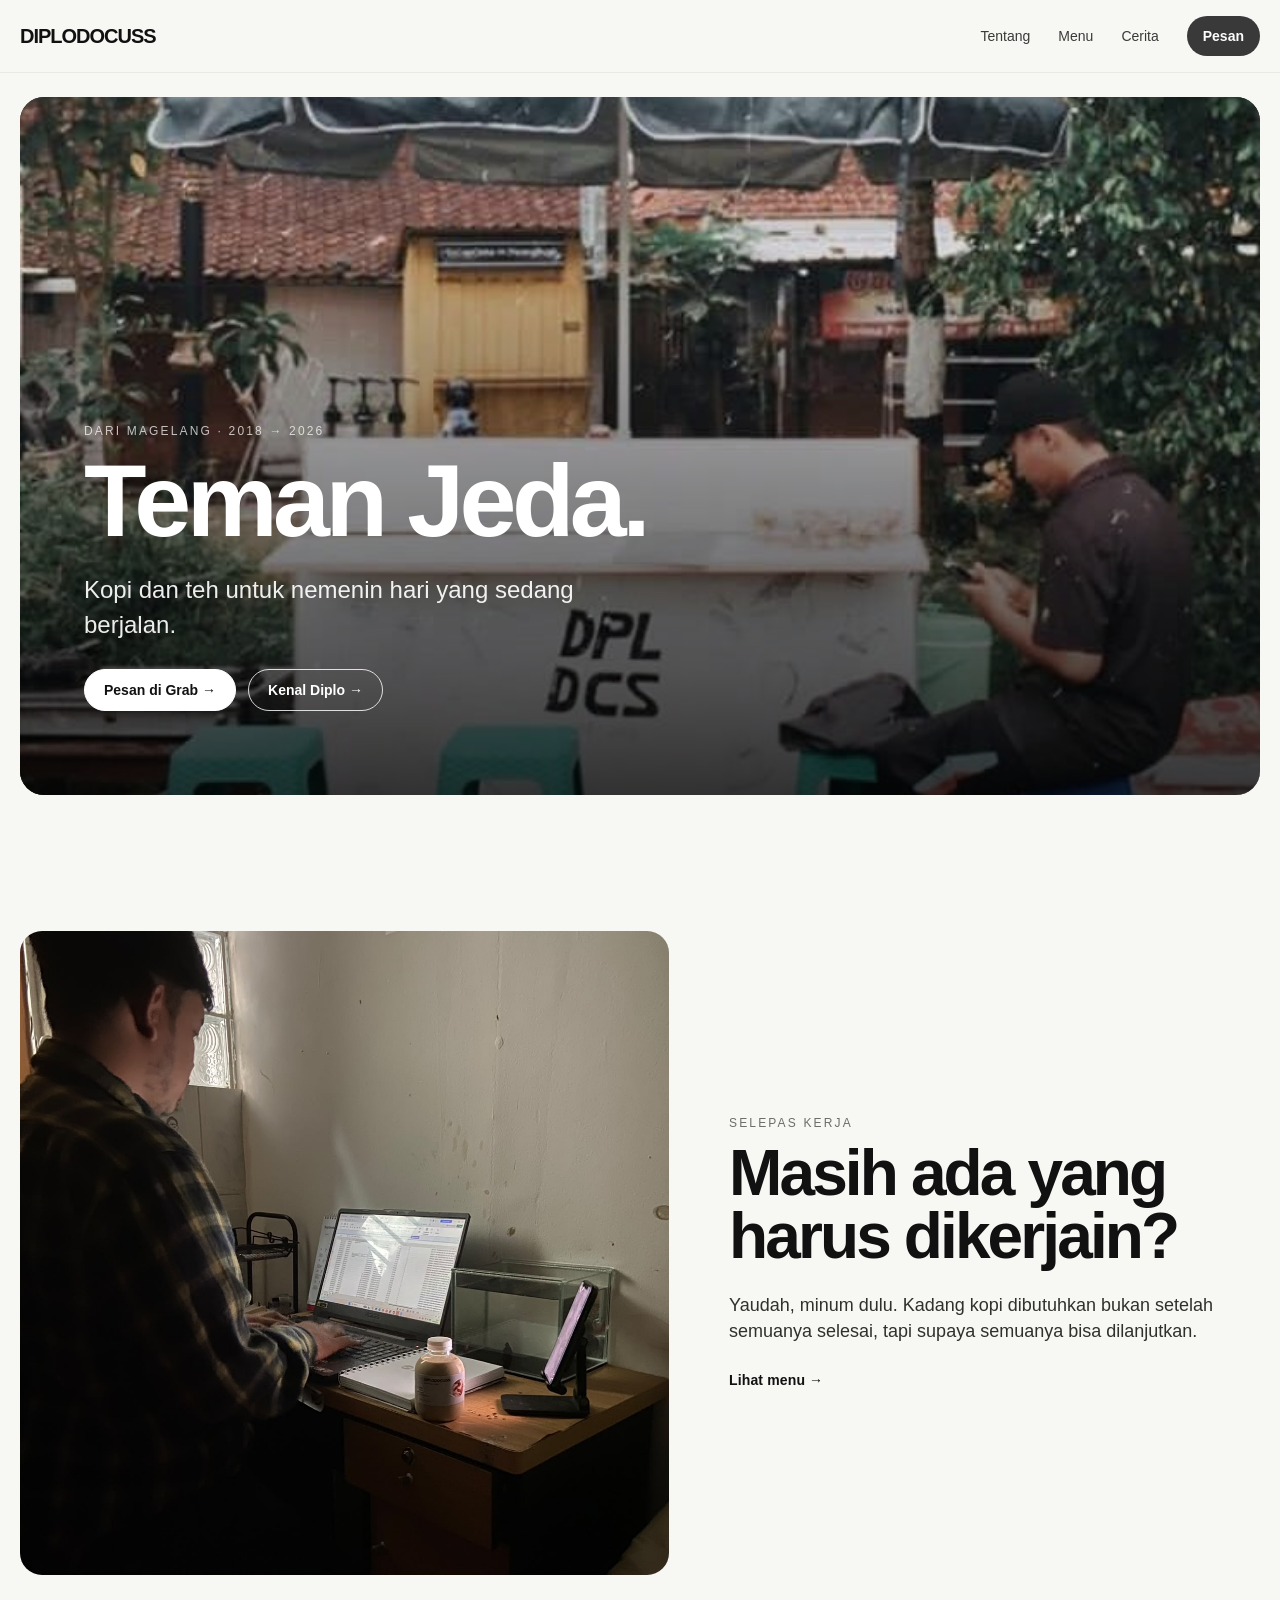
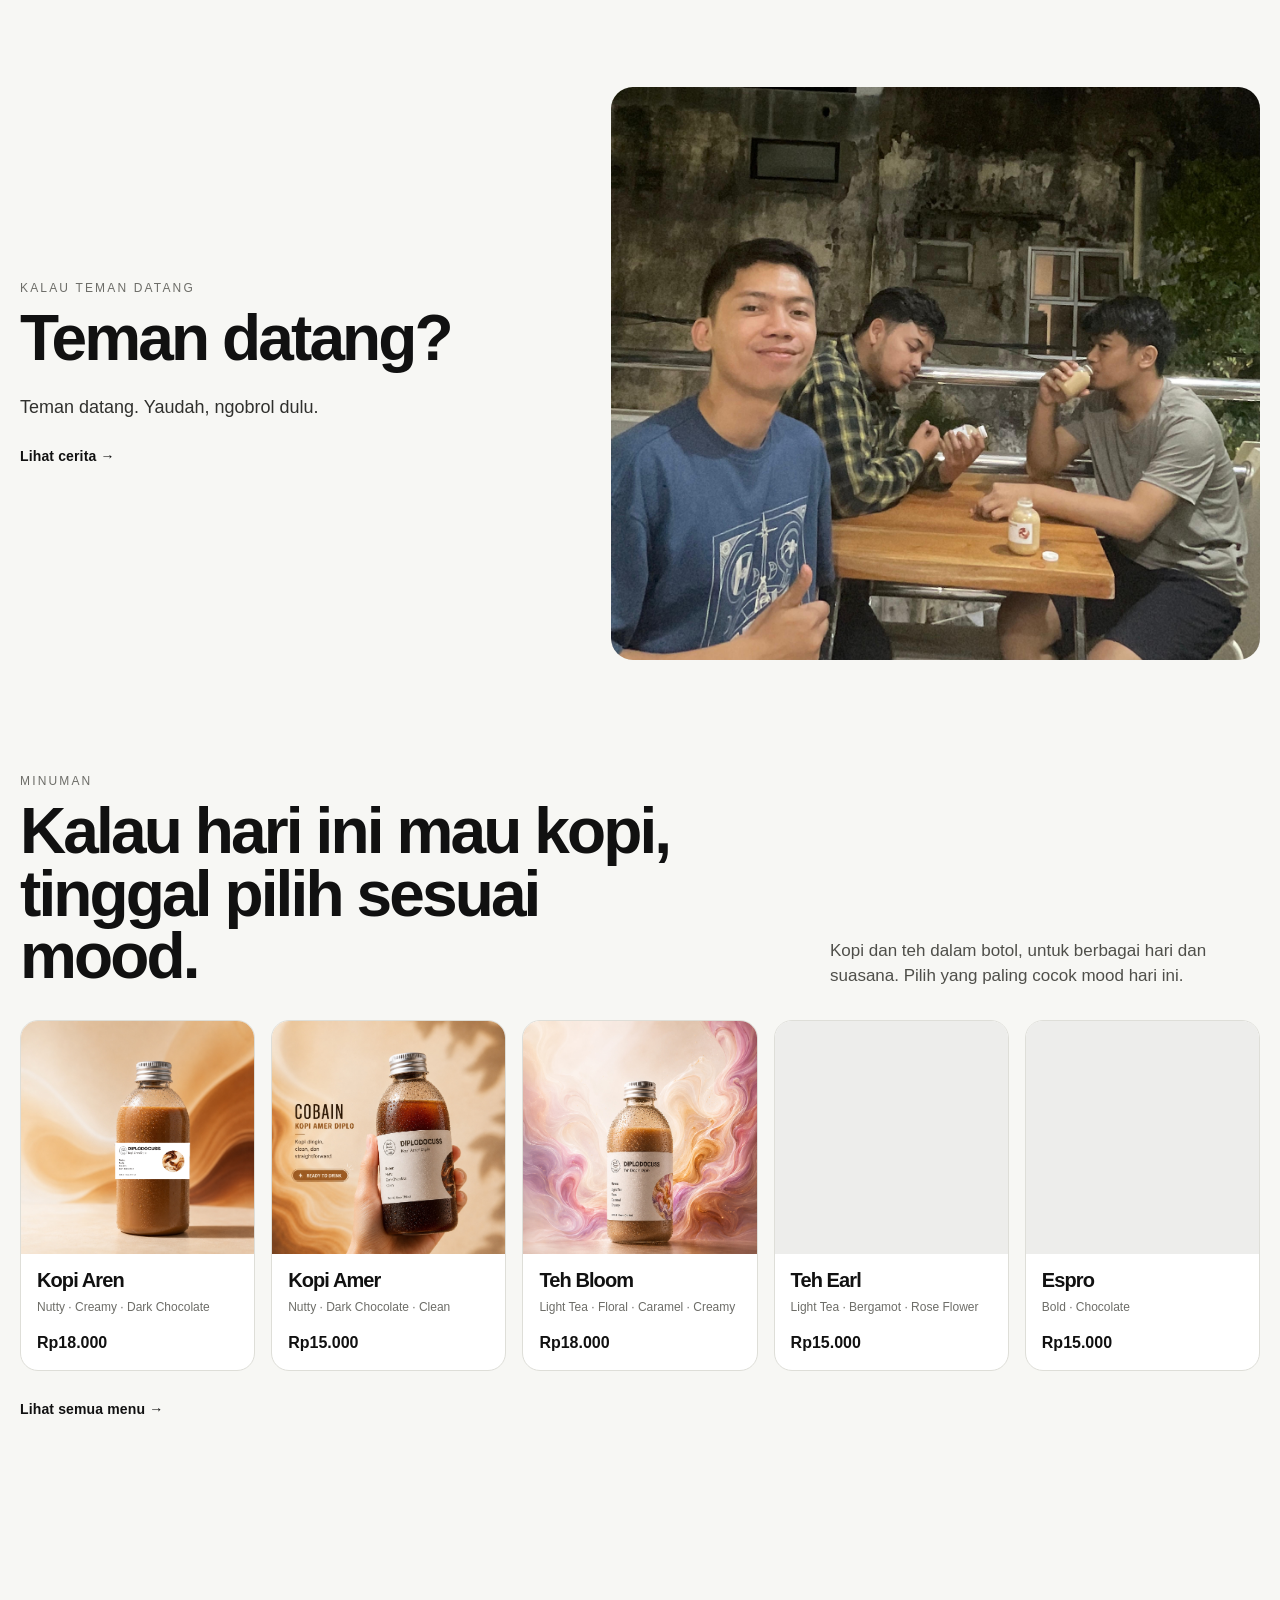
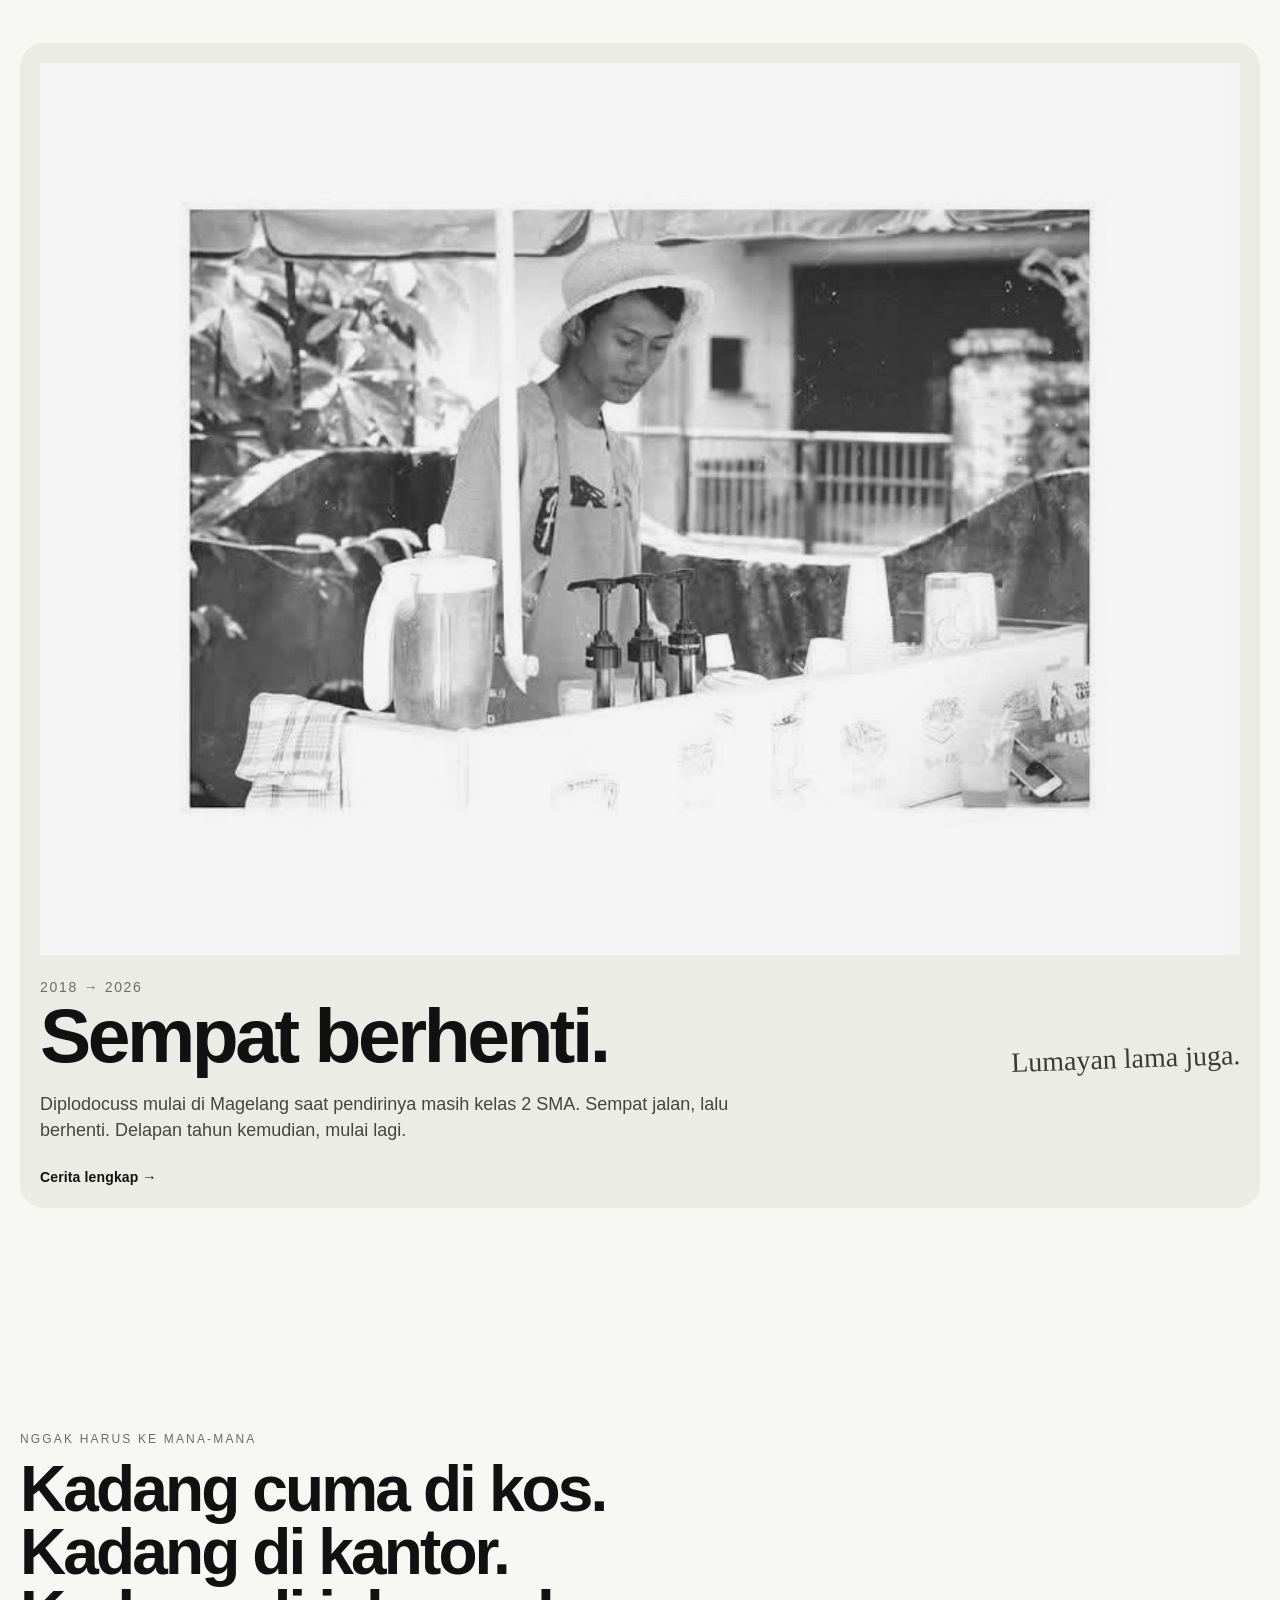
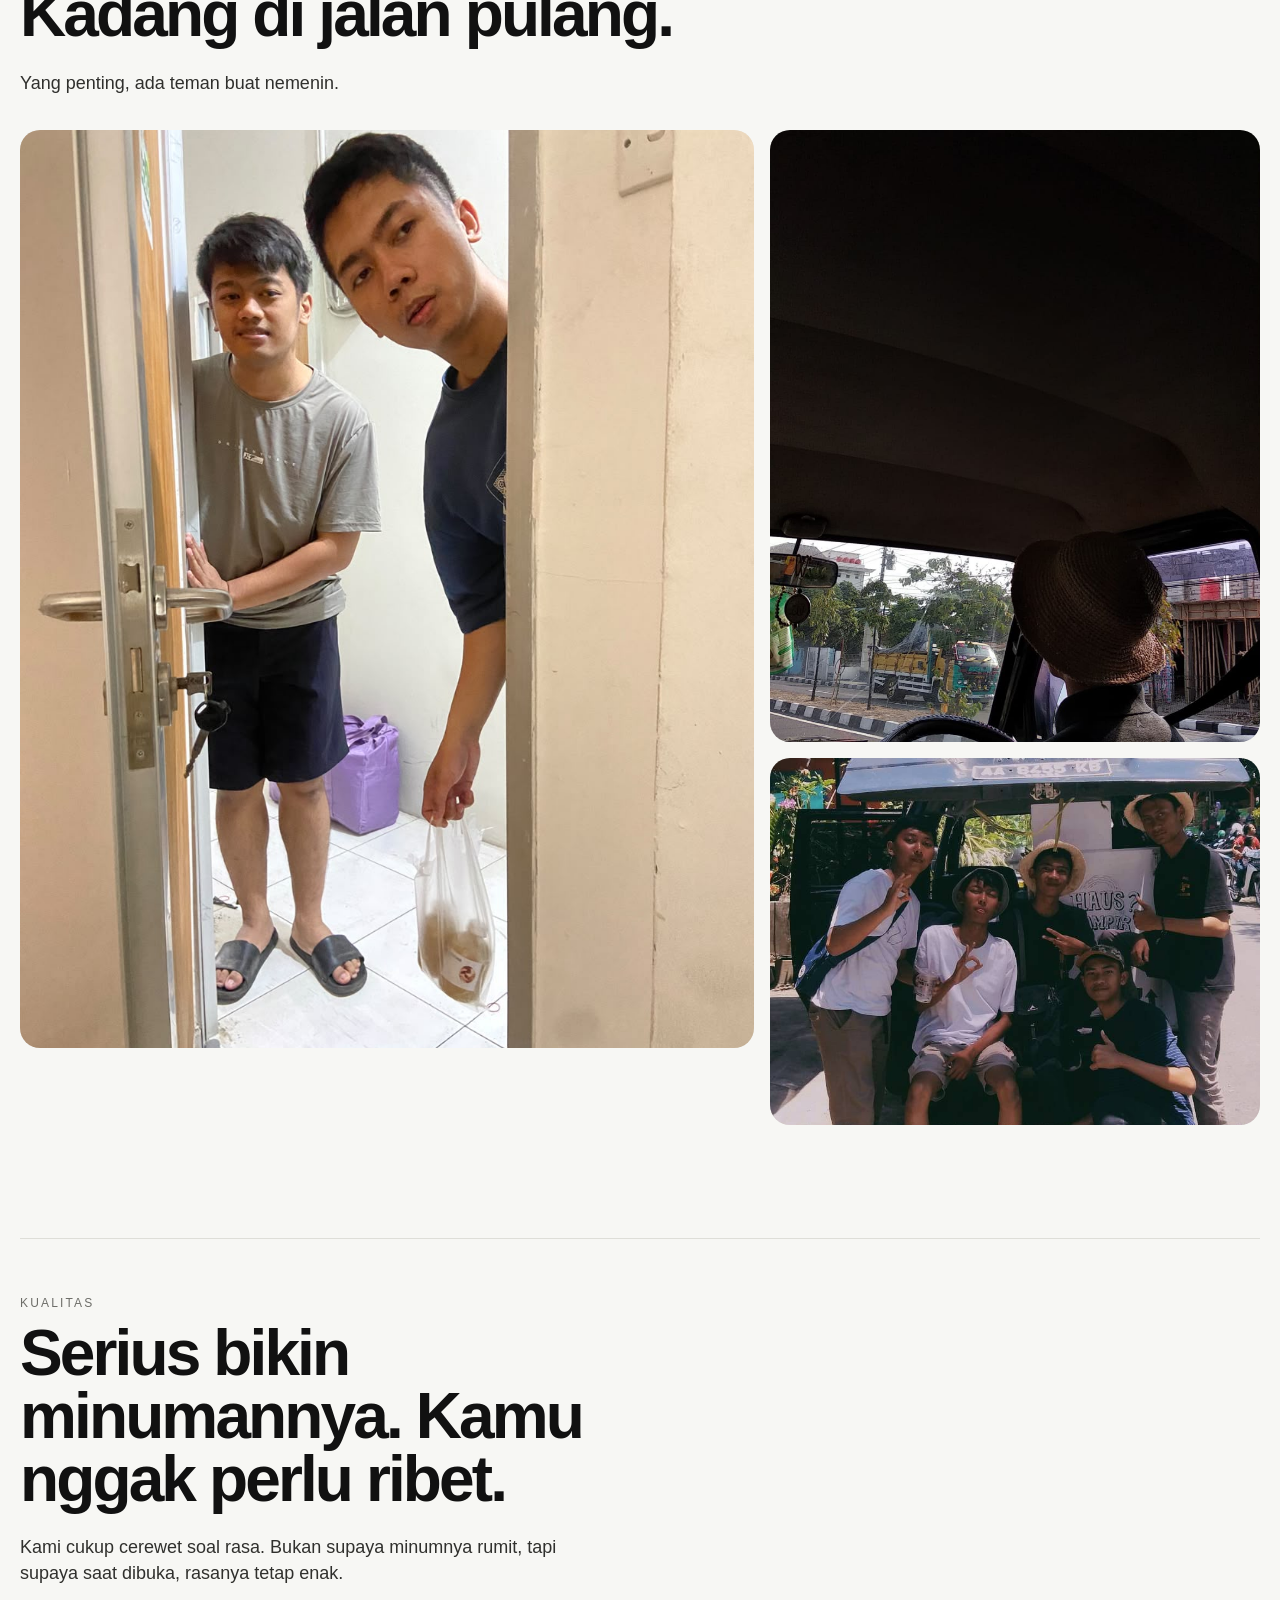
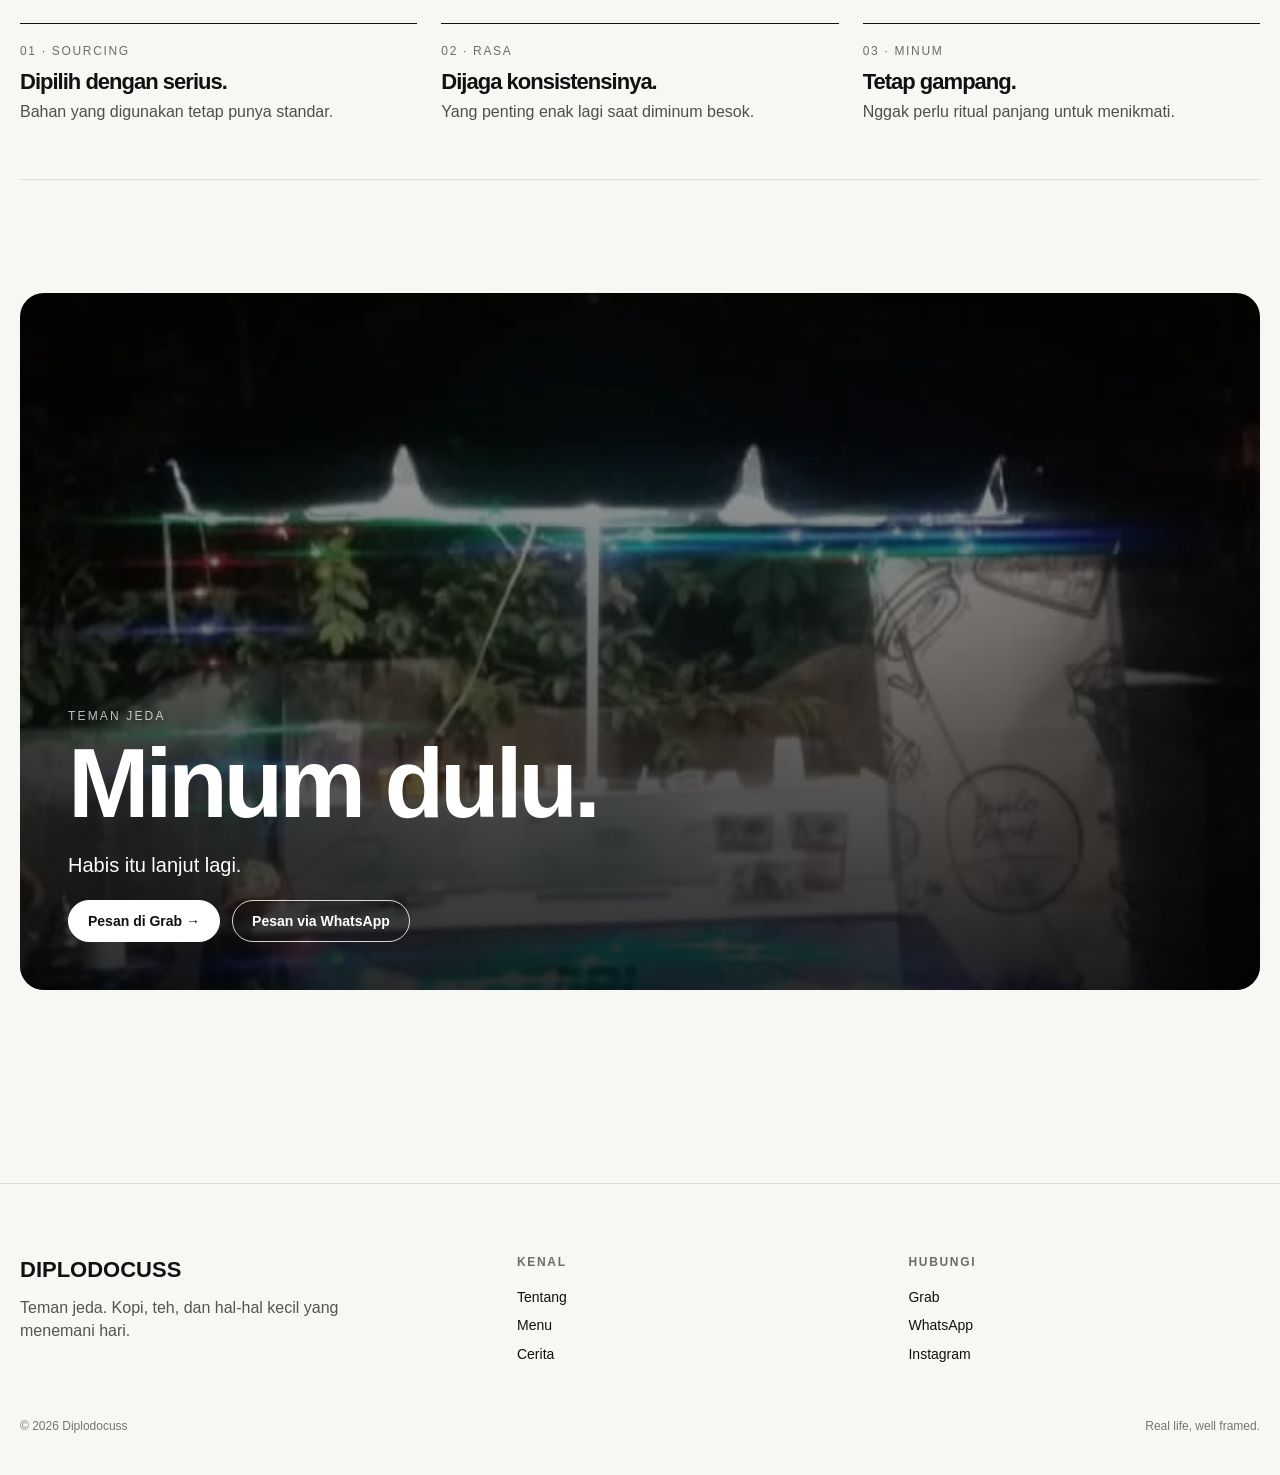
==== commit db0424de: "tambah favicon" ====
--- a/index.html
+++ b/index.html
@@ -6,6 +6,10 @@
   <meta name="description" content="Diplodocuss — Teman Jeda. Kopi dan teh untuk nemenin hari yang sedang berjalan.">
   <title>Diplodocuss — Teman Jeda</title>
   <link rel="stylesheet" href="css/style.css">
+  <link rel="icon" href="/favicon.ico" sizes="any">
+  <link rel="icon" type="image/png" sizes="32x32" href="/favicon-32.png">
+  <link rel="icon" type="image/png" sizes="16x16" href="/favicon-16.png">
+  <link rel="apple-touch-icon" href="/apple-touch-icon.png">
 </head>
 <body>
   <header class="site-header">
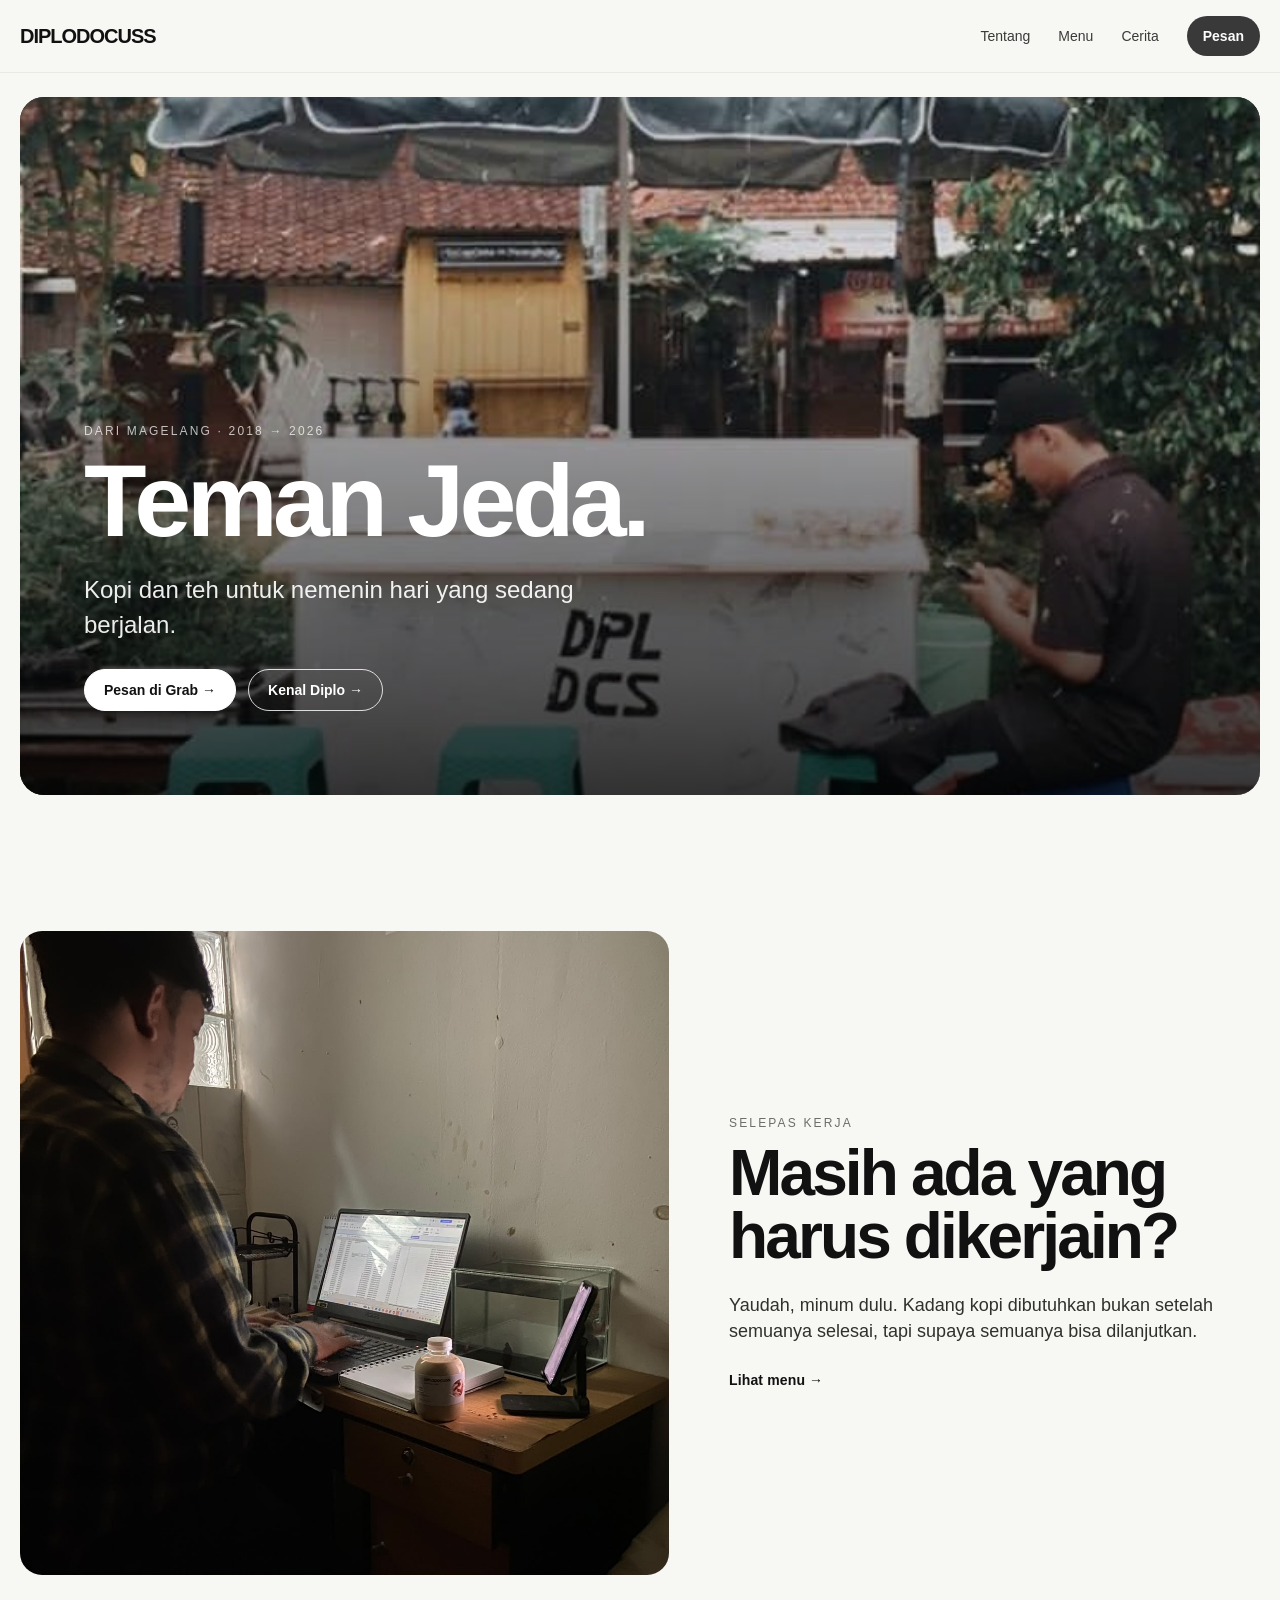
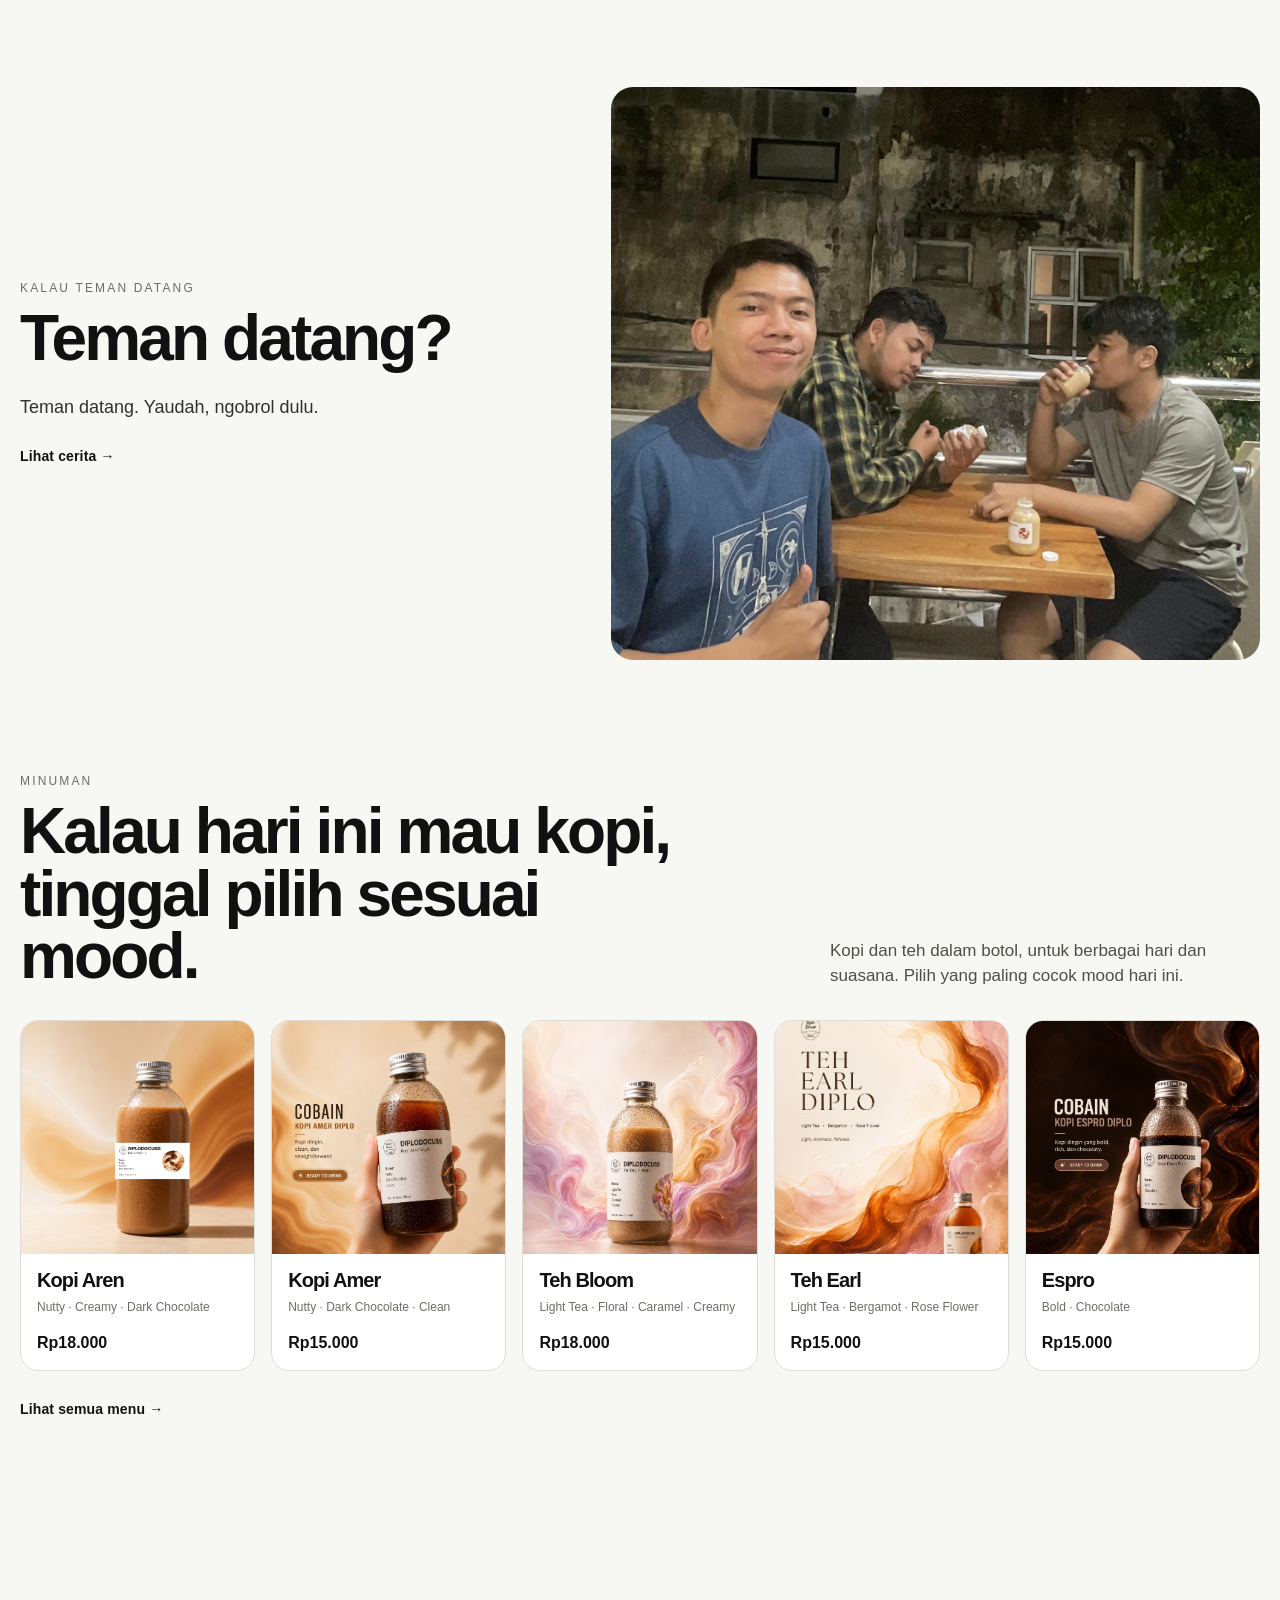
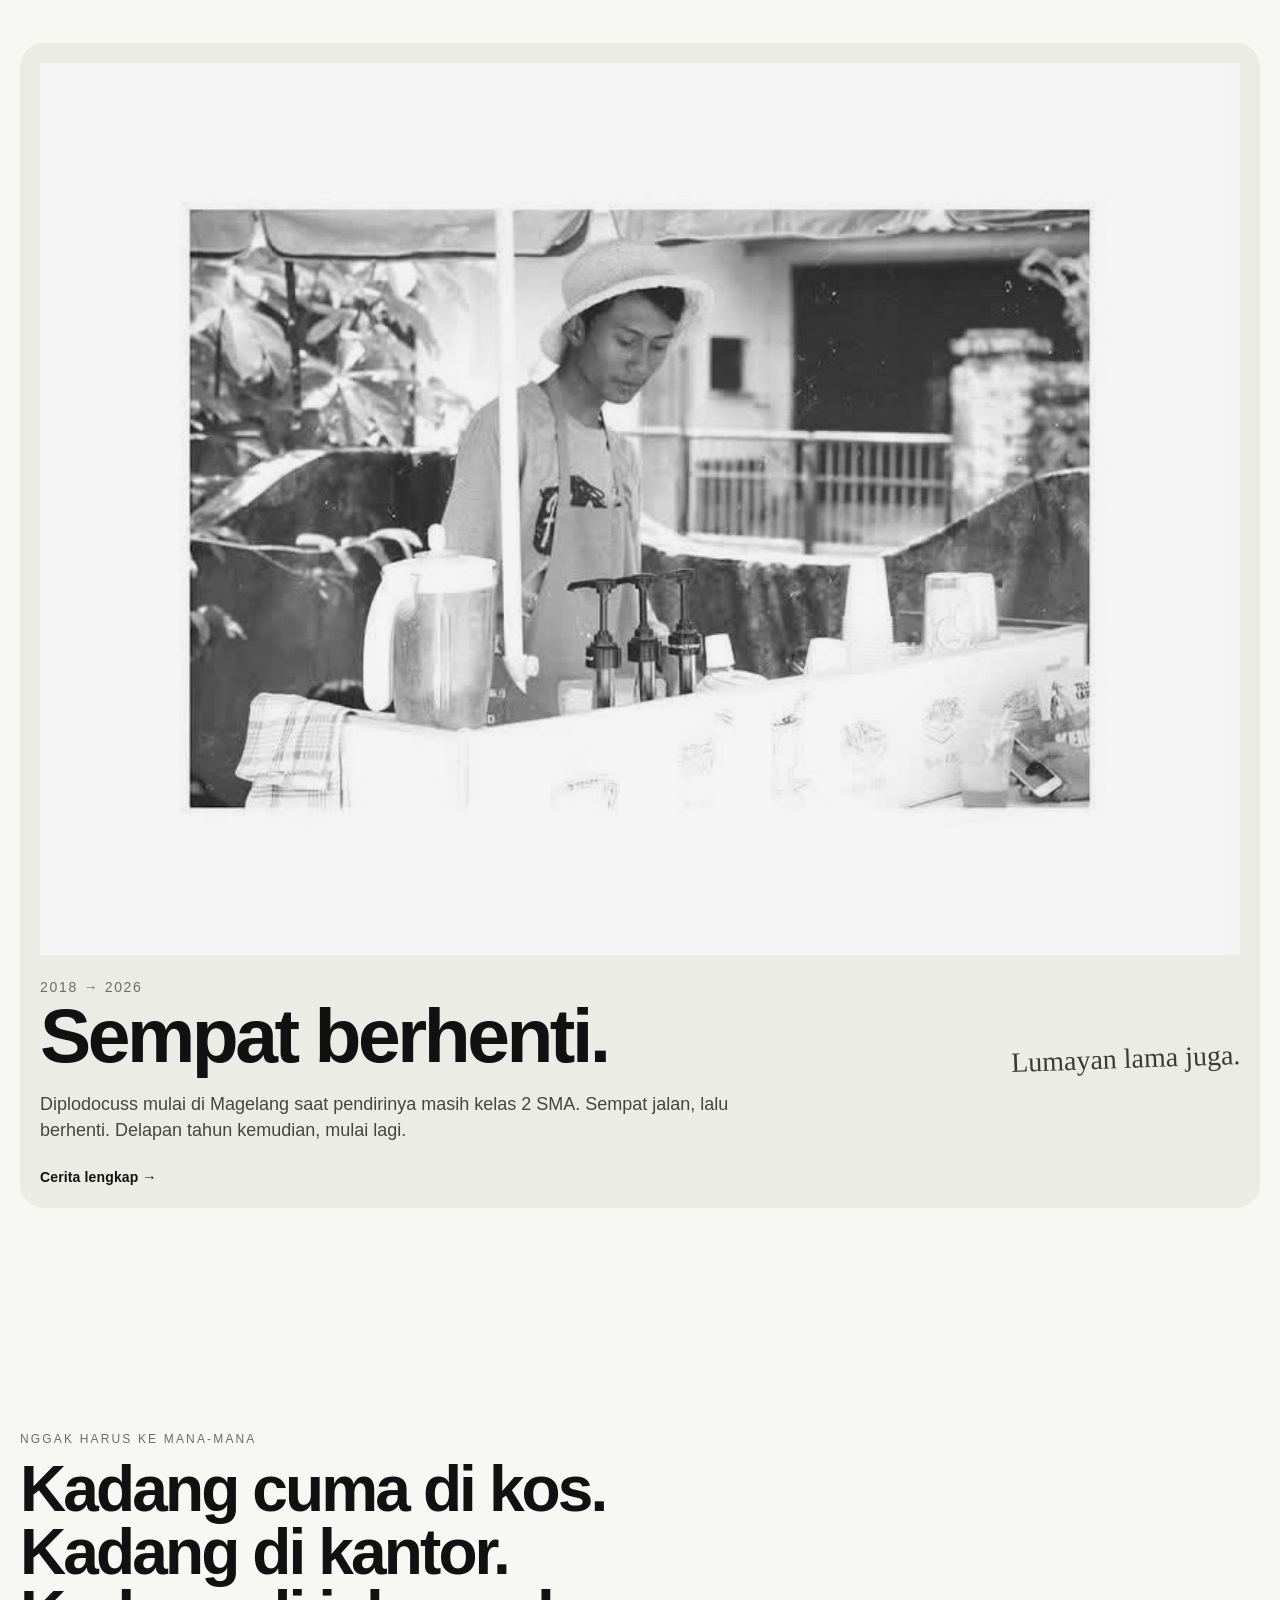
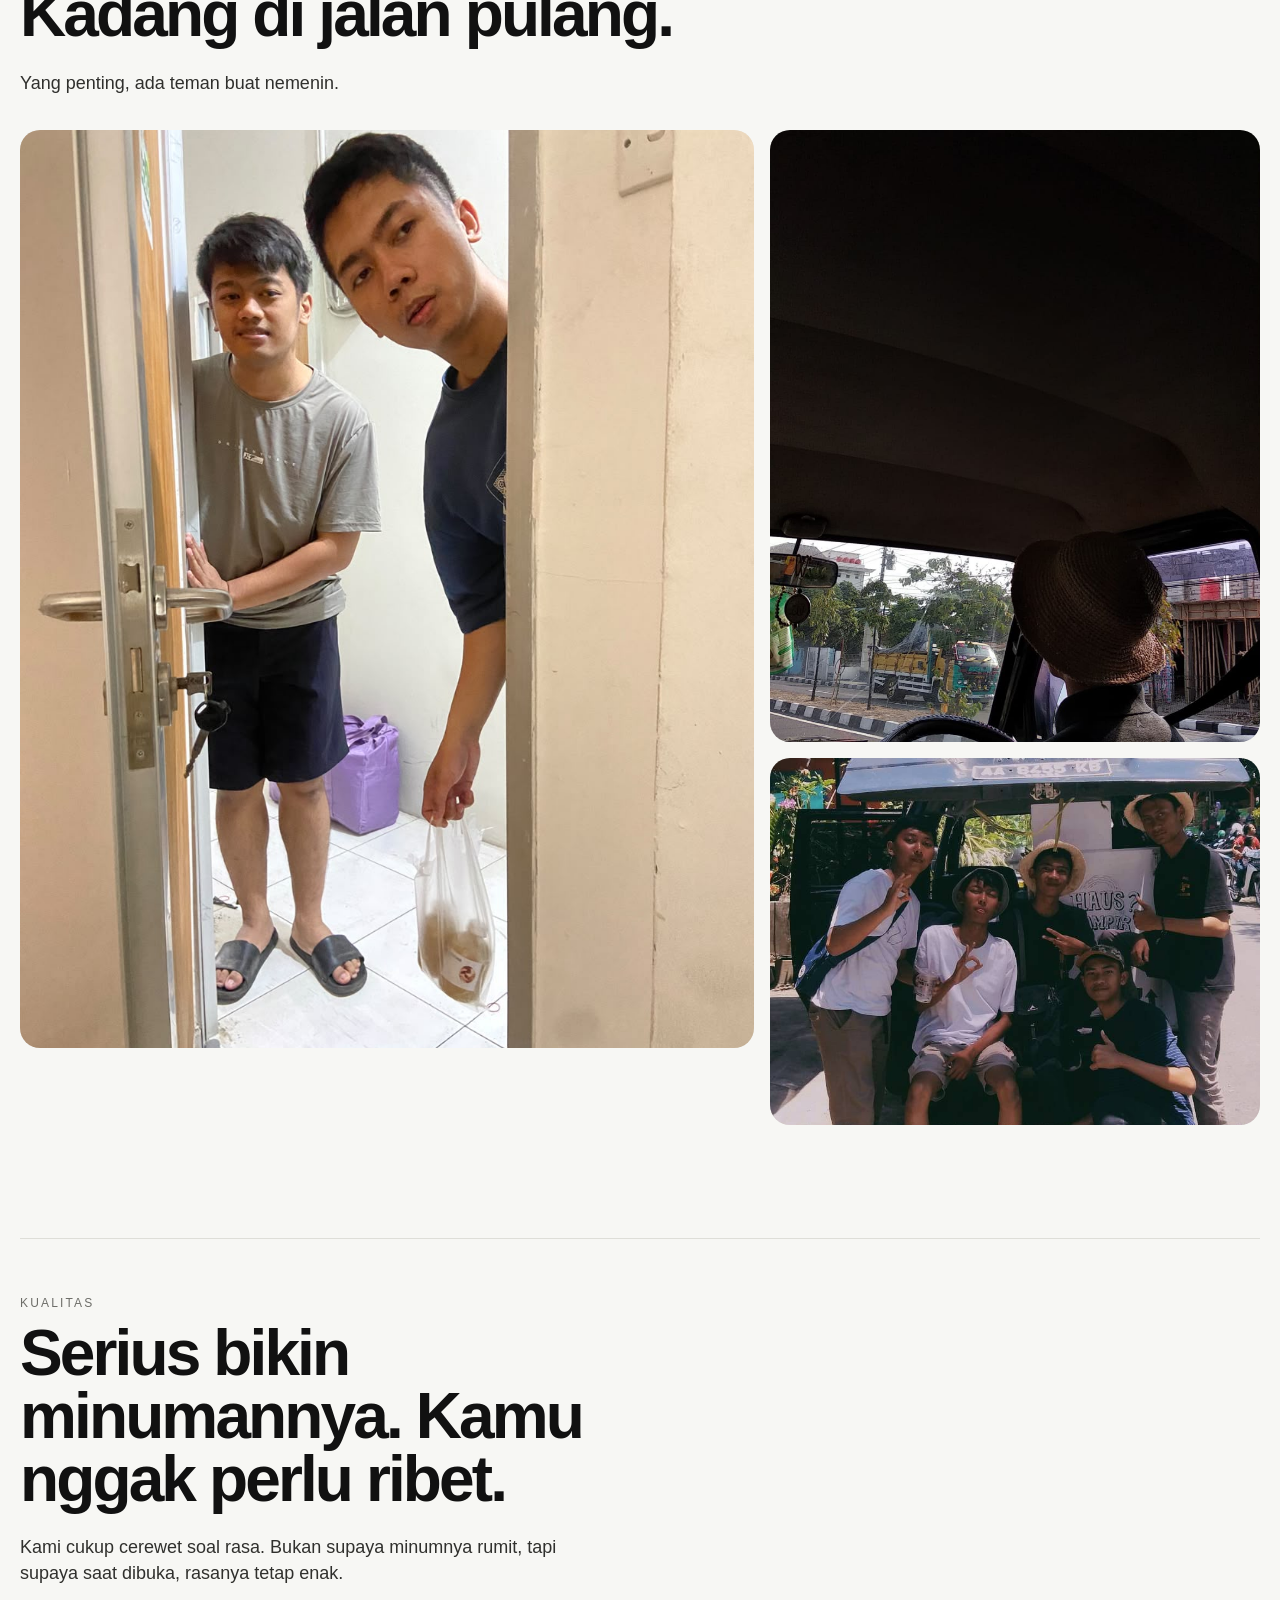
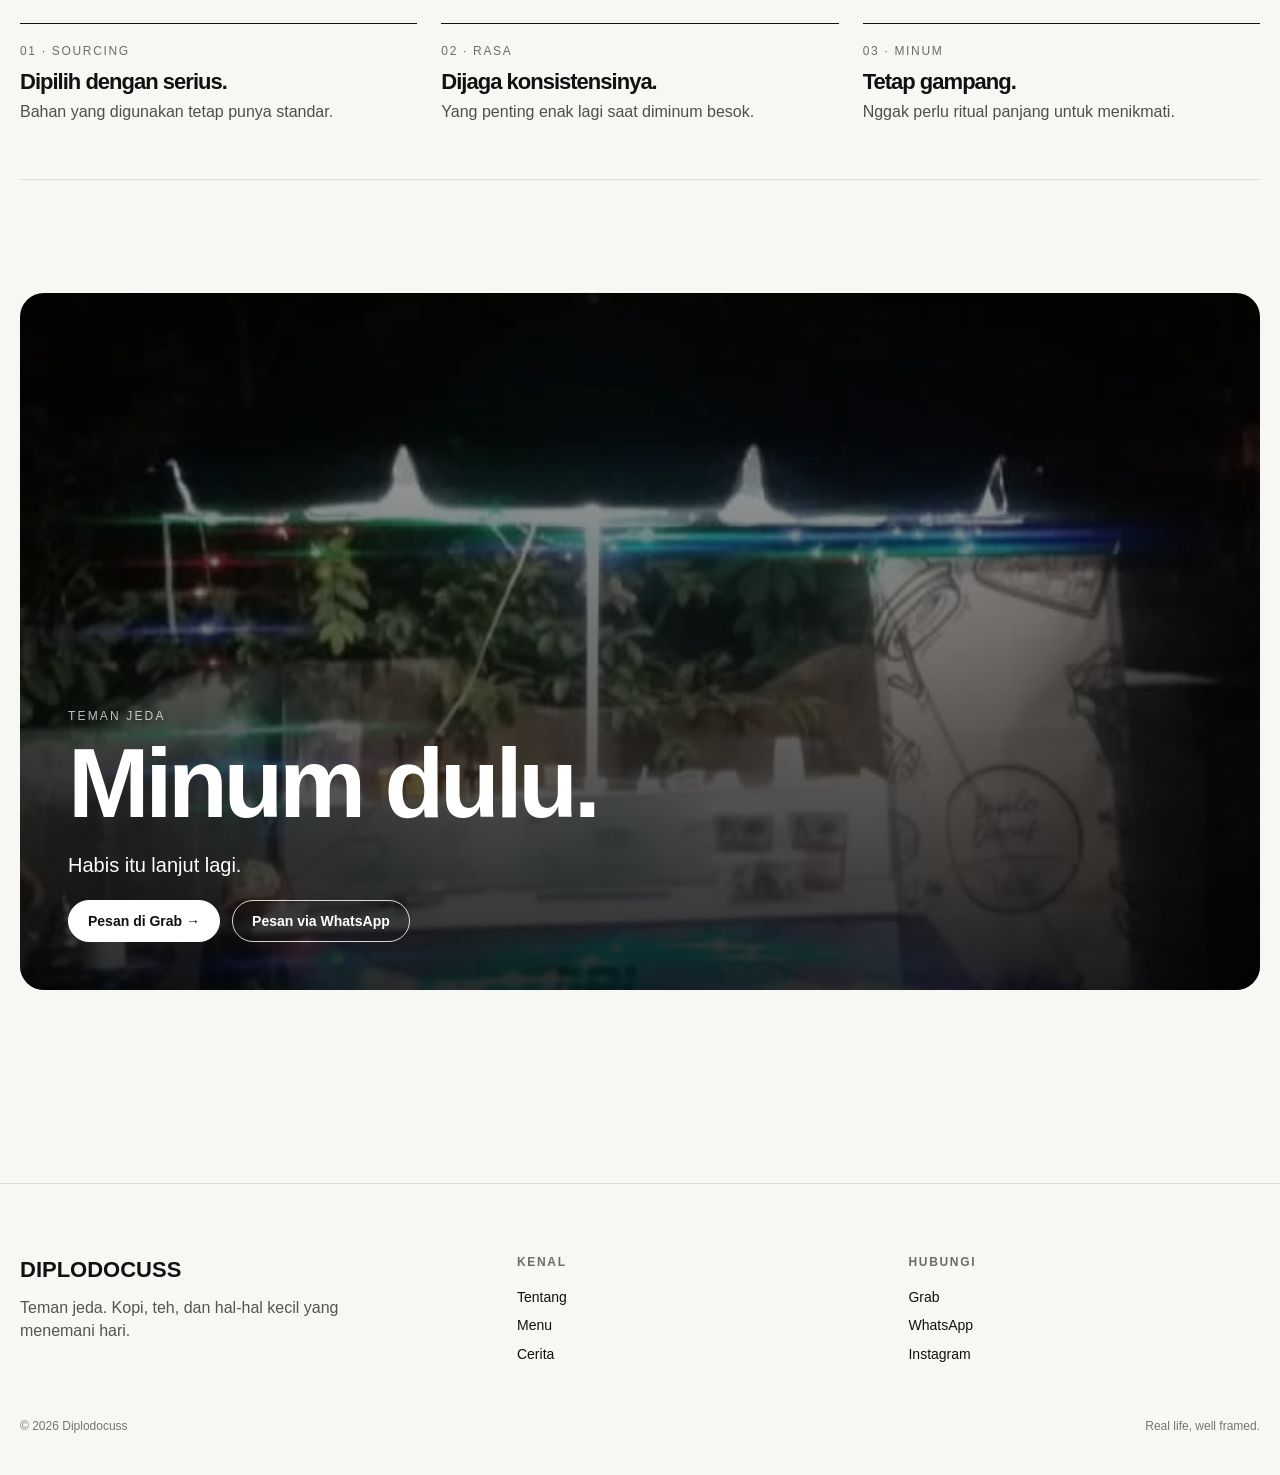
==== commit 43e75fb0: "SEO HTML Edit" ====
--- a/index.html
+++ b/index.html
@@ -3,15 +3,20 @@
 <head>
   <meta charset="utf-8">
   <meta name="viewport" content="width=device-width,initial-scale=1">
-  <meta name="description" content="Diplodocuss — Teman Jeda. Kopi dan teh untuk nemenin hari yang sedang berjalan.">
-  <title>Diplodocuss — Teman Jeda</title>
+
+  <meta name="description" content="Diplodocuss — kopi dan teh botolan di Jakarta untuk nemenin jeda. Lihat menu dan pesan online.">
+
+  <title>Diplodocuss — Kopi &amp; Teh Botolan di Jakarta</title>
+
+  <link rel="canonical" href="https://diplodocuss-id.vercel.app/">
+
   <link rel="stylesheet" href="css/style.css">
+
   <link rel="icon" href="/favicon.ico" sizes="any">
   <link rel="icon" type="image/png" sizes="32x32" href="/favicon-32.png">
   <link rel="icon" type="image/png" sizes="16x16" href="/favicon-16.png">
   <link rel="apple-touch-icon" href="/apple-touch-icon.png">
-</head>
-<body>
+</head><body>
   <header class="site-header">
     <div class="container nav">
       <a class="logo" href="index.html">DIPLODOCUSS</a>
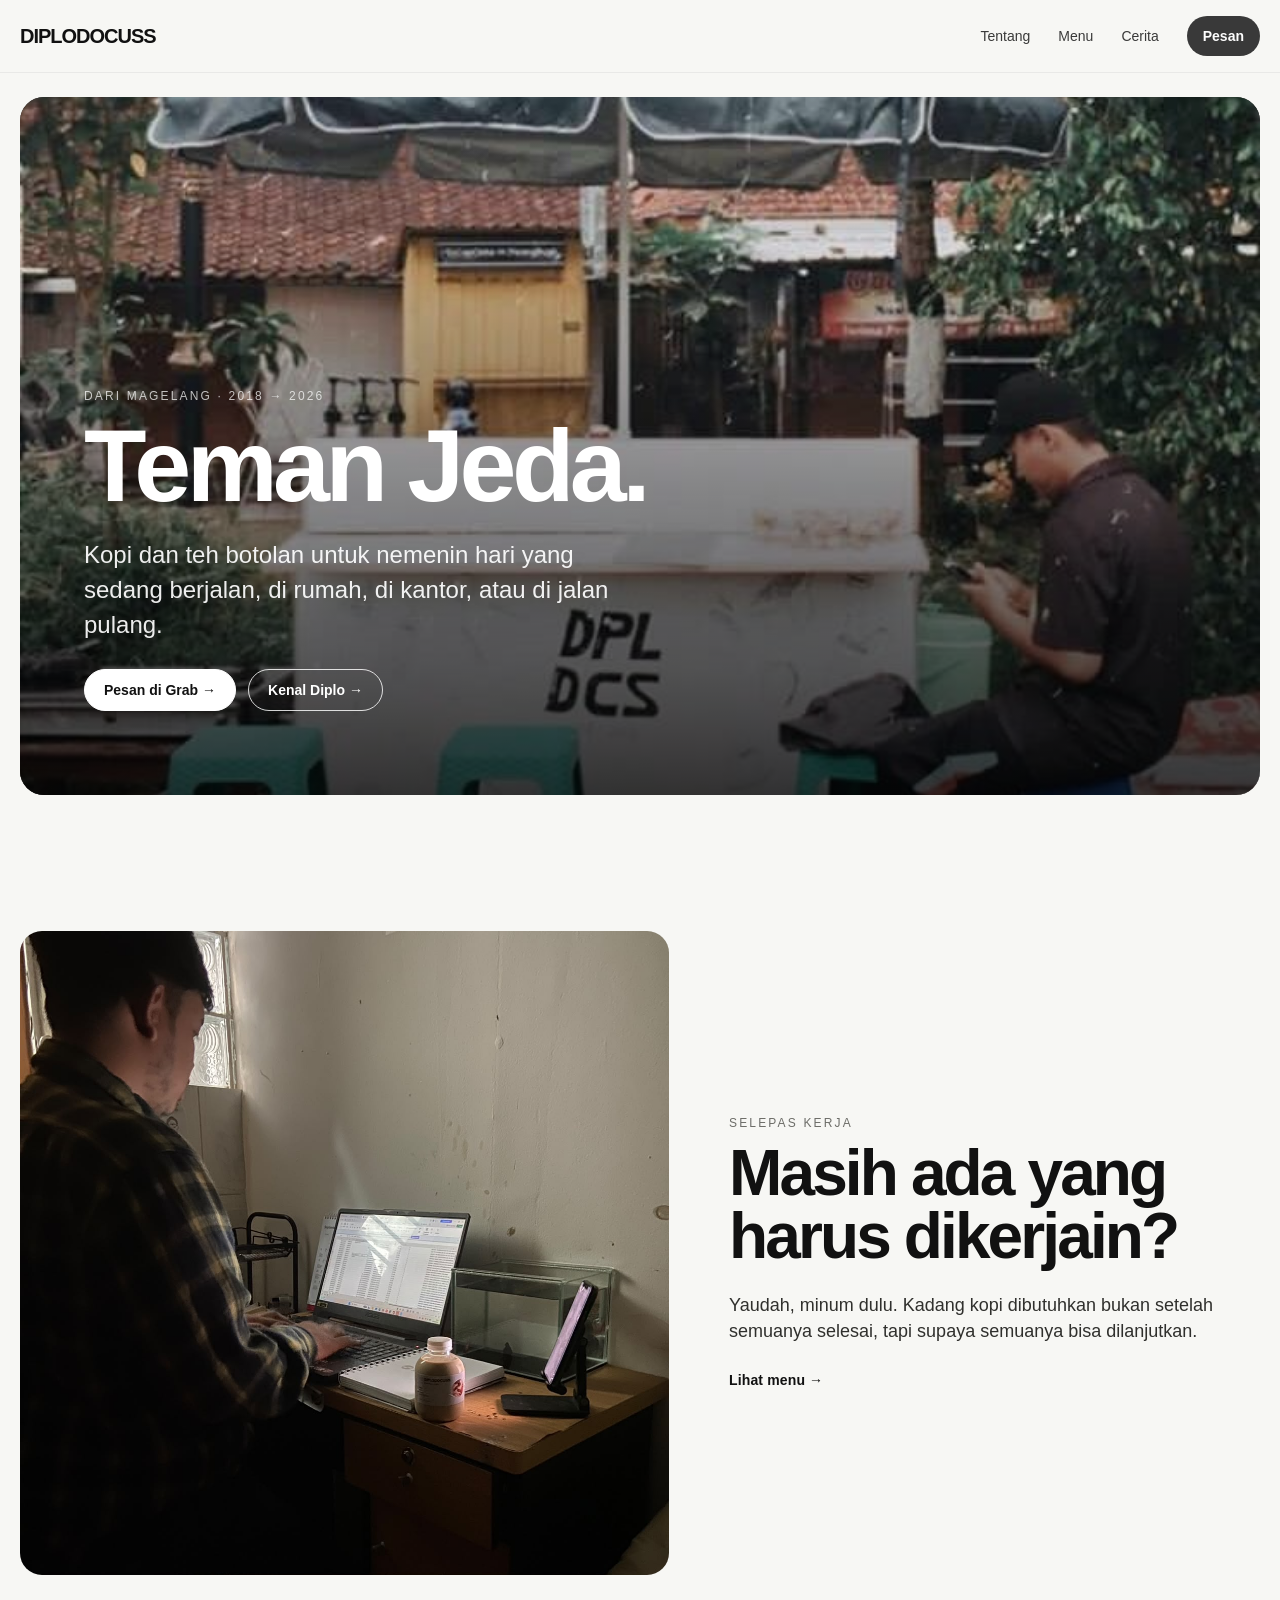
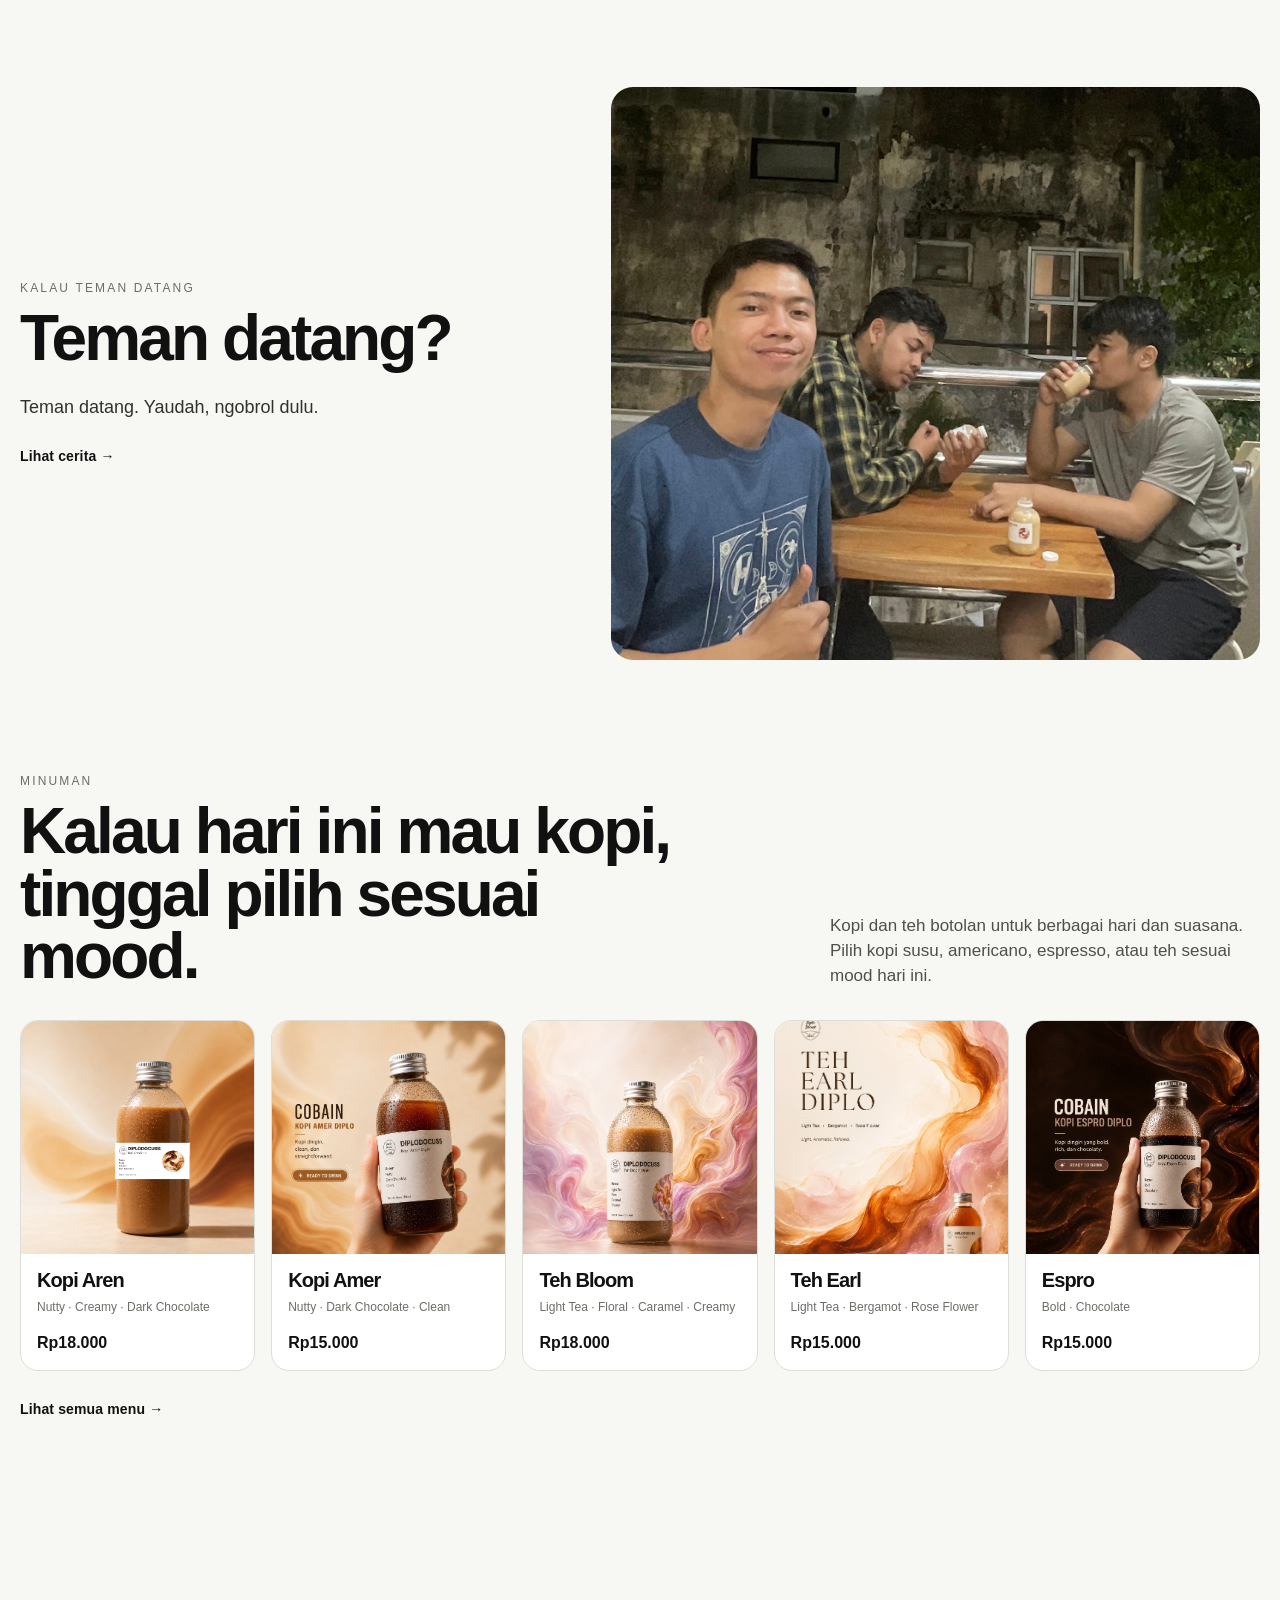
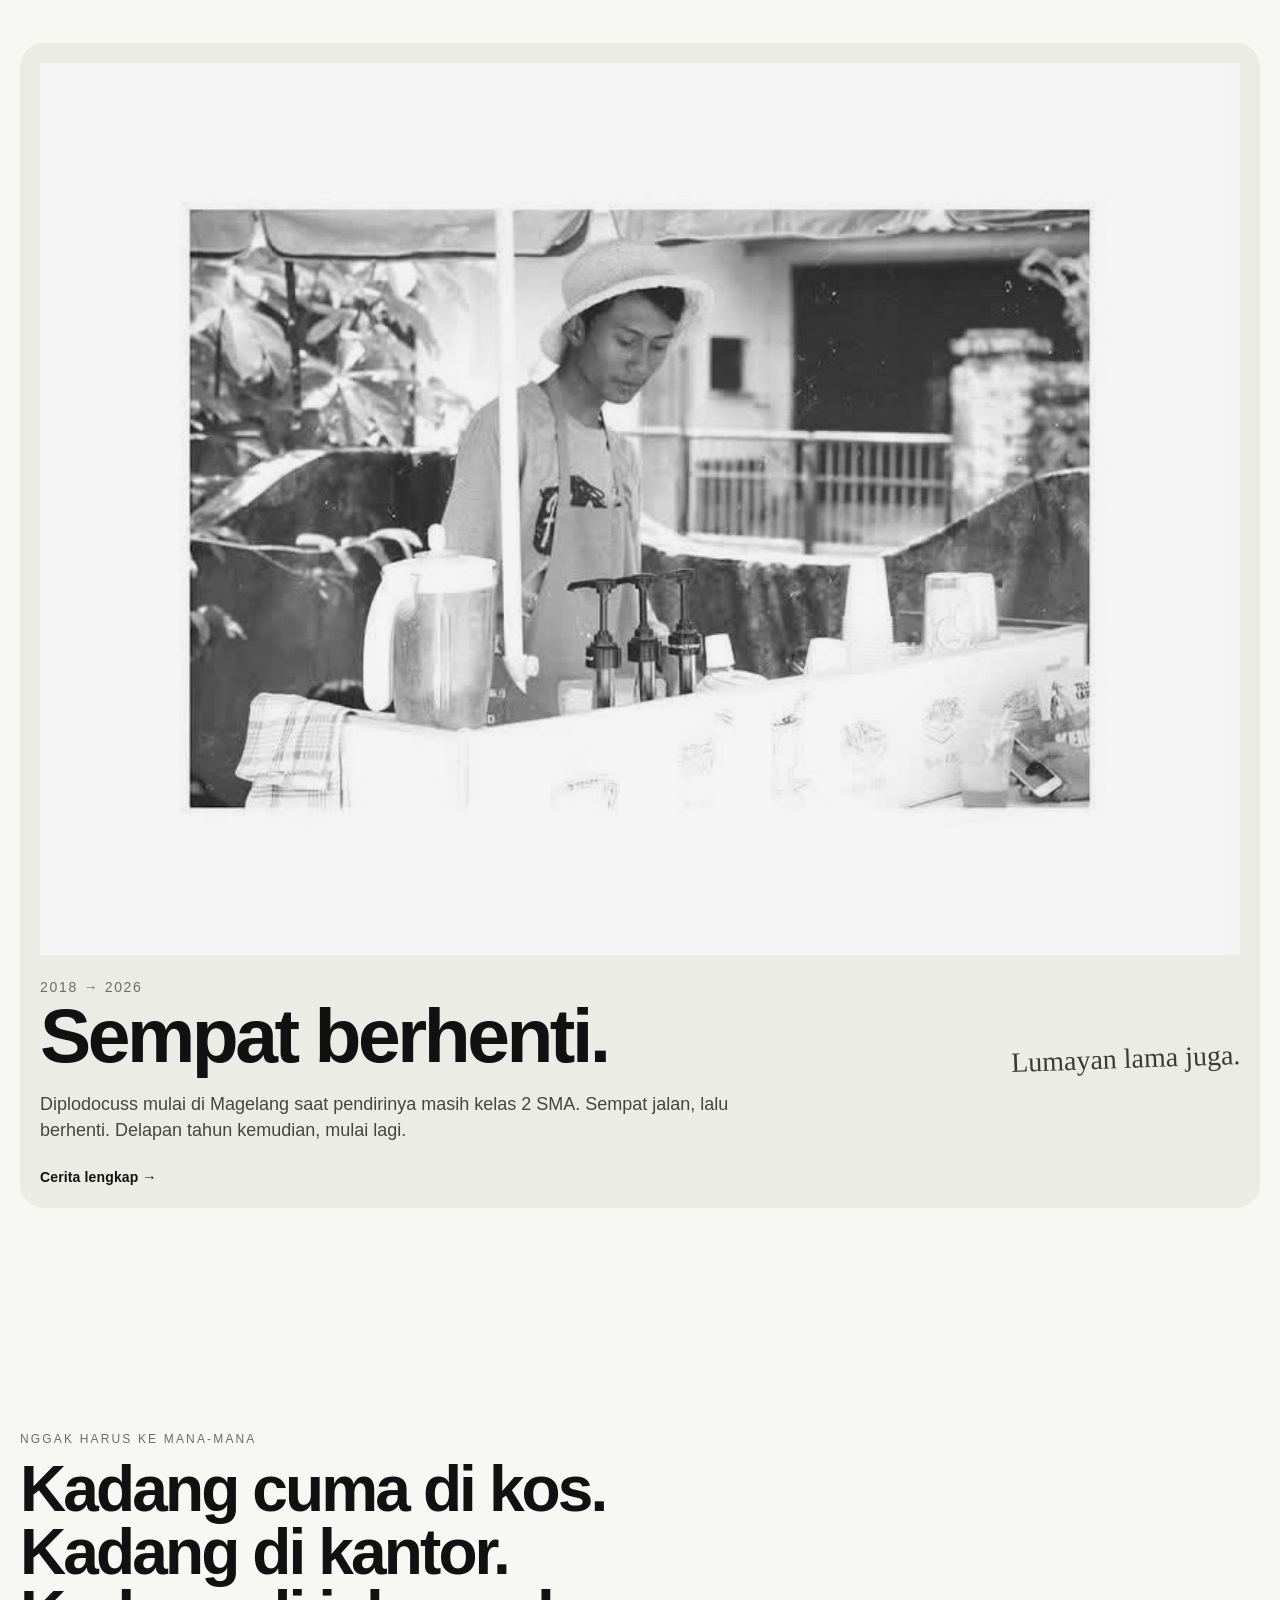
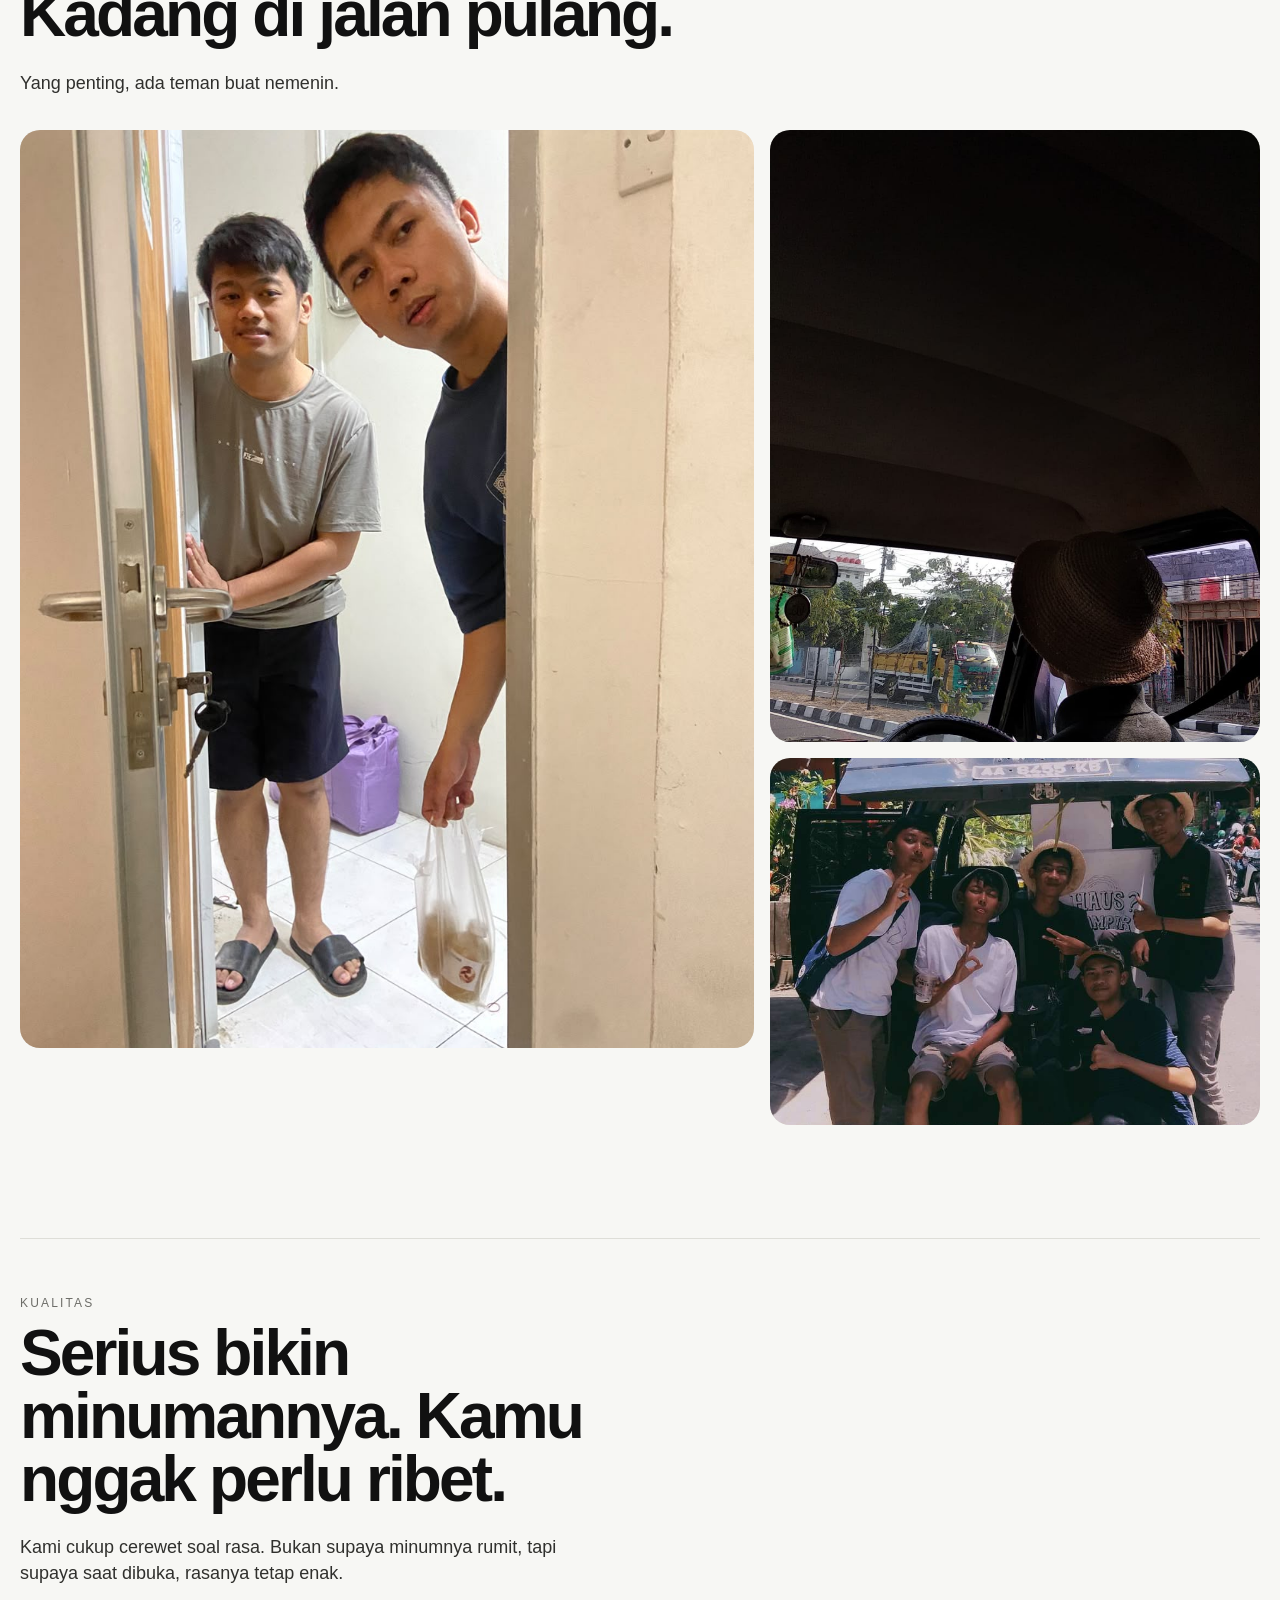
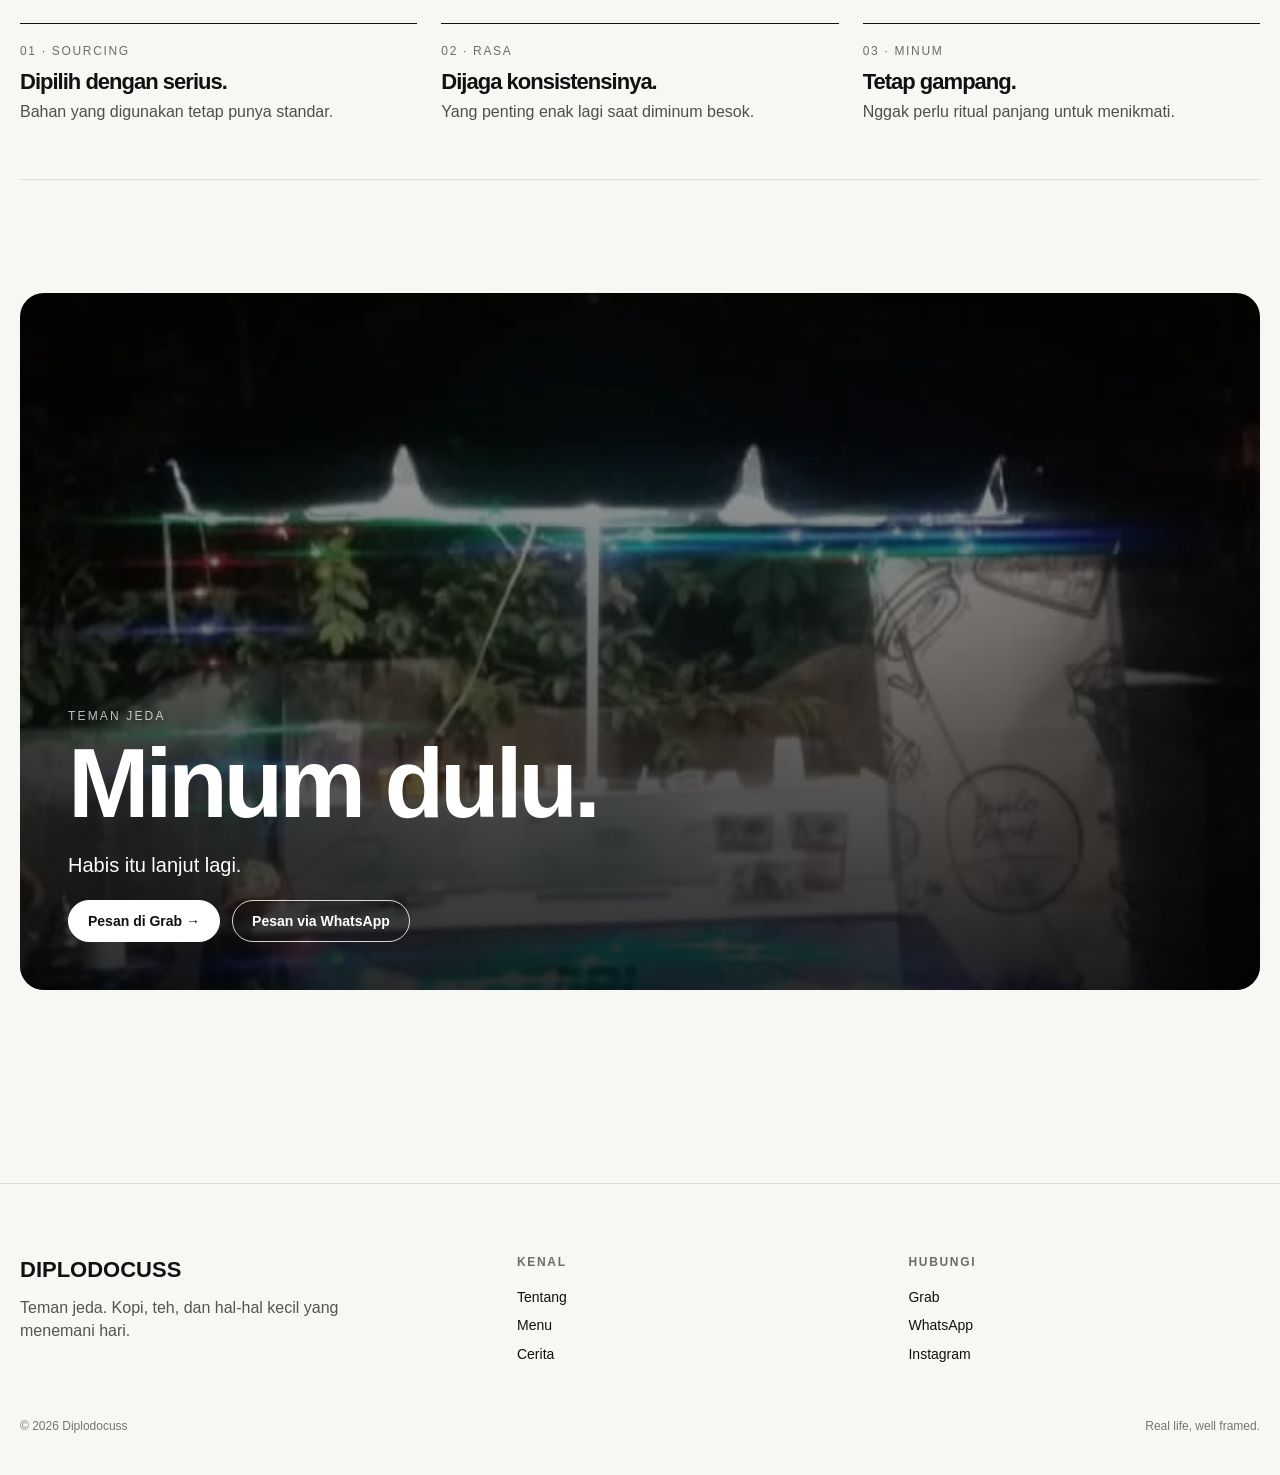
==== commit ab1f30b1: "SEO index.html" ====
--- a/index.html
+++ b/index.html
@@ -16,6 +16,19 @@
   <link rel="icon" type="image/png" sizes="32x32" href="/favicon-32.png">
   <link rel="icon" type="image/png" sizes="16x16" href="/favicon-16.png">
   <link rel="apple-touch-icon" href="/apple-touch-icon.png">
+
+  <script type="application/ld+json">
+  {
+    "@context": "https://schema.org",
+    "@type": "Organization",
+    "name": "Diplodocuss",
+    "url": "https://diplodocuss-id.vercel.app/",
+    "logo": "https://diplodocuss-id.vercel.app/favicon-512.png",
+    "sameAs": [
+      "https://www.instagram.com/diplodocuss.id/"
+    ]
+  }
+  </script>
 </head><body>
   <header class="site-header">
     <div class="container nav">
@@ -39,7 +52,7 @@
         <div class="hero-copy">
           <div class="kicker">Dari Magelang · 2018 → 2026</div>
           <h1>Teman Jeda.</h1>
-          <p>Kopi dan teh untuk nemenin hari yang sedang berjalan.</p>
+          <p>Kopi dan teh botolan untuk nemenin hari yang sedang berjalan, di rumah, di kantor, atau di jalan pulang.</p>
           <div class="actions">
             <a class="btn btn-light" href="https://r.grab.com/o/NV3MZvei" target="_blank" rel="noopener noreferrer">Pesan di Grab →</a>
             <a class="btn btn-outline-light" href="tentang.html">Kenal Diplo →</a>
@@ -82,7 +95,7 @@
           <div class="kicker">Minuman</div>
           <h2>Kalau hari ini mau kopi, tinggal pilih sesuai mood.</h2>
         </div>
-        <p>Kopi dan teh dalam botol, untuk berbagai hari dan suasana. Pilih yang paling cocok mood hari ini.</p>
+        <p>Kopi dan teh botolan untuk berbagai hari dan suasana. Pilih kopi susu, americano, espresso, atau teh sesuai mood hari ini.</p>
       </div>
 
       <div class="product-scroll" style="margin-top:32px">
